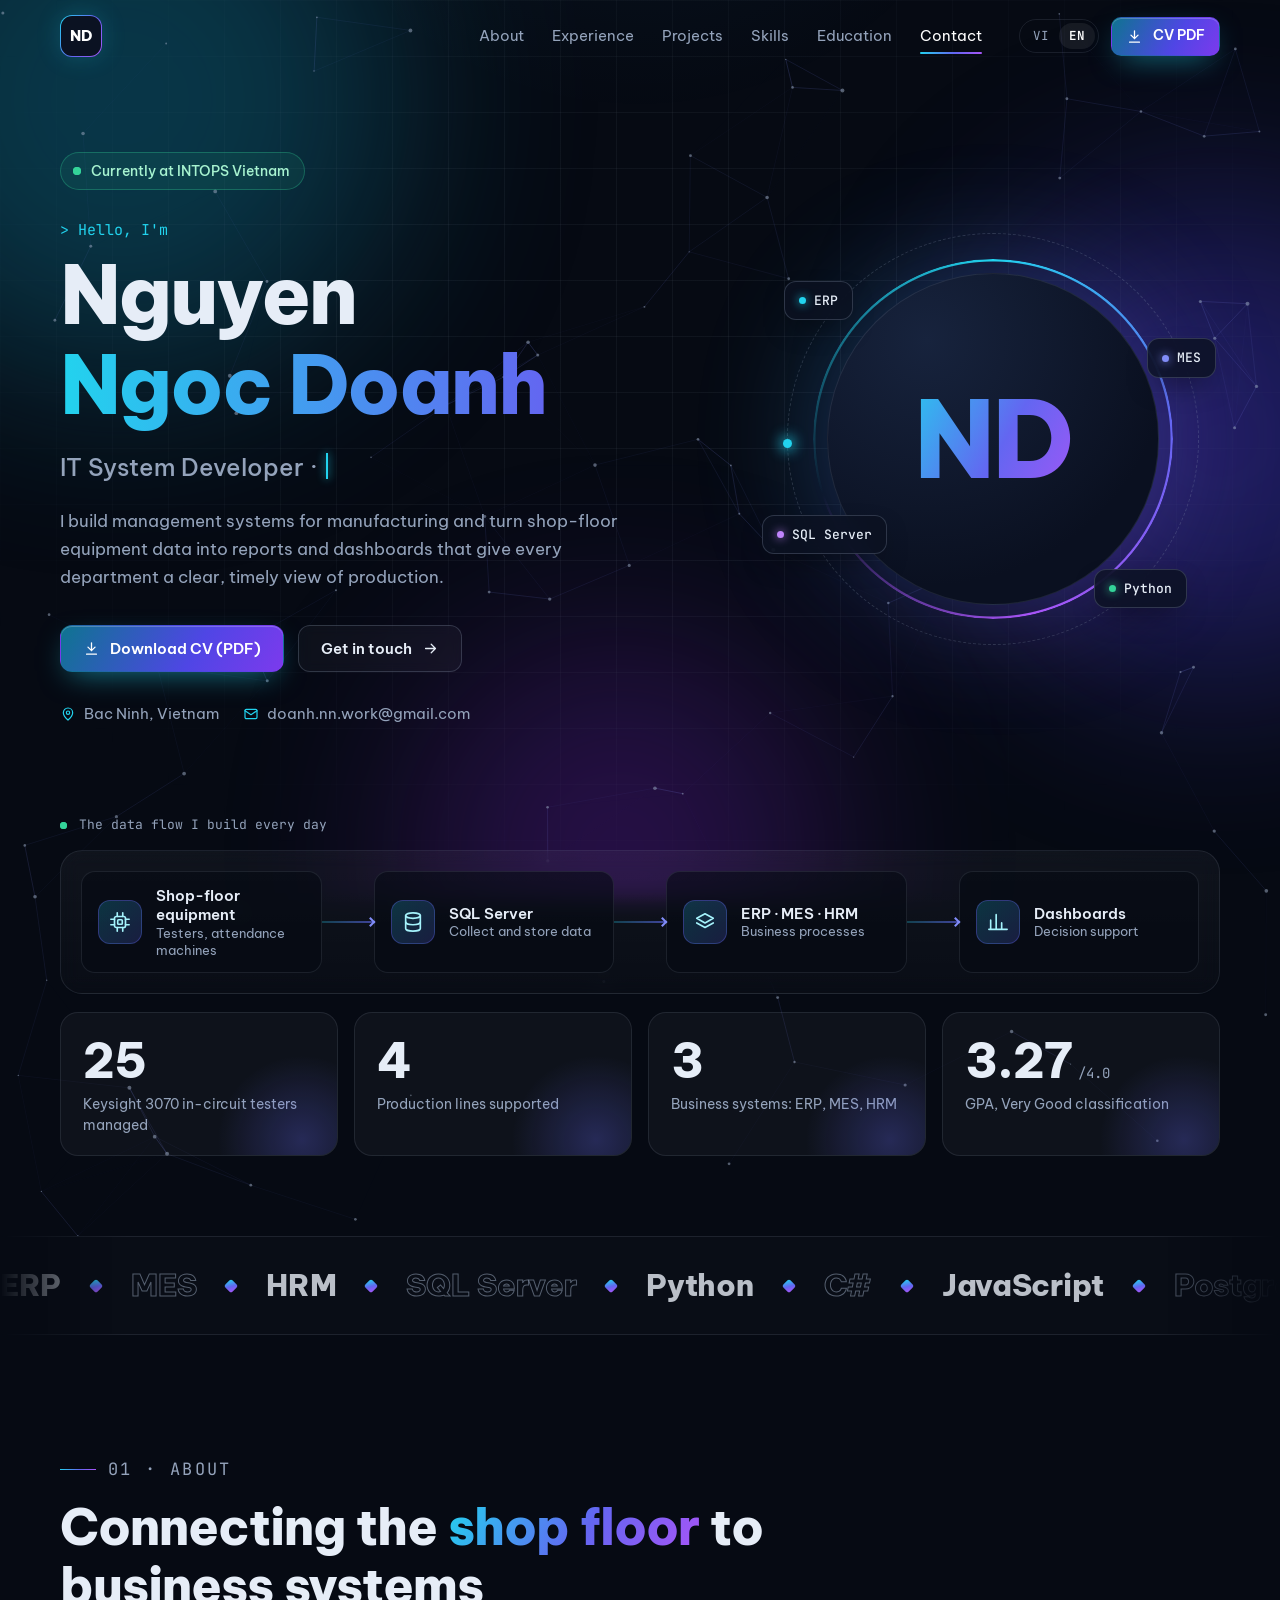
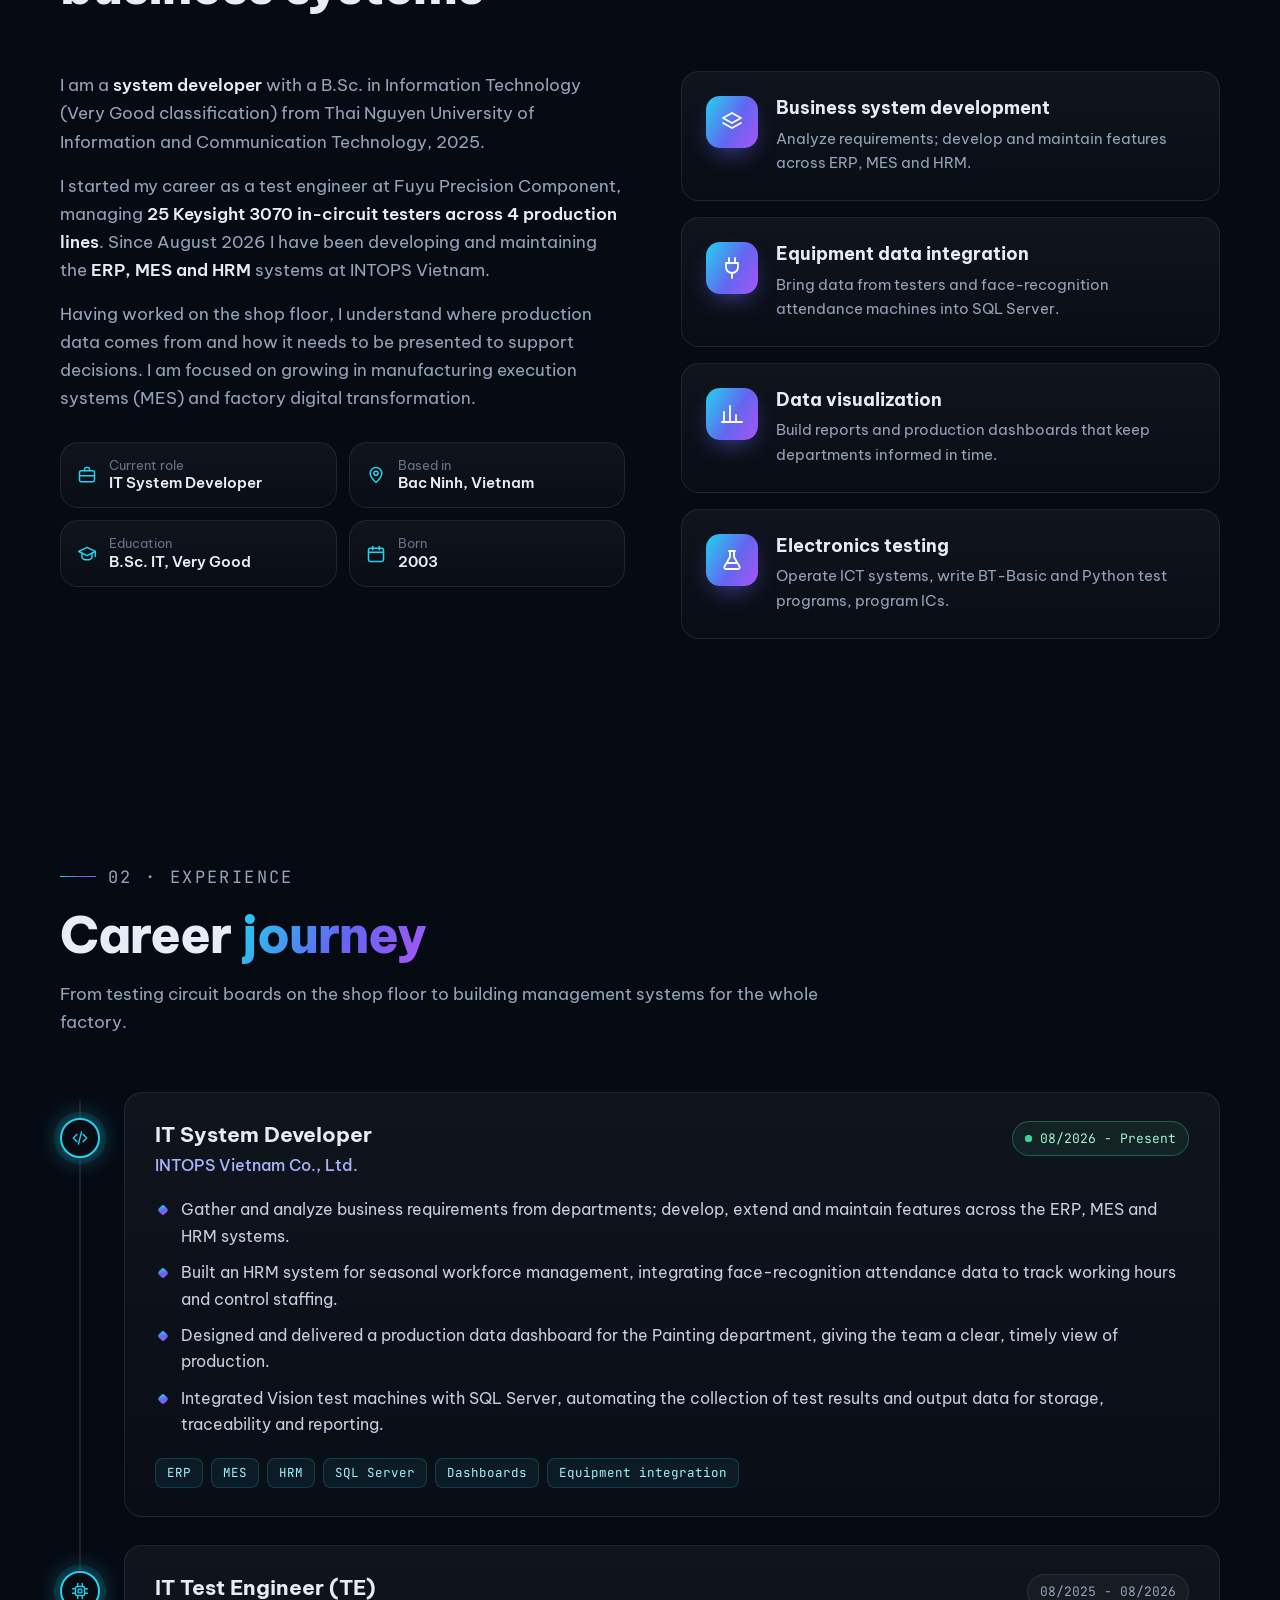
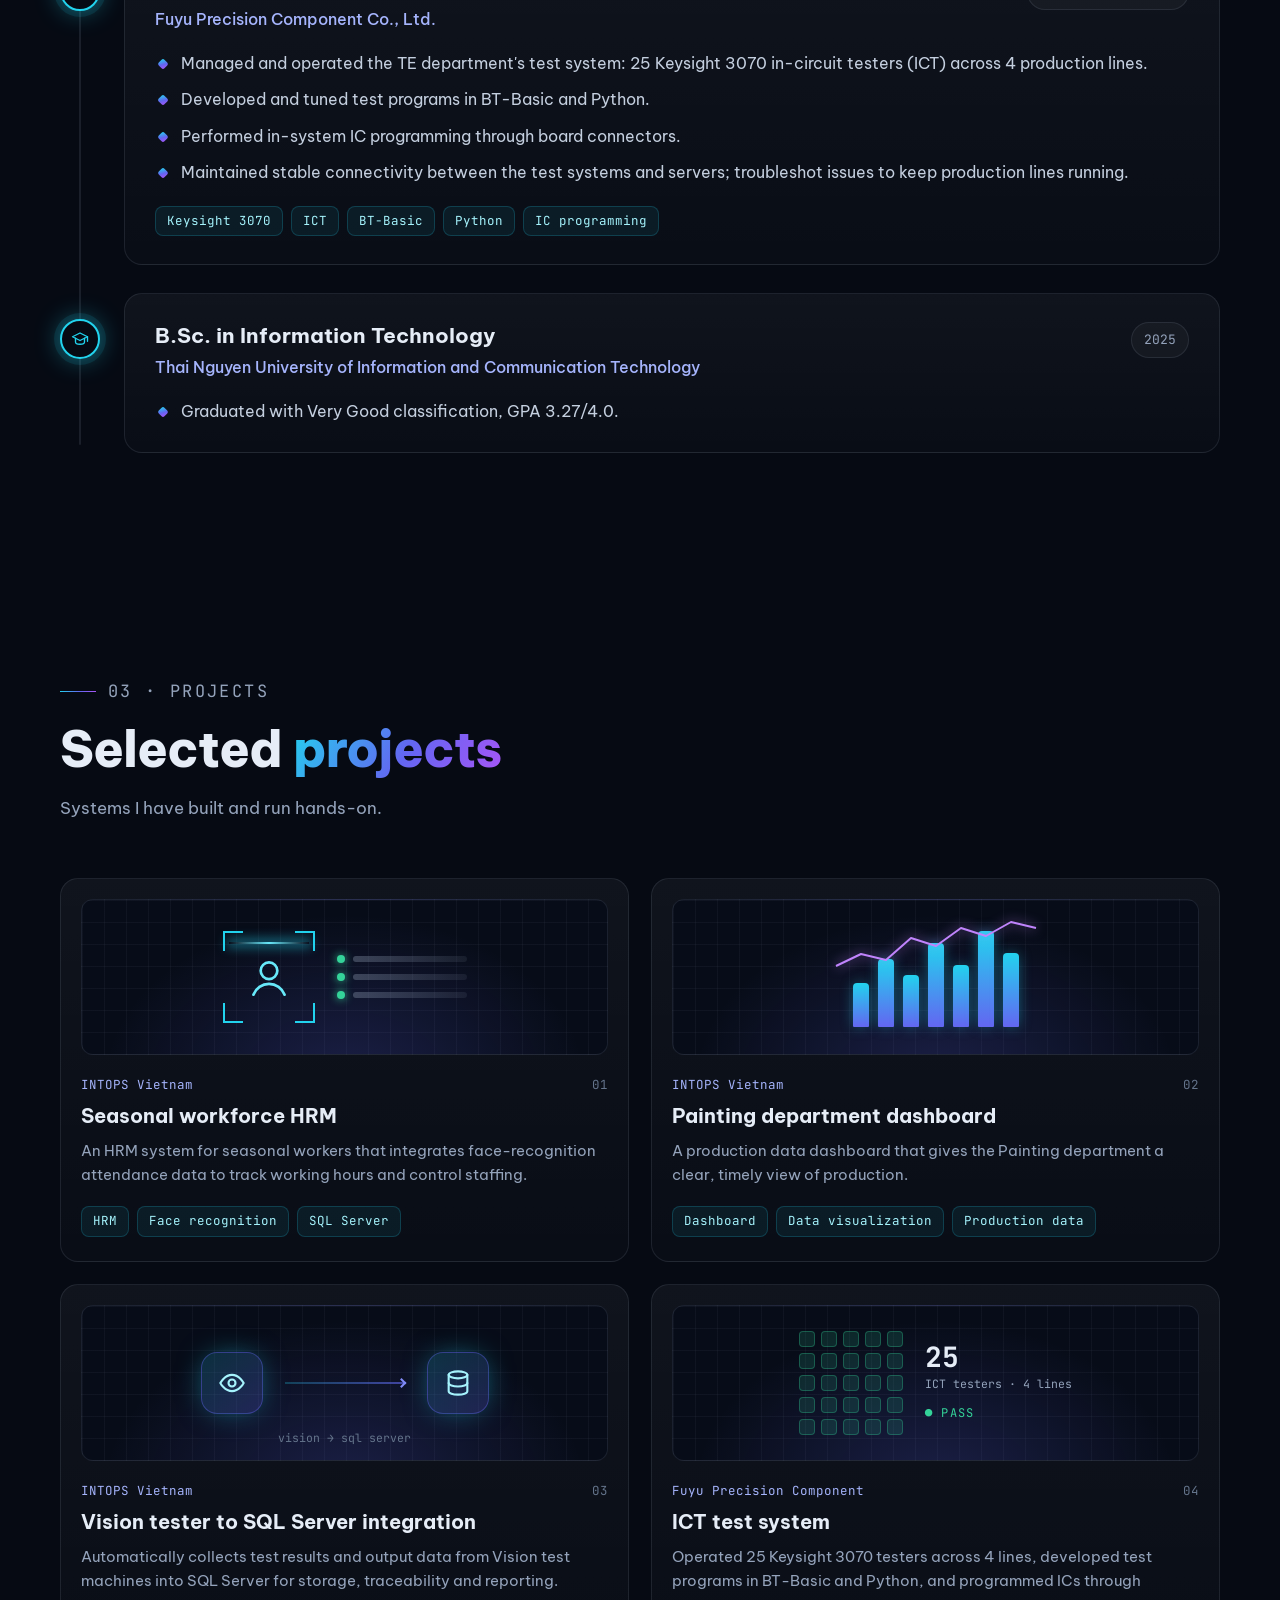
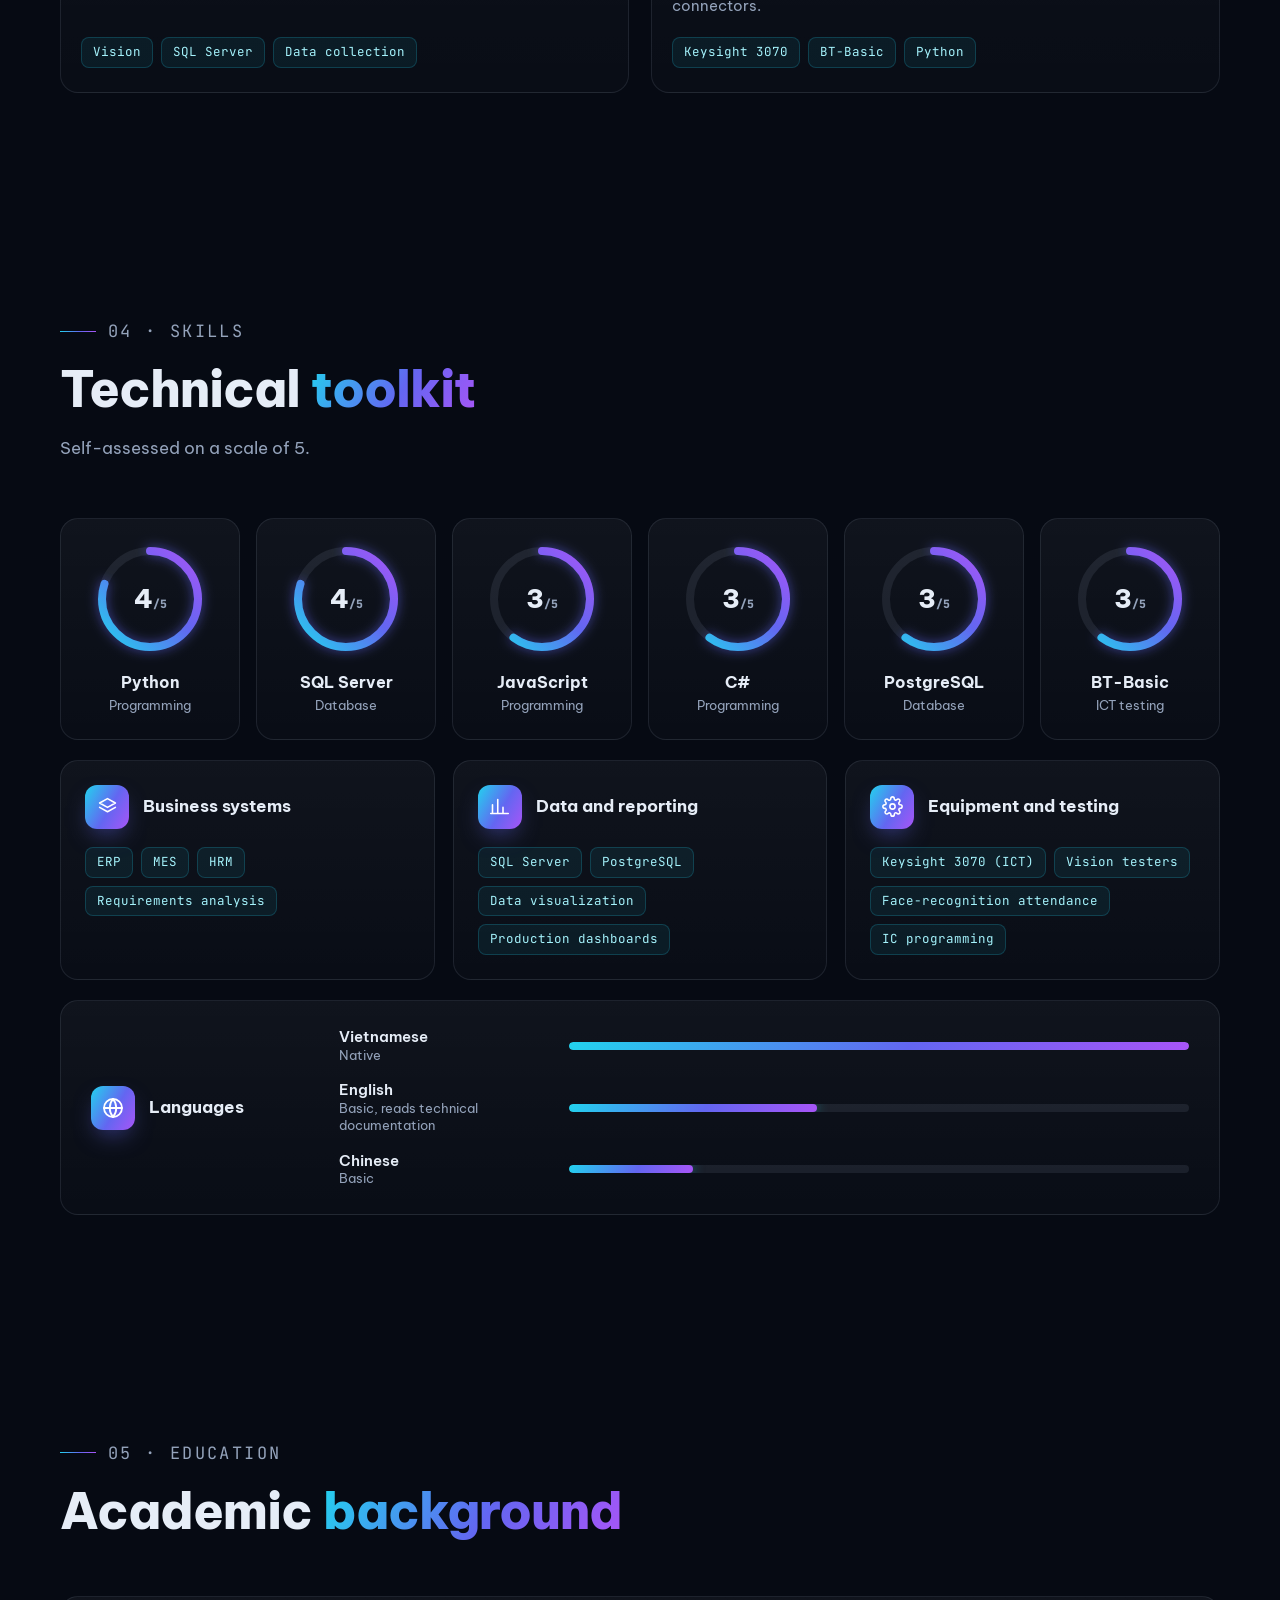
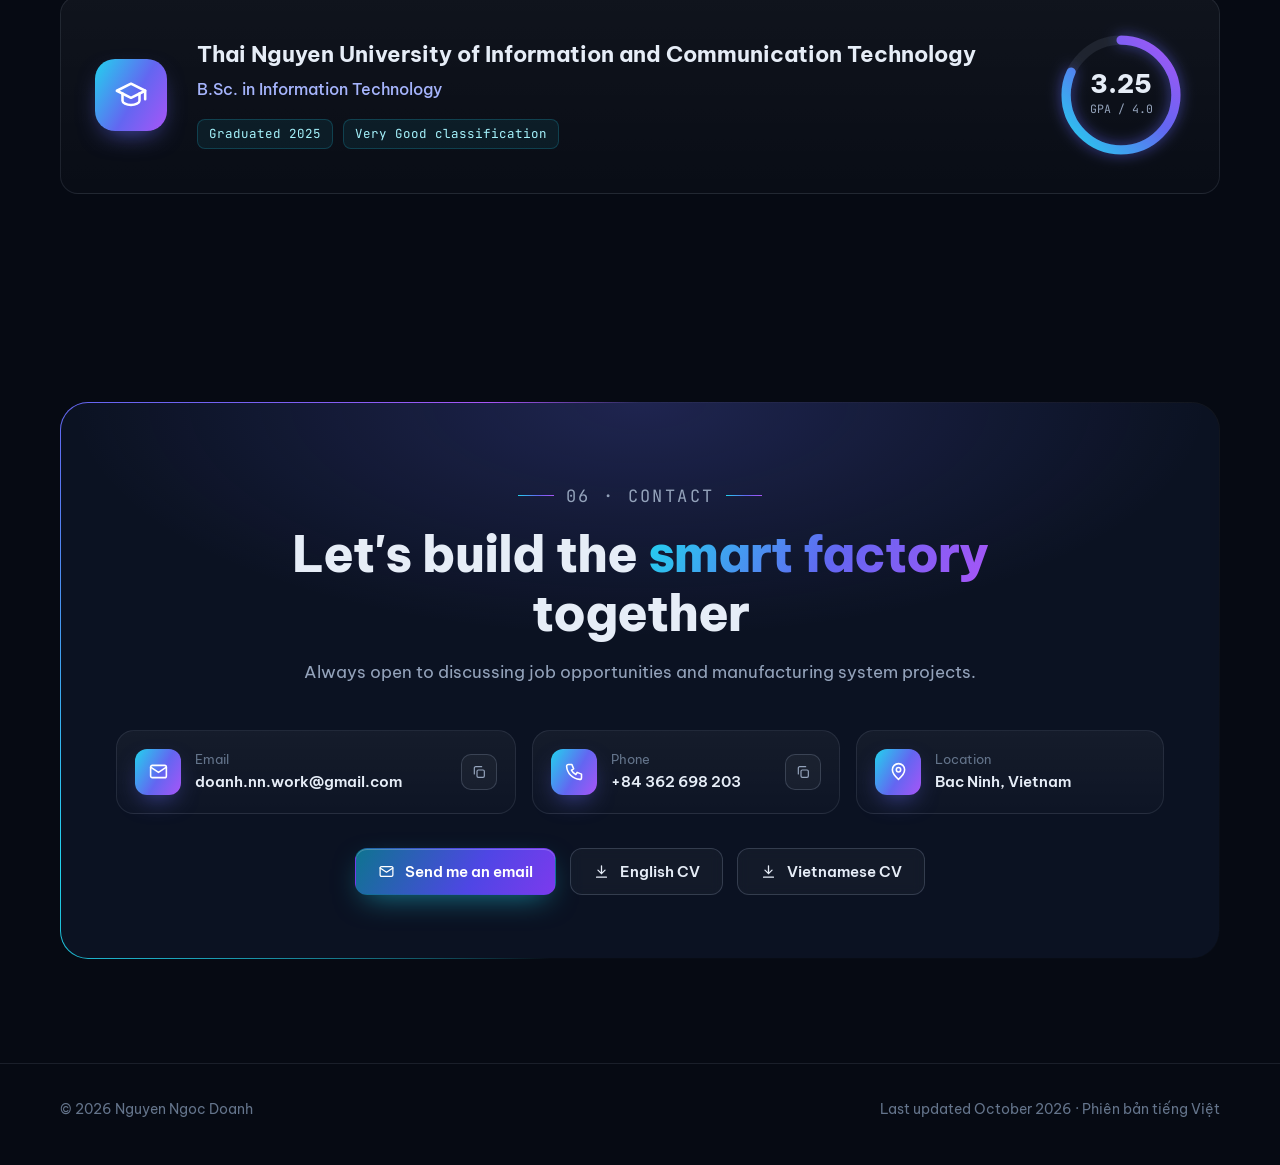
==== en/index.html @ 5f88586c "CV website" ====
<!doctype html>
<html lang="en" class="no-js">
<head>
<meta charset="utf-8">
<meta name="viewport" content="width=device-width, initial-scale=1">
<title>Nguyen Ngoc Doanh | IT System Developer (ERP · MES · HRM)</title>
<meta name="description" content="Nguyen Ngoc Doanh - IT System Developer at INTOPS Vietnam. Builds ERP, MES and HRM systems, integrates shop-floor equipment data and delivers production dashboards.">
<meta name="theme-color" content="#060a13">
<meta property="og:type" content="profile">
<meta property="og:title" content="Nguyen Ngoc Doanh | IT System Developer">
<meta property="og:description" content="ERP · MES · HRM · Factory data integration · Production dashboards">
<link rel="alternate" hreflang="vi" href="../">
<link rel="alternate" hreflang="en" href="./">
<link rel="icon" href="../favicon.svg" type="image/svg+xml">
<script>document.documentElement.classList.replace('no-js', 'js')</script>
<link rel="preconnect" href="https://fonts.googleapis.com">
<link rel="preconnect" href="https://fonts.gstatic.com" crossorigin>
<link href="https://fonts.googleapis.com/css2?family=Be+Vietnam+Pro:wght@400;500;600;700;800&family=JetBrains+Mono:wght@400;500;700&display=swap" rel="stylesheet">
<link rel="stylesheet" href="../style.css">
<script src="../script.js" defer></script>
</head>
<body>
<a class="skip" href="#about">Skip to content</a>

<svg width="0" height="0" style="position:absolute" aria-hidden="true">
  <defs>
    <linearGradient id="g-ring" x1="0" y1="0" x2="1" y2="1">
      <stop offset="0" stop-color="#22d3ee"/><stop offset=".55" stop-color="#6366f1"/><stop offset="1" stop-color="#a855f7"/>
    </linearGradient>
  </defs>
  <symbol id="i-mail" viewBox="0 0 24 24"><rect x="3" y="5" width="18" height="14" rx="2"/><path d="m3 7 9 6 9-6"/></symbol>
  <symbol id="i-phone" viewBox="0 0 24 24"><path d="M5 4h4l2 5-2.5 1.5a11 11 0 0 0 5 5L15 13l5 2v4a2 2 0 0 1-2 2A16 16 0 0 1 3 6a2 2 0 0 1 2-2"/></symbol>
  <symbol id="i-pin" viewBox="0 0 24 24"><path d="M12 21s-7-6.2-7-11a7 7 0 0 1 14 0c0 4.8-7 11-7 11z"/><circle cx="12" cy="10" r="2.5"/></symbol>
  <symbol id="i-cal" viewBox="0 0 24 24"><rect x="3" y="5" width="18" height="16" rx="2"/><path d="M3 10h18M8 3v4M16 3v4"/></symbol>
  <symbol id="i-down" viewBox="0 0 24 24"><path d="M12 4v11M7 10l5 5 5-5M5 20h14"/></symbol>
  <symbol id="i-up" viewBox="0 0 24 24"><path d="M12 19V5M6 11l6-6 6 6"/></symbol>
  <symbol id="i-arrow" viewBox="0 0 24 24"><path d="M5 12h14M13 6l6 6-6 6"/></symbol>
  <symbol id="i-copy" viewBox="0 0 24 24"><rect x="9" y="9" width="11" height="11" rx="2"/><path d="M5 15V6a2 2 0 0 1 2-2h9"/></symbol>
  <symbol id="i-check" viewBox="0 0 24 24"><path d="m5 12 5 5 9-10"/></symbol>
  <symbol id="i-chip" viewBox="0 0 24 24"><rect x="6" y="6" width="12" height="12" rx="2"/><rect x="9.5" y="9.5" width="5" height="5" rx="1"/><path d="M9 2v4M15 2v4M9 18v4M15 18v4M2 9h4M2 15h4M18 9h4M18 15h4"/></symbol>
  <symbol id="i-db" viewBox="0 0 24 24"><ellipse cx="12" cy="5" rx="8" ry="3"/><path d="M4 5v14c0 1.7 3.6 3 8 3s8-1.3 8-3V5"/><path d="M4 12c0 1.7 3.6 3 8 3s8-1.3 8-3"/></symbol>
  <symbol id="i-layers" viewBox="0 0 24 24"><path d="m12 3 9 5-9 5-9-5 9-5z"/><path d="m3 13 9 5 9-5"/></symbol>
  <symbol id="i-chart" viewBox="0 0 24 24"><path d="M4 20V10M10 20V4M16 20v-7M22 20H2"/></symbol>
  <symbol id="i-code" viewBox="0 0 24 24"><path d="m8 7-5 5 5 5M16 7l5 5-5 5M14 4l-4 16"/></symbol>
  <symbol id="i-face" viewBox="0 0 24 24"><circle cx="12" cy="9" r="4"/><path d="M4.5 20.5a8 8 0 0 1 15 0"/></symbol>
  <symbol id="i-eye" viewBox="0 0 24 24"><path d="M2 12s3.6-7 10-7 10 7 10 7-3.6 7-10 7S2 12 2 12z"/><circle cx="12" cy="12" r="3"/></symbol>
  <symbol id="i-brief" viewBox="0 0 24 24"><rect x="3" y="7" width="18" height="13" rx="2"/><path d="M9 7V5a2 2 0 0 1 2-2h2a2 2 0 0 1 2 2v2M3 13h18"/></symbol>
  <symbol id="i-flask" viewBox="0 0 24 24"><path d="M9 3h6M10 3v6L4.5 18.5A1.7 1.7 0 0 0 6 21h12a1.7 1.7 0 0 0 1.5-2.5L14 9V3"/><path d="M7 15h10"/></symbol>
  <symbol id="i-cap" viewBox="0 0 24 24"><path d="m2 9 10-5 10 5-10 5L2 9z"/><path d="M6 11v5c0 1.5 2.7 3 6 3s6-1.5 6-3v-5M22 9v6"/></symbol>
  <symbol id="i-globe" viewBox="0 0 24 24"><circle cx="12" cy="12" r="9"/><path d="M3 12h18M12 3a14 14 0 0 1 0 18M12 3a14 14 0 0 0 0 18"/></symbol>
  <symbol id="i-plug" viewBox="0 0 24 24"><path d="M9 2v5M15 2v5M6 7h12v4a6 6 0 0 1-12 0V7zM12 17v5"/></symbol>
  <symbol id="i-gear" viewBox="0 0 24 24"><circle cx="12" cy="12" r="3"/><path d="M19.4 15a1.7 1.7 0 0 0 .3 1.8l.1.1a2 2 0 1 1-2.8 2.8l-.1-.1a1.7 1.7 0 0 0-1.8-.3 1.7 1.7 0 0 0-1 1.5V21a2 2 0 1 1-4 0v-.1a1.7 1.7 0 0 0-1.1-1.5 1.7 1.7 0 0 0-1.8.3l-.1.1a2 2 0 1 1-2.8-2.8l.1-.1a1.7 1.7 0 0 0 .3-1.8 1.7 1.7 0 0 0-1.5-1H3a2 2 0 1 1 0-4h.1a1.7 1.7 0 0 0 1.5-1.1 1.7 1.7 0 0 0-.3-1.8l-.1-.1a2 2 0 1 1 2.8-2.8l.1.1a1.7 1.7 0 0 0 1.8.3H9a1.7 1.7 0 0 0 1-1.5V3a2 2 0 1 1 4 0v.1a1.7 1.7 0 0 0 1 1.5 1.7 1.7 0 0 0 1.8-.3l.1-.1a2 2 0 1 1 2.8 2.8l-.1.1a1.7 1.7 0 0 0-.3 1.8V9a1.7 1.7 0 0 0 1.5 1H21a2 2 0 1 1 0 4h-.1a1.7 1.7 0 0 0-1.5 1z"/></symbol>
</svg>

<div class="bg" aria-hidden="true"><i class="blob b1"></i><i class="blob b2"></i><i class="blob b3"></i><i class="spot"></i></div>
<div class="progress" aria-hidden="true"></div>

<header class="nav">
  <div class="container nav-in">
    <a class="logo" href="#top" aria-label="Back to top">ND</a>
    <nav class="menu" id="menu" aria-label="Sections">
      <a href="#about">About</a>
      <a href="#experience">Experience</a>
      <a href="#projects">Projects</a>
      <a href="#skills">Skills</a>
      <a href="#education">Education</a>
      <a href="#contact">Contact</a>
    </nav>
    <div class="nav-right">
      <div class="lang-switch"><a href="../" lang="vi" hreflang="vi">VI</a><strong>EN</strong></div>
      <a class="btn btn-primary btn-sm" href="../assets/cv/CV_Nguyen_Ngoc_Doanh_EN.pdf"><svg class="icon"><use href="#i-down"/></svg>CV PDF</a>
      <button class="burger" type="button" aria-label="Open menu" aria-controls="menu" aria-expanded="false"><span></span><span></span></button>
    </div>
  </div>
</header>

<main id="top">

  <!-- ================= HERO ================= -->
  <section class="hero">
    <canvas class="net" aria-hidden="true"></canvas>
    <div class="container">
      <div class="hero-in">
        <div class="hero-text">
          <p class="badge reveal"><span class="pulse"></span>Currently at INTOPS Vietnam</p>
          <p class="hello reveal" style="--d:.08s">&gt; Hello, I'm</p>
          <h1 class="name reveal" style="--d:.16s">Nguyen<br><span class="grad">Ngoc Doanh</span></h1>
          <p class="role reveal" style="--d:.24s">IT System Developer &middot; <span class="typed" data-words='["ERP · MES · HRM","Factory data integration","Production dashboards","SQL Server · Python · C#"]'>ERP · MES · HRM</span><span class="caret" aria-hidden="true"></span></p>
          <p class="lead reveal" style="--d:.32s">
            I build management systems for manufacturing and turn shop-floor equipment data into
            reports and dashboards that give every department a clear, timely view of production.
          </p>
          <div class="cta reveal" style="--d:.4s">
            <a class="btn btn-primary magnet" href="../assets/cv/CV_Nguyen_Ngoc_Doanh_EN.pdf"><svg class="icon"><use href="#i-down"/></svg>Download CV (PDF)</a>
            <a class="btn btn-ghost" href="#contact">Get in touch<svg class="icon"><use href="#i-arrow"/></svg></a>
          </div>
          <ul class="quick reveal" style="--d:.48s">
            <li><svg class="icon"><use href="#i-pin"/></svg>Bac Ninh, Vietnam</li>
            <li><svg class="icon"><use href="#i-mail"/></svg><a href="mailto:doanh.nn.work@gmail.com">doanh.nn.work@gmail.com</a></li>
          </ul>
        </div>

        <div class="hero-visual reveal" style="--d:.2s">
          <div class="portrait">
            <span class="orbit" aria-hidden="true"></span>
            <span class="ring" aria-hidden="true"></span>
            <div class="photo"><span class="grad">ND</span><img src="../avatar.jpg" alt="Photo of Nguyen Ngoc Doanh" onerror="this.remove()"></div>
            <span class="chip chip-1">ERP</span>
            <span class="chip chip-2">MES</span>
            <span class="chip chip-3">SQL Server</span>
            <span class="chip chip-4">Python</span>
          </div>
        </div>
      </div>

      <div class="flow-wrap reveal">
        <p class="flow-cap"><span class="pulse"></span>The data flow I build every day</p>
        <div class="flow">
          <div class="node"><span class="node-ic"><svg class="icon"><use href="#i-chip"/></svg></span><span><b>Shop-floor equipment</b><small>Testers, attendance machines</small></span></div>
          <div class="pipe" aria-hidden="true"><i></i><i></i><i></i></div>
          <div class="node"><span class="node-ic"><svg class="icon"><use href="#i-db"/></svg></span><span><b>SQL Server</b><small>Collect and store data</small></span></div>
          <div class="pipe" aria-hidden="true"><i></i><i></i><i></i></div>
          <div class="node"><span class="node-ic"><svg class="icon"><use href="#i-layers"/></svg></span><span><b>ERP · MES · HRM</b><small>Business processes</small></span></div>
          <div class="pipe" aria-hidden="true"><i></i><i></i><i></i></div>
          <div class="node"><span class="node-ic"><svg class="icon"><use href="#i-chart"/></svg></span><span><b>Dashboards</b><small>Decision support</small></span></div>
        </div>
      </div>

      <div class="stats">
        <div class="stat reveal"><div class="stat-num"><b data-count="25">25</b></div><p>Keysight 3070 in-circuit testers managed</p></div>
        <div class="stat reveal" style="--d:.08s"><div class="stat-num"><b data-count="4">4</b></div><p>Production lines supported</p></div>
        <div class="stat reveal" style="--d:.16s"><div class="stat-num"><b data-count="3">3</b></div><p>Business systems: ERP, MES, HRM</p></div>
        <div class="stat reveal" style="--d:.24s"><div class="stat-num"><b data-count="3.27">3.27</b><small>/4.0</small></div><p>GPA, Very Good classification</p></div>
      </div>
    </div>
  </section>

  <div class="marquee" aria-hidden="true">
    <div class="track">
      <span>ERP</span><span>MES</span><span>HRM</span><span>SQL Server</span><span>Python</span><span>C#</span><span>JavaScript</span><span>PostgreSQL</span><span>Dashboards</span><span>Keysight 3070</span><span>BT-Basic</span><span>Vision</span>
      <span>ERP</span><span>MES</span><span>HRM</span><span>SQL Server</span><span>Python</span><span>C#</span><span>JavaScript</span><span>PostgreSQL</span><span>Dashboards</span><span>Keysight 3070</span><span>BT-Basic</span><span>Vision</span>
    </div>
  </div>

  <!-- ================= ABOUT ================= -->
  <section class="section" id="about">
    <div class="container">
      <div class="sec-head reveal">
        <p class="eyebrow">01 · About</p>
        <h2>Connecting the <span class="grad">shop floor</span> to business systems</h2>
      </div>
      <div class="about">
        <div class="about-text reveal">
          <p>
            I am a <strong>system developer</strong> with a B.Sc. in Information Technology (Very Good
            classification) from Thai Nguyen University of Information and Communication Technology, 2025.
          </p>
          <p>
            I started my career as a test engineer at Fuyu Precision Component, managing
            <strong>25 Keysight 3070 in-circuit testers across 4 production lines</strong>. Since August 2026
            I have been developing and maintaining the <strong>ERP, MES and HRM</strong> systems at INTOPS Vietnam.
          </p>
          <p>
            Having worked on the shop floor, I understand where production data comes from and how it needs
            to be presented to support decisions. I am focused on growing in manufacturing execution systems
            (MES) and factory digital transformation.
          </p>
          <div class="facts">
            <div class="fact card"><svg class="icon"><use href="#i-brief"/></svg><span><small>Current role</small><b>IT System Developer</b></span></div>
            <div class="fact card"><svg class="icon"><use href="#i-pin"/></svg><span><small>Based in</small><b>Bac Ninh, Vietnam</b></span></div>
            <div class="fact card"><svg class="icon"><use href="#i-cap"/></svg><span><small>Education</small><b>B.Sc. IT, Very Good</b></span></div>
            <div class="fact card"><svg class="icon"><use href="#i-cal"/></svg><span><small>Born</small><b>2003</b></span></div>
          </div>
        </div>
        <div class="services">
          <article class="service card glow reveal">
            <span class="ic-box"><svg class="icon"><use href="#i-layers"/></svg></span>
            <div><h3>Business system development</h3><p>Analyze requirements; develop and maintain features across ERP, MES and HRM.</p></div>
          </article>
          <article class="service card glow reveal" style="--d:.1s">
            <span class="ic-box"><svg class="icon"><use href="#i-plug"/></svg></span>
            <div><h3>Equipment data integration</h3><p>Bring data from testers and face-recognition attendance machines into SQL Server.</p></div>
          </article>
          <article class="service card glow reveal" style="--d:.2s">
            <span class="ic-box"><svg class="icon"><use href="#i-chart"/></svg></span>
            <div><h3>Data visualization</h3><p>Build reports and production dashboards that keep departments informed in time.</p></div>
          </article>
          <article class="service card glow reveal" style="--d:.3s">
            <span class="ic-box"><svg class="icon"><use href="#i-flask"/></svg></span>
            <div><h3>Electronics testing</h3><p>Operate ICT systems, write BT-Basic and Python test programs, program ICs.</p></div>
          </article>
        </div>
      </div>
    </div>
  </section>

  <!-- ================= EXPERIENCE ================= -->
  <section class="section" id="experience">
    <div class="container">
      <div class="sec-head reveal">
        <p class="eyebrow">02 · Experience</p>
        <h2>Career <span class="grad">journey</span></h2>
        <p>From testing circuit boards on the shop floor to building management systems for the whole factory.</p>
      </div>

      <div class="tl">
        <span class="tl-fill" aria-hidden="true"></span>

        <div class="tl-item">
          <span class="tl-dot"><svg class="icon"><use href="#i-code"/></svg></span>
          <article class="job card glow reveal">
            <div class="job-head">
              <div>
                <h3>IT System Developer</h3>
                <p class="company">INTOPS Vietnam Co., Ltd.</p>
              </div>
              <span class="period now"><span class="pulse"></span>08/2026 - Present</span>
            </div>
            <ul class="bullets">
              <li>Gather and analyze business requirements from departments; develop, extend and maintain features across the ERP, MES and HRM systems.</li>
              <li>Built an HRM system for seasonal workforce management, integrating face-recognition attendance data to track working hours and control staffing.</li>
              <li>Designed and delivered a production data dashboard for the Painting department, giving the team a clear, timely view of production.</li>
              <li>Integrated Vision test machines with SQL Server, automating the collection of test results and output data for storage, traceability and reporting.</li>
            </ul>
            <ul class="tags"><li>ERP</li><li>MES</li><li>HRM</li><li>SQL Server</li><li>Dashboards</li><li>Equipment integration</li></ul>
          </article>
        </div>

        <div class="tl-item">
          <span class="tl-dot"><svg class="icon"><use href="#i-chip"/></svg></span>
          <article class="job card glow reveal">
            <div class="job-head">
              <div>
                <h3>IT Test Engineer (TE)</h3>
                <p class="company">Fuyu Precision Component Co., Ltd.</p>
              </div>
              <span class="period">08/2025 - 08/2026</span>
            </div>
            <ul class="bullets">
              <li>Managed and operated the TE department's test system: 25 Keysight 3070 in-circuit testers (ICT) across 4 production lines.</li>
              <li>Developed and tuned test programs in BT-Basic and Python.</li>
              <li>Performed in-system IC programming through board connectors.</li>
              <li>Maintained stable connectivity between the test systems and servers; troubleshot issues to keep production lines running.</li>
            </ul>
            <ul class="tags"><li>Keysight 3070</li><li>ICT</li><li>BT-Basic</li><li>Python</li><li>IC programming</li></ul>
          </article>
        </div>

        <div class="tl-item">
          <span class="tl-dot"><svg class="icon"><use href="#i-cap"/></svg></span>
          <article class="job card glow reveal">
            <div class="job-head">
              <div>
                <h3>B.Sc. in Information Technology</h3>
                <p class="company">Thai Nguyen University of Information and Communication Technology</p>
              </div>
              <span class="period">2025</span>
            </div>
            <ul class="bullets">
              <li>Graduated with Very Good classification, GPA 3.27/4.0.</li>
            </ul>
          </article>
        </div>
      </div>
    </div>
  </section>

  <!-- ================= PROJECTS ================= -->
  <section class="section" id="projects">
    <div class="container">
      <div class="sec-head reveal">
        <p class="eyebrow">03 · Projects</p>
        <h2>Selected <span class="grad">projects</span></h2>
        <p>Systems I have built and run hands-on.</p>
      </div>

      <div class="projects">
        <article class="project card glow reveal">
          <div class="viz" aria-hidden="true">
            <div class="scan-frame"><svg class="icon"><use href="#i-face"/></svg><span class="scan-line"></span></div>
            <div class="scan-rows"><span></span><span></span><span></span></div>
          </div>
          <div class="p-meta"><span class="p-where">INTOPS Vietnam</span><span class="p-num">01</span></div>
          <h3>Seasonal workforce HRM</h3>
          <p class="desc">An HRM system for seasonal workers that integrates face-recognition attendance data to track working hours and control staffing.</p>
          <ul class="tags"><li>HRM</li><li>Face recognition</li><li>SQL Server</li></ul>
        </article>

        <article class="project card glow reveal" style="--d:.1s">
          <div class="viz" aria-hidden="true">
            <svg class="spark" viewBox="0 0 200 64" preserveAspectRatio="none"><polyline points="0,52 25,40 50,46 75,24 100,32 125,14 150,22 175,8 200,14"/></svg>
            <div class="bars">
              <i style="--h:44px;--d:.05s"></i><i style="--h:68px;--d:.12s"></i><i style="--h:52px;--d:.19s"></i>
              <i style="--h:84px;--d:.26s"></i><i style="--h:62px;--d:.33s"></i><i style="--h:96px;--d:.4s"></i>
              <i style="--h:74px;--d:.47s"></i>
            </div>
          </div>
          <div class="p-meta"><span class="p-where">INTOPS Vietnam</span><span class="p-num">02</span></div>
          <h3>Painting department dashboard</h3>
          <p class="desc">A production data dashboard that gives the Painting department a clear, timely view of production.</p>
          <ul class="tags"><li>Dashboard</li><li>Data visualization</li><li>Production data</li></ul>
        </article>

        <article class="project card glow reveal">
          <div class="viz" aria-hidden="true">
            <span class="v-node"><svg class="icon"><use href="#i-eye"/></svg></span>
            <span class="pipe"><i></i><i></i><i></i></span>
            <span class="v-node"><svg class="icon"><use href="#i-db"/></svg></span>
            <span class="v-label">vision → sql server</span>
          </div>
          <div class="p-meta"><span class="p-where">INTOPS Vietnam</span><span class="p-num">03</span></div>
          <h3>Vision tester to SQL Server integration</h3>
          <p class="desc">Automatically collects test results and output data from Vision test machines into SQL Server for storage, traceability and reporting.</p>
          <ul class="tags"><li>Vision</li><li>SQL Server</li><li>Data collection</li></ul>
        </article>

        <article class="project card glow reveal" style="--d:.1s">
          <div class="viz" aria-hidden="true">
            <div class="cells">
              <i style="--i:0"></i><i style="--i:1"></i><i style="--i:2"></i><i style="--i:3"></i><i style="--i:4"></i>
              <i style="--i:5"></i><i style="--i:6"></i><i style="--i:7"></i><i style="--i:8"></i><i style="--i:9"></i>
              <i style="--i:10"></i><i style="--i:11"></i><i style="--i:12"></i><i style="--i:13"></i><i style="--i:14"></i>
              <i style="--i:15"></i><i style="--i:16"></i><i style="--i:17"></i><i style="--i:18"></i><i style="--i:19"></i>
              <i style="--i:20"></i><i style="--i:21"></i><i style="--i:22"></i><i style="--i:23"></i><i style="--i:24"></i>
            </div>
            <div class="ict-lbl"><b>25</b><span>ICT testers · 4 lines</span><em>● PASS</em></div>
          </div>
          <div class="p-meta"><span class="p-where">Fuyu Precision Component</span><span class="p-num">04</span></div>
          <h3>ICT test system</h3>
          <p class="desc">Operated 25 Keysight 3070 testers across 4 lines, developed test programs in BT-Basic and Python, and programmed ICs through connectors.</p>
          <ul class="tags"><li>Keysight 3070</li><li>BT-Basic</li><li>Python</li></ul>
        </article>
      </div>
    </div>
  </section>

  <!-- ================= SKILLS ================= -->
  <section class="section" id="skills">
    <div class="container">
      <div class="sec-head reveal">
        <p class="eyebrow">04 · Skills</p>
        <h2>Technical <span class="grad">toolkit</span></h2>
        <p>Self-assessed on a scale of 5.</p>
      </div>

      <div class="rings">
        <div class="skill card glow reveal"><div class="dial" style="--p:80"><svg viewBox="0 0 112 112"><circle class="trk" cx="56" cy="56" r="48"/><circle class="bar" cx="56" cy="56" r="48"/></svg><div class="dial-val"><b>4<small>/5</small></b></div></div><h3>Python</h3><p>Programming</p></div>
        <div class="skill card glow reveal" style="--d:.06s"><div class="dial" style="--p:80"><svg viewBox="0 0 112 112"><circle class="trk" cx="56" cy="56" r="48"/><circle class="bar" cx="56" cy="56" r="48"/></svg><div class="dial-val"><b>4<small>/5</small></b></div></div><h3>SQL Server</h3><p>Database</p></div>
        <div class="skill card glow reveal" style="--d:.12s"><div class="dial" style="--p:60"><svg viewBox="0 0 112 112"><circle class="trk" cx="56" cy="56" r="48"/><circle class="bar" cx="56" cy="56" r="48"/></svg><div class="dial-val"><b>3<small>/5</small></b></div></div><h3>JavaScript</h3><p>Programming</p></div>
        <div class="skill card glow reveal" style="--d:.18s"><div class="dial" style="--p:60"><svg viewBox="0 0 112 112"><circle class="trk" cx="56" cy="56" r="48"/><circle class="bar" cx="56" cy="56" r="48"/></svg><div class="dial-val"><b>3<small>/5</small></b></div></div><h3>C#</h3><p>Programming</p></div>
        <div class="skill card glow reveal" style="--d:.24s"><div class="dial" style="--p:60"><svg viewBox="0 0 112 112"><circle class="trk" cx="56" cy="56" r="48"/><circle class="bar" cx="56" cy="56" r="48"/></svg><div class="dial-val"><b>3<small>/5</small></b></div></div><h3>PostgreSQL</h3><p>Database</p></div>
        <div class="skill card glow reveal" style="--d:.3s"><div class="dial" style="--p:60"><svg viewBox="0 0 112 112"><circle class="trk" cx="56" cy="56" r="48"/><circle class="bar" cx="56" cy="56" r="48"/></svg><div class="dial-val"><b>3<small>/5</small></b></div></div><h3>BT-Basic</h3><p>ICT testing</p></div>
      </div>

      <div class="groups">
        <div class="group card glow reveal">
          <div class="group-h"><span class="ic-box"><svg class="icon"><use href="#i-layers"/></svg></span><h3>Business systems</h3></div>
          <ul class="tags"><li>ERP</li><li>MES</li><li>HRM</li><li>Requirements analysis</li></ul>
        </div>
        <div class="group card glow reveal" style="--d:.1s">
          <div class="group-h"><span class="ic-box"><svg class="icon"><use href="#i-chart"/></svg></span><h3>Data and reporting</h3></div>
          <ul class="tags"><li>SQL Server</li><li>PostgreSQL</li><li>Data visualization</li><li>Production dashboards</li></ul>
        </div>
        <div class="group card glow reveal" style="--d:.2s">
          <div class="group-h"><span class="ic-box"><svg class="icon"><use href="#i-gear"/></svg></span><h3>Equipment and testing</h3></div>
          <ul class="tags"><li>Keysight 3070 (ICT)</li><li>Vision testers</li><li>Face-recognition attendance</li><li>IC programming</li></ul>
        </div>
      </div>

      <div class="langbox card reveal">
        <div class="langbox-h"><span class="ic-box"><svg class="icon"><use href="#i-globe"/></svg></span><h3>Languages</h3></div>
        <div class="lang-rows">
          <div class="lang-row"><span><b>Vietnamese</b><small>Native</small></span><span class="lbar"><i style="--w:100%"></i></span></div>
          <div class="lang-row"><span><b>English</b><small>Basic, reads technical documentation</small></span><span class="lbar"><i style="--w:40%"></i></span></div>
          <div class="lang-row"><span><b>Chinese</b><small>Basic</small></span><span class="lbar"><i style="--w:20%"></i></span></div>
        </div>
      </div>
    </div>
  </section>

  <!-- ================= EDUCATION ================= -->
  <section class="section" id="education">
    <div class="container">
      <div class="sec-head reveal">
        <p class="eyebrow">05 · Education</p>
        <h2>Academic <span class="grad">background</span></h2>
      </div>
      <article class="edu card glow reveal">
        <span class="ic-box"><svg class="icon"><use href="#i-cap"/></svg></span>
        <div>
          <h3>Thai Nguyen University of Information and Communication Technology</h3>
          <p class="company">B.Sc. in Information Technology</p>
          <ul class="tags edu-badges"><li>Graduated 2025</li><li>Very Good classification</li></ul>
        </div>
        <div class="dial" style="--p:81.75"><svg viewBox="0 0 112 112"><circle class="trk" cx="56" cy="56" r="48"/><circle class="bar" cx="56" cy="56" r="48"/></svg><div class="dial-val"><b data-count="3.27">3.27</b><small>GPA / 4.0</small></div></div>
      </article>
    </div>
  </section>

  <!-- ================= CONTACT ================= -->
  <section class="section" id="contact">
    <div class="container">
      <div class="contact-box reveal">
        <div class="sec-head">
          <p class="eyebrow">06 · Contact</p>
          <h2>Let's build the <span class="grad">smart factory</span> together</h2>
          <p>Always open to discussing job opportunities and manufacturing system projects.</p>
        </div>
        <div class="contact-cards">
          <div class="c-card card glow">
            <span class="ic-box"><svg class="icon"><use href="#i-mail"/></svg></span>
            <div class="c-body"><small>Email</small><a href="mailto:doanh.nn.work@gmail.com">doanh.nn.work@gmail.com</a></div>
            <button class="copy" type="button" data-copy="doanh.nn.work@gmail.com" data-done="Email copied" aria-label="Copy email"><svg class="icon"><use href="#i-copy"/></svg></button>
          </div>
          <div class="c-card card glow">
            <span class="ic-box"><svg class="icon"><use href="#i-phone"/></svg></span>
            <div class="c-body"><small>Phone</small><a href="tel:+84362698203">+84 362 698 203</a></div>
            <button class="copy" type="button" data-copy="+84362698203" data-done="Phone number copied" aria-label="Copy phone number"><svg class="icon"><use href="#i-copy"/></svg></button>
          </div>
          <div class="c-card card glow">
            <span class="ic-box"><svg class="icon"><use href="#i-pin"/></svg></span>
            <div class="c-body"><small>Location</small><span>Bac Ninh, Vietnam</span></div>
          </div>
        </div>
        <div class="contact-cta">
          <a class="btn btn-primary magnet" href="mailto:doanh.nn.work@gmail.com"><svg class="icon"><use href="#i-mail"/></svg>Send me an email</a>
          <a class="btn btn-ghost" href="../assets/cv/CV_Nguyen_Ngoc_Doanh_EN.pdf"><svg class="icon"><use href="#i-down"/></svg>English CV</a>
          <a class="btn btn-ghost" href="../assets/cv/CV_Nguyen_Ngoc_Doanh_VI.pdf"><svg class="icon"><use href="#i-down"/></svg>Vietnamese CV</a>
        </div>
      </div>
    </div>
  </section>
</main>

<footer class="footer">
  <div class="container">
    <span>© 2026 Nguyen Ngoc Doanh</span>
    <span>Last updated October 2026 · <a href="../" lang="vi">Phiên bản tiếng Việt</a></span>
  </div>
</footer>

<button class="to-top" type="button" aria-label="Back to top">
  <svg class="pr" viewBox="0 0 52 52" aria-hidden="true"><circle cx="26" cy="26" r="24"/></svg>
  <svg class="icon"><use href="#i-up"/></svg>
</button>
<div class="toast" role="status" aria-live="polite"><svg class="icon"><use href="#i-check"/></svg><span></span></div>

</body>
</html>
---- style.css ----
/* =========================================================
   CV website - Nguyễn Ngọc Doanh
   Nền tối, hiệu ứng do script.js điều khiển. Tắt JS vẫn đọc được đủ nội dung.
   ========================================================= */
:root {
  --bg: #060a13;
  --bg-2: #0b1222;
  --text: #e6edf7;
  --muted: #94a3bb;
  --dim: #64748b;
  --border: rgba(148, 163, 184, .14);
  --border-2: rgba(148, 163, 184, .26);
  --surface: rgba(255, 255, 255, .035);
  --surface-2: rgba(255, 255, 255, .07);
  --c1: #22d3ee;
  --c2: #6366f1;
  --c3: #a855f7;
  --ok: #34d399;
  --grad: linear-gradient(120deg, #22d3ee 0%, #6366f1 55%, #a855f7 100%);
  --radius: 18px;
  --font: "Be Vietnam Pro", "Segoe UI", Roboto, Arial, sans-serif;
  --mono: "JetBrains Mono", ui-monospace, Consolas, monospace;
  --ease: cubic-bezier(.2, .7, .2, 1);
  --nav-h: 72px;
}

*, *::before, *::after { box-sizing: border-box; }
html { scroll-behavior: smooth; scroll-padding-top: calc(var(--nav-h) + 12px); -webkit-text-size-adjust: 100%; }
body {
  margin: 0;
  background: var(--bg);
  color: var(--text);
  font-family: var(--font);
  font-size: 16px;
  line-height: 1.65;
  overflow-x: hidden;
  -webkit-font-smoothing: antialiased;
}
::selection { background: rgba(34, 211, 238, .3); color: #fff; }
a { color: inherit; text-decoration: none; }
h1, h2, h3, p, ul, figure { margin: 0; }
ul { padding: 0; list-style: none; }
img { display: block; max-width: 100%; }
button { font: inherit; color: inherit; }
:focus-visible { outline: 2px solid var(--c1); outline-offset: 3px; border-radius: 6px; }

.icon {
  width: 18px; height: 18px; flex: none;
  fill: none; stroke: currentColor; stroke-width: 1.8;
  stroke-linecap: round; stroke-linejoin: round;
}
.container { width: min(1160px, 100% - 48px); margin-inline: auto; }
.grad { background: var(--grad); -webkit-background-clip: text; background-clip: text; color: transparent; }
.mono { font-family: var(--mono); }
.skip { position: absolute; left: -9999px; }
.skip:focus { left: 16px; top: 16px; z-index: 100; padding: 10px 16px; border-radius: 10px; background: #fff; color: #000; }

/* ---------- Nền chung: các mảng màu trôi + vệt sáng theo chuột ---------- */
.bg { position: fixed; inset: 0; z-index: -1; overflow: hidden; pointer-events: none; }
.blob { position: absolute; border-radius: 50%; filter: blur(100px); opacity: .42; animation: drift 24s ease-in-out infinite alternate; }
.b1 { width: 560px; height: 560px; background: #0e7490; top: -180px; left: -160px; }
.b2 { width: 480px; height: 480px; background: #4338ca; top: 22%; right: -180px; animation-duration: 28s; animation-delay: -8s; }
.b3 { width: 420px; height: 420px; background: #7e22ce; bottom: -160px; left: 32%; opacity: .28; animation-delay: -14s; }
@keyframes drift {
  0% { transform: translate(0, 0) scale(1); }
  50% { transform: translate(90px, 60px) scale(1.12); }
  100% { transform: translate(-50px, 130px) scale(.95); }
}
.spot {
  position: absolute; inset: 0;
  background: radial-gradient(640px circle at var(--mx, 50%) var(--my, -30%), rgba(56, 189, 248, .075), transparent 60%);
}

/* ---------- Thanh tiến độ cuộn ---------- */
.progress {
  position: fixed; top: 0; left: 0; right: 0; z-index: 60;
  height: 2px; background: var(--grad);
  transform-origin: 0 50%; transform: scaleX(var(--sp, 0));
  box-shadow: 0 0 10px rgba(34, 211, 238, .7);
}

/* ---------- Menu ---------- */
.nav {
  position: fixed; top: 0; left: 0; right: 0; z-index: 50;
  border-bottom: 1px solid transparent;
  transition: background .3s, border-color .3s;
}
.nav.scrolled {
  background: rgba(6, 10, 19, .72);
  -webkit-backdrop-filter: blur(14px) saturate(140%);
  backdrop-filter: blur(14px) saturate(140%);
  border-bottom-color: var(--border);
}
.nav-in { display: flex; align-items: center; gap: 24px; height: var(--nav-h); }
.logo {
  display: grid; place-items: center; flex: none;
  width: 42px; height: 42px; border-radius: 12px;
  font-weight: 800; font-size: 15px; letter-spacing: .02em; color: #fff;
  border: 1.5px solid transparent;
  background: linear-gradient(var(--bg-2), var(--bg-2)) padding-box, var(--grad) border-box;
  box-shadow: 0 0 24px rgba(34, 211, 238, .2);
  transition: transform .3s var(--ease), box-shadow .3s;
}
.logo:hover { transform: rotate(-6deg) scale(1.06); box-shadow: 0 0 32px rgba(99, 102, 241, .45); }
.menu { display: flex; gap: 2px; margin-left: auto; }
.menu a {
  position: relative; padding: 8px 13px; border-radius: 10px;
  font-size: 14.5px; color: var(--muted);
  transition: color .2s, background .2s;
}
.menu a:hover { color: var(--text); background: var(--surface); }
.menu a.active { color: #fff; }
.menu a.active::after {
  content: ""; position: absolute; left: 13px; right: 13px; bottom: 2px;
  height: 2px; border-radius: 2px; background: var(--grad);
}
.nav-right { display: flex; align-items: center; gap: 12px; }
.lang-switch {
  display: flex; padding: 3px; border-radius: 999px;
  border: 1px solid var(--border); font-family: var(--mono); font-size: 12.5px;
}
.lang-switch a, .lang-switch strong { padding: 4px 10px; border-radius: 999px; line-height: 1.4; }
.lang-switch strong { background: var(--surface-2); color: #fff; font-weight: 600; }
.lang-switch a { color: var(--muted); }
.lang-switch a:hover { color: #fff; }
.burger {
  display: none; flex-direction: column; justify-content: center; align-items: center; gap: 5px;
  width: 42px; height: 42px; border-radius: 10px; cursor: pointer;
  border: 1px solid var(--border-2); background: var(--surface);
}
.burger span { display: block; width: 18px; height: 2px; border-radius: 2px; background: #fff; transition: transform .3s; }
.nav.open .burger span:first-child { transform: translateY(3.5px) rotate(45deg); }
.nav.open .burger span:last-child { transform: translateY(-3.5px) rotate(-45deg); }

/* ---------- Nút ---------- */
.btn {
  position: relative; overflow: hidden;
  display: inline-flex; align-items: center; justify-content: center; gap: 10px;
  padding: 14px 22px; border-radius: 12px;
  font-weight: 600; font-size: 15px; line-height: 1; white-space: nowrap;
  border: 1px solid transparent; cursor: pointer;
  transition: translate .25s var(--ease), box-shadow .3s, background-color .3s, border-color .3s, color .3s;
}
.btn .icon { width: 17px; height: 17px; }
.btn-primary {
  color: #fff;
  background: linear-gradient(120deg, #0e7490, #4f46e5 60%, #7c3aed);
  box-shadow: 0 10px 30px -10px rgba(34, 211, 238, .6), inset 0 1px 0 rgba(255, 255, 255, .22);
}
.btn-primary:hover { box-shadow: 0 14px 40px -8px rgba(99, 102, 241, .7), inset 0 1px 0 rgba(255, 255, 255, .22); }
/* Vệt sáng quét ngang khi rê chuột */
.btn-primary::after {
  content: ""; position: absolute; top: 0; bottom: 0; left: -60%; width: 40%;
  background: linear-gradient(100deg, transparent, rgba(255, 255, 255, .35), transparent);
  transform: skewX(-20deg); transition: left .6s var(--ease);
}
.btn-primary:hover::after { left: 130%; }
.btn-ghost {
  color: var(--text); background: var(--surface); border-color: var(--border-2);
  -webkit-backdrop-filter: blur(6px); backdrop-filter: blur(6px);
}
.btn-ghost:hover { border-color: rgba(34, 211, 238, .55); background: rgba(34, 211, 238, .08); }
.btn-sm { padding: 10px 14px; font-size: 13.5px; border-radius: 10px; }

/* ---------- Hiện dần khi cuộn tới (chỉ khi có JS) ---------- */
.js .reveal {
  opacity: 0; translate: 0 32px;
  transition: opacity .9s var(--ease) var(--d, 0s), translate .9s var(--ease) var(--d, 0s),
    transform .5s var(--ease), border-color .3s, box-shadow .4s, background-color .3s;
}
.js .reveal.in { opacity: 1; translate: none; }

/* ---------- Hero ---------- */
.hero { position: relative; padding: calc(var(--nav-h) + 80px) 0 80px; overflow: hidden; isolation: isolate; }
.hero::before {
  content: ""; position: absolute; inset: 0; z-index: -2;
  background-image:
    linear-gradient(rgba(148, 163, 184, .07) 1px, transparent 1px),
    linear-gradient(90deg, rgba(148, 163, 184, .07) 1px, transparent 1px);
  background-size: 56px 56px;
  -webkit-mask-image: radial-gradient(ellipse 75% 60% at 50% 28%, #000 30%, transparent 78%);
  mask-image: radial-gradient(ellipse 75% 60% at 50% 28%, #000 30%, transparent 78%);
}
.net { position: absolute; inset: 0; z-index: -1; width: 100%; height: 100%; }
.hero-in { display: grid; grid-template-columns: 1.3fr .9fr; align-items: center; gap: 48px; }

.badge {
  display: inline-flex; align-items: center; gap: 10px;
  padding: 7px 14px 7px 12px; border-radius: 999px;
  border: 1px solid rgba(52, 211, 153, .3); background: rgba(52, 211, 153, .08);
  color: #a7f3d0; font-size: 13.5px; font-weight: 500;
}
.pulse { position: relative; width: 8px; height: 8px; border-radius: 50%; background: var(--ok); flex: none; }
.pulse::after {
  content: ""; position: absolute; inset: 0; border-radius: 50%; background: var(--ok);
  animation: ping 1.8s cubic-bezier(0, 0, .2, 1) infinite;
}
@keyframes ping { 75%, 100% { transform: scale(2.8); opacity: 0; } }

.hello { margin-top: 28px; font-family: var(--mono); font-size: 15px; color: var(--c1); }
.name {
  margin-top: 6px;
  font-size: clamp(42px, 6.3vw, 82px); line-height: 1.12; font-weight: 800; letter-spacing: -.025em;
}
.name .grad {
  background-image: linear-gradient(90deg, #22d3ee, #6366f1, #a855f7, #22d3ee);
  background-size: 300% 100%;
  animation: shine 8s linear infinite;
  padding-bottom: .06em;
}
@keyframes shine { to { background-position: 300% 0; } }
.role { margin-top: 18px; font-size: clamp(18px, 2.1vw, 24px); font-weight: 500; color: var(--muted); }
.typed { color: var(--text); font-weight: 600; }
.caret {
  display: inline-block; width: 2px; height: 1.1em; margin-left: 3px; vertical-align: -.16em;
  background: var(--c1); box-shadow: 0 0 8px var(--c1);
  animation: blink 1s steps(1) infinite;
}
@keyframes blink { 50% { opacity: 0; } }
.lead { margin-top: 20px; max-width: 580px; font-size: 17px; color: var(--muted); }
.cta { display: flex; flex-wrap: wrap; gap: 14px; margin-top: 34px; }
.quick { display: flex; flex-wrap: wrap; gap: 10px 24px; margin-top: 30px; font-size: 14.5px; color: var(--muted); }
.quick li { display: flex; align-items: center; gap: 8px; }
.quick .icon { width: 16px; height: 16px; color: var(--c1); }
.quick a:hover { color: #fff; }

/* Ảnh chân dung: vòng sáng xoay + quỹ đạo + thẻ công nghệ lơ lửng */
.hero-visual { display: grid; place-items: center; }
.portrait { position: relative; width: min(360px, 74vw); aspect-ratio: 1; }
.portrait::before {
  content: ""; position: absolute; inset: 6%; z-index: -1; border-radius: 50%;
  background: var(--grad); filter: blur(70px); opacity: .4;
  animation: breathe 6s ease-in-out infinite;
}
@keyframes breathe { 50% { opacity: .62; transform: scale(1.06); } }
.ring {
  position: absolute; inset: 0; border-radius: 50%;
  background: conic-gradient(from 0deg, #22d3ee, #6366f1, #a855f7, rgba(168, 85, 247, 0) 70%, #22d3ee);
  -webkit-mask: radial-gradient(farthest-side, transparent calc(100% - 3px), #000 calc(100% - 2px));
  mask: radial-gradient(farthest-side, transparent calc(100% - 3px), #000 calc(100% - 2px));
  animation: spin 7s linear infinite;
}
.orbit {
  position: absolute; inset: -26px; border-radius: 50%;
  border: 1px dashed rgba(148, 163, 184, .24);
  animation: spin 36s linear infinite reverse;
}
.orbit::after {
  content: ""; position: absolute; top: 50%; left: -5px;
  width: 9px; height: 9px; border-radius: 50%;
  background: var(--c1); box-shadow: 0 0 14px 2px var(--c1);
}
@keyframes spin { to { transform: rotate(360deg); } }
.photo {
  position: absolute; inset: 14px; border-radius: 50%; overflow: hidden;
  display: grid; place-items: center;
  background: radial-gradient(circle at 30% 20%, #17233d, #0a1020 70%);
  border: 1px solid var(--border);
  font-size: clamp(64px, 9vw, 108px); font-weight: 800; letter-spacing: -.03em;
}
.photo img { position: absolute; inset: 0; width: 100%; height: 100%; object-fit: cover; }
.chip {
  position: absolute; display: inline-flex; align-items: center; gap: 8px;
  padding: 8px 14px; border-radius: 12px;
  font-family: var(--mono); font-size: 13px; font-weight: 500; white-space: nowrap;
  background: rgba(11, 18, 34, .82); border: 1px solid var(--border-2);
  -webkit-backdrop-filter: blur(8px); backdrop-filter: blur(8px);
  box-shadow: 0 12px 30px -12px rgba(0, 0, 0, .7);
  animation: float 6s ease-in-out infinite;
}
.chip::before { content: ""; width: 7px; height: 7px; border-radius: 50%; background: var(--dot); box-shadow: 0 0 10px var(--dot); }
.chip-1 { top: 6%; left: -8%; --dot: #22d3ee; }
.chip-2 { top: 22%; right: -12%; --dot: #818cf8; animation-delay: -1.5s; }
.chip-3 { bottom: 18%; left: -14%; --dot: #c084fc; animation-delay: -3s; }
.chip-4 { bottom: 3%; right: -4%; --dot: #34d399; animation-delay: -4.5s; }
@keyframes float { 50% { transform: translateY(-12px); } }

/* Sơ đồ luồng dữ liệu */
.flow-wrap { margin-top: 88px; }
.flow-cap { display: flex; align-items: center; gap: 12px; margin-bottom: 14px; font-family: var(--mono); font-size: 13px; color: var(--muted); }
.flow-cap .pulse { width: 7px; height: 7px; }
.flow {
  display: flex; align-items: stretch; padding: 20px; border-radius: 22px;
  border: 1px solid var(--border);
  background: linear-gradient(180deg, rgba(255, 255, 255, .045), rgba(255, 255, 255, .015));
  -webkit-backdrop-filter: blur(10px); backdrop-filter: blur(10px);
}
.node {
  flex: 1 1 0; min-width: 0;
  display: flex; align-items: center; gap: 14px;
  padding: 14px 16px; border-radius: 14px;
  background: rgba(6, 10, 19, .6); border: 1px solid var(--border);
  transition: border-color .3s, transform .3s var(--ease), box-shadow .3s;
}
.node:hover { border-color: rgba(34, 211, 238, .5); transform: translateY(-4px); box-shadow: 0 12px 30px -14px rgba(34, 211, 238, .5); }
.node-ic {
  display: grid; place-items: center; flex: none;
  width: 44px; height: 44px; border-radius: 12px;
  background: linear-gradient(135deg, rgba(34, 211, 238, .2), rgba(99, 102, 241, .2));
  border: 1px solid rgba(99, 102, 241, .35); color: #a5f3fc;
}
.node-ic .icon { width: 22px; height: 22px; }
.node b { display: block; font-size: 15px; font-weight: 600; line-height: 1.3; }
.node small { display: block; font-size: 12.5px; line-height: 1.35; color: var(--muted); }

.pipe {
  position: relative; flex: 0 0 52px; align-self: center;
  height: 2px; background: linear-gradient(90deg, rgba(34, 211, 238, .25), rgba(99, 102, 241, .6));
}
.pipe::after {
  content: ""; position: absolute; right: 0; top: 50%;
  width: 7px; height: 7px; border-top: 2px solid #818cf8; border-right: 2px solid #818cf8;
  transform: translateY(-50%) rotate(45deg);
}
.pipe i {
  position: absolute; top: 50%; left: 0;
  width: 7px; height: 7px; margin: -3.5px 0 0 -3.5px; border-radius: 50%;
  background: #67e8f9; box-shadow: 0 0 10px 2px rgba(34, 211, 238, .85);
  opacity: 0; animation: flow-x 2.4s linear infinite;
}
.pipe i:nth-child(2) { animation-delay: -.8s; }
.pipe i:nth-child(3) { animation-delay: -1.6s; }
@keyframes flow-x { 0% { left: 0; opacity: 0; } 15%, 85% { opacity: 1; } 100% { left: 100%; opacity: 0; } }
@keyframes flow-y { 0% { top: 0; opacity: 0; } 15%, 85% { opacity: 1; } 100% { top: 100%; opacity: 0; } }

/* Chỉ số */
.stats { display: grid; grid-template-columns: repeat(4, 1fr); gap: 16px; margin-top: 18px; }
.stat {
  position: relative; overflow: hidden;
  padding: 22px 22px 20px; border-radius: var(--radius);
  border: 1px solid var(--border); background: var(--surface);
  transition: border-color .3s;
}
.stat:hover { border-color: var(--border-2); }
.stat::after {
  content: ""; position: absolute; right: -50px; bottom: -70px;
  width: 170px; height: 170px; border-radius: 50%;
  background: radial-gradient(circle, rgba(99, 102, 241, .28), transparent 70%);
}
.stat-num { display: flex; align-items: baseline; gap: 6px; }
.stat-num b { font-size: clamp(34px, 4vw, 48px); font-weight: 800; line-height: 1.1; letter-spacing: -.02em; }
.stat-num small { font-family: var(--mono); font-size: 14px; color: var(--muted); }
.stat p { margin-top: 6px; font-size: 14px; line-height: 1.45; color: var(--muted); }

/* ---------- Dải chữ chạy ---------- */
.marquee {
  overflow: hidden; padding: 24px 0;
  border-block: 1px solid var(--border); background: rgba(255, 255, 255, .015);
  -webkit-mask-image: linear-gradient(90deg, transparent, #000 10%, #000 90%, transparent);
  mask-image: linear-gradient(90deg, transparent, #000 10%, #000 90%, transparent);
}
.track { display: flex; width: max-content; animation: marquee 42s linear infinite; }
.marquee:hover .track { animation-play-state: paused; }
.track span {
  display: inline-flex; align-items: center; gap: 30px; padding-right: 30px;
  font-size: clamp(20px, 2.6vw, 30px); font-weight: 800; letter-spacing: -.01em; white-space: nowrap;
  color: rgba(226, 232, 240, .82);
}
.track span:nth-child(even) { color: transparent; -webkit-text-stroke: 1px rgba(148, 163, 184, .55); }
.track span::after { content: ""; width: 10px; height: 10px; transform: rotate(45deg); border-radius: 2px; background: var(--grad); }
@keyframes marquee { to { transform: translateX(-50%); } }

/* ---------- Khung các phần ---------- */
.section { position: relative; padding: 104px 0; }
.sec-head { max-width: 780px; margin-bottom: 56px; }
.eyebrow {
  display: inline-flex; align-items: center; gap: 12px;
  font-family: var(--mono); font-size: 13px; letter-spacing: .14em; text-transform: uppercase; color: var(--c1);
}
.eyebrow::before { content: ""; width: 36px; height: 1px; background: var(--grad); }
.sec-head h2 { margin-top: 14px; font-size: clamp(30px, 4.2vw, 50px); line-height: 1.18; font-weight: 800; letter-spacing: -.02em; }
.sec-head p { margin-top: 16px; font-size: 17px; color: var(--muted); }

/* Thẻ kính dùng chung. .glow: viền + nền sáng theo vị trí chuột */
.card {
  position: relative; isolation: isolate;
  border-radius: var(--radius); border: 1px solid var(--border);
  background: linear-gradient(180deg, rgba(255, 255, 255, .045), rgba(255, 255, 255, .015));
  transition: border-color .3s, box-shadow .4s, transform .5s var(--ease);
}
.card:hover { border-color: var(--border-2); box-shadow: 0 30px 60px -30px rgba(0, 0, 0, .85); }
.glow::before, .glow::after {
  content: ""; position: absolute; inset: -1px; z-index: -1; border-radius: inherit;
  opacity: 0; transition: opacity .35s; pointer-events: none;
}
.glow::before {
  padding: 1px;
  background: radial-gradient(360px circle at var(--px, 50%) var(--py, 50%), rgba(34, 211, 238, .85), rgba(99, 102, 241, .4) 35%, transparent 60%);
  -webkit-mask: linear-gradient(#000 0 0) content-box, linear-gradient(#000 0 0);
  -webkit-mask-composite: xor;
  mask: linear-gradient(#000 0 0) content-box exclude, linear-gradient(#000 0 0);
}
.glow::after { background: radial-gradient(520px circle at var(--px, 50%) var(--py, 50%), rgba(99, 102, 241, .12), transparent 45%); }
.glow:hover::before, .glow:hover::after { opacity: 1; }

/* ---------- Giới thiệu ---------- */
.about { display: grid; grid-template-columns: 1.05fr 1fr; gap: 56px; align-items: start; }
.about-text p { font-size: 17px; color: var(--muted); }
.about-text p + p { margin-top: 16px; }
.about-text strong { color: var(--text); font-weight: 600; }
.facts { display: grid; grid-template-columns: repeat(2, 1fr); gap: 12px; margin-top: 30px; }
.fact { display: flex; align-items: center; gap: 12px; padding: 14px 16px; }
.fact .icon { width: 20px; height: 20px; color: var(--c1); }
.fact small { display: block; font-size: 12.5px; color: var(--dim); line-height: 1.3; }
.fact b { display: block; font-size: 14.5px; font-weight: 600; line-height: 1.4; }
.services { display: grid; gap: 16px; }
.service { display: flex; gap: 18px; padding: 24px; }
.service:hover { transform: translateY(-5px); }
.ic-box {
  display: grid; place-items: center; flex: none;
  width: 52px; height: 52px; border-radius: 14px; color: #fff;
  background: var(--grad); box-shadow: 0 10px 26px -10px rgba(99, 102, 241, .8);
}
.ic-box .icon { width: 24px; height: 24px; }
.service h3 { font-size: 18px; font-weight: 700; line-height: 1.35; }
.service p { margin-top: 6px; font-size: 15px; color: var(--muted); }

/* ---------- Kinh nghiệm: dòng thời gian tự vẽ khi cuộn ---------- */
.tl { position: relative; padding-left: 64px; }
.tl::before, .tl-fill { content: ""; position: absolute; left: 19px; top: 8px; bottom: 8px; width: 2px; border-radius: 2px; }
.tl::before { background: var(--border); }
.tl-fill {
  background: linear-gradient(#22d3ee, #6366f1, #a855f7);
  box-shadow: 0 0 14px rgba(34, 211, 238, .6);
  transform-origin: top;
}
.js .tl-fill { transform: scaleY(var(--tl, 0)); }
.tl-item { position: relative; }
.tl-item + .tl-item { margin-top: 28px; }
.tl-dot {
  position: absolute; left: -64px; top: 26px;
  display: grid; place-items: center;
  width: 40px; height: 40px; border-radius: 50%;
  background: var(--bg); border: 2px solid var(--border-2); color: var(--muted);
  transition: border-color .5s, color .5s, box-shadow .5s;
}
.tl-dot .icon { width: 18px; height: 18px; }
.tl-item.in .tl-dot, .no-js .tl-dot {
  border-color: var(--c1); color: var(--c1);
  box-shadow: 0 0 0 6px rgba(34, 211, 238, .1), 0 0 26px rgba(34, 211, 238, .45);
}
.job { padding: 28px 30px; }
.job-head { display: flex; flex-wrap: wrap; align-items: flex-start; justify-content: space-between; gap: 10px 20px; }
.job h3 { font-size: 21px; font-weight: 700; line-height: 1.3; }
.company { margin-top: 4px; font-weight: 500; color: #a5b4fc; }
.period {
  display: inline-flex; align-items: center; gap: 8px; padding: 6px 12px; border-radius: 999px;
  font-family: var(--mono); font-size: 13px; color: var(--muted);
  background: var(--surface); border: 1px solid var(--border); white-space: nowrap;
}
.period.now { color: #a7f3d0; border-color: rgba(52, 211, 153, .35); background: rgba(52, 211, 153, .08); }
.period.now .pulse { width: 7px; height: 7px; }
.bullets { display: grid; gap: 10px; margin-top: 18px; }
.bullets li { position: relative; padding-left: 26px; color: #c4cfdf; }
.bullets li::before {
  content: ""; position: absolute; left: 4px; top: .62em;
  width: 8px; height: 8px; border-radius: 2px; transform: rotate(45deg); background: var(--grad);
}
.tags { display: flex; flex-wrap: wrap; gap: 8px; margin-top: 20px; }
.tags li {
  padding: 5px 11px; border-radius: 8px;
  font-family: var(--mono); font-size: 12.5px; line-height: 1.5; color: #a5f3fc;
  background: rgba(34, 211, 238, .07); border: 1px solid rgba(34, 211, 238, .2);
  transition: background .25s, border-color .25s;
}
.tags li:hover { background: rgba(34, 211, 238, .14); border-color: rgba(34, 211, 238, .45); }

/* ---------- Dự án: thẻ nghiêng 3D theo chuột ---------- */
.projects { display: grid; grid-template-columns: repeat(2, 1fr); gap: 22px; }
.project {
  display: flex; flex-direction: column; padding: 20px 20px 24px;
  transform: perspective(1000px) rotateX(var(--rx, 0deg)) rotateY(var(--ry, 0deg));
  transition: transform .6s var(--ease), border-color .3s, box-shadow .4s;
}
.project.tilting, .js .project.tilting { transition: opacity .9s, translate .9s, transform .1s linear, border-color .3s, box-shadow .4s; }
.p-meta { display: flex; align-items: center; justify-content: space-between; margin-top: 20px; font-family: var(--mono); font-size: 12.5px; }
.p-where { color: #a5b4fc; }
.p-num { color: var(--dim); }
.project h3 { margin-top: 6px; font-size: 20px; font-weight: 700; line-height: 1.35; }
.project .desc { margin-top: 10px; font-size: 15px; color: var(--muted); }
.project .tags { margin-top: auto; padding-top: 18px; }

/* Minh hoạ nhỏ trên đầu mỗi thẻ dự án */
.viz {
  position: relative; overflow: hidden;
  display: flex; align-items: center; justify-content: center; gap: 22px;
  height: 156px; border-radius: 12px; border: 1px solid var(--border);
  background:
    radial-gradient(ellipse at 50% 120%, rgba(99, 102, 241, .22), transparent 65%),
    linear-gradient(rgba(148, 163, 184, .06) 1px, transparent 1px) 0 0 / 22px 22px,
    linear-gradient(90deg, rgba(148, 163, 184, .06) 1px, transparent 1px) 0 0 / 22px 22px,
    #070c18;
}
/* HRM: khung quét khuôn mặt */
.scan-frame {
  position: relative; display: grid; place-items: center;
  width: 92px; height: 92px; color: #67e8f9;
  --b: linear-gradient(var(--c1), var(--c1));
  background:
    var(--b) top left / 20px 2px no-repeat, var(--b) top left / 2px 20px no-repeat,
    var(--b) top right / 20px 2px no-repeat, var(--b) top right / 2px 20px no-repeat,
    var(--b) bottom left / 20px 2px no-repeat, var(--b) bottom left / 2px 20px no-repeat,
    var(--b) bottom right / 20px 2px no-repeat, var(--b) bottom right / 2px 20px no-repeat;
}
.scan-frame .icon { width: 50px; height: 50px; stroke-width: 1.3; }
.scan-line {
  position: absolute; left: 6px; right: 6px; top: 12%; height: 2px;
  background: linear-gradient(90deg, transparent, #67e8f9, transparent);
  box-shadow: 0 0 12px 2px rgba(34, 211, 238, .7);
  animation: scan 2.4s ease-in-out infinite alternate;
}
@keyframes scan { to { top: 86%; } }
.scan-rows { display: grid; gap: 10px; width: 130px; }
.scan-rows span { display: flex; align-items: center; gap: 8px; }
.scan-rows span::before { content: ""; width: 8px; height: 8px; border-radius: 50%; background: var(--ok); box-shadow: 0 0 8px var(--ok); flex: none; }
.scan-rows span::after {
  content: ""; height: 6px; border-radius: 4px; flex: 1;
  background: linear-gradient(90deg, rgba(148, 163, 184, .35), rgba(148, 163, 184, .1));
  animation: row 3s ease-in-out infinite;
}
.scan-rows span:nth-child(2)::after { animation-delay: -1s; }
.scan-rows span:nth-child(3)::after { animation-delay: -2s; }
@keyframes row { 50% { opacity: .35; } }
/* Dashboard: biểu đồ cột mọc lên */
.bars { display: flex; align-items: flex-end; gap: 9px; height: 100px; }
.bars i {
  width: 16px; height: var(--h); border-radius: 4px 4px 1px 1px;
  background: linear-gradient(to top, #6366f1, #22d3ee);
  box-shadow: 0 0 14px -2px rgba(34, 211, 238, .5);
  transform-origin: bottom; transition: transform 1.2s var(--ease) var(--d, 0s);
  animation: bob 3.6s ease-in-out infinite alternate; animation-delay: var(--d, 0s);
}
.js .viz:not(.in) .bars i { transform: scaleY(0); }
@keyframes bob { to { height: calc(var(--h) * .72); } }
.spark { position: absolute; left: 50%; top: 14px; width: 200px; height: 64px; margin-left: -100px; overflow: visible; }
.spark polyline {
  fill: none; stroke: #c084fc; stroke-width: 2; stroke-linejoin: round;
  filter: drop-shadow(0 0 6px rgba(192, 132, 252, .8));
  stroke-dasharray: 600px; stroke-dashoffset: 0; transition: stroke-dashoffset 2s var(--ease) .4s;
}
.js .viz:not(.in) .spark polyline { stroke-dashoffset: 600px; }
/* Vision -> SQL Server */
.v-node {
  display: grid; place-items: center; width: 62px; height: 62px; border-radius: 16px;
  background: linear-gradient(135deg, rgba(34, 211, 238, .18), rgba(99, 102, 241, .22));
  border: 1px solid rgba(99, 102, 241, .4); color: #a5f3fc;
  box-shadow: 0 0 30px -8px rgba(34, 211, 238, .6);
}
.v-node .icon { width: 28px; height: 28px; }
.viz .pipe { flex-basis: 120px; }
.v-label { position: absolute; bottom: 12px; left: 0; right: 0; text-align: center; font-family: var(--mono); font-size: 11.5px; color: var(--dim); }
/* ICT: 25 máy, đèn PASS lần lượt sáng */
.cells { display: grid; grid-template-columns: repeat(5, 16px); gap: 6px; }
.cells i {
  width: 16px; height: 16px; border-radius: 4px;
  background: rgba(52, 211, 153, .14); border: 1px solid rgba(52, 211, 153, .3);
  animation: cell 3.4s ease-in-out infinite; animation-delay: calc(var(--i, 0) * 90ms);
}
@keyframes cell {
  0%, 60%, 100% { background: rgba(52, 211, 153, .14); box-shadow: none; }
  20% { background: #34d399; box-shadow: 0 0 10px #34d399; }
}
.ict-lbl { display: grid; gap: 2px; font-family: var(--mono); }
.ict-lbl b { font-size: 28px; line-height: 1.1; font-weight: 700; }
.ict-lbl span { font-size: 11.5px; color: var(--muted); }
.ict-lbl em { margin-top: 8px; font-style: normal; font-size: 12px; color: var(--ok); letter-spacing: .1em; }

/* ---------- Kỹ năng ---------- */
.rings { display: grid; grid-template-columns: repeat(6, 1fr); gap: 16px; }
.skill { padding: 24px 12px 22px; text-align: center; }
.skill:hover { transform: translateY(-6px); }
.dial { position: relative; width: 112px; height: 112px; margin: 0 auto; }
.dial svg { width: 100%; height: 100%; transform: rotate(-90deg); overflow: visible; }
.dial circle { fill: none; stroke-width: 8; }
.dial .trk { stroke: rgba(148, 163, 184, .12); }
.dial .bar {
  stroke: url(#g-ring); stroke-linecap: round;
  stroke-dasharray: 301.6px; stroke-dashoffset: calc(301.6px * (1 - var(--p) / 100));
  filter: drop-shadow(0 0 6px rgba(99, 102, 241, .6));
  transition: stroke-dashoffset 1.8s var(--ease) .15s;
}
.js .dial:not(.in) .bar { stroke-dashoffset: 301.6px; }
.dial-val { position: absolute; inset: 0; display: grid; place-items: center; align-content: center; }
.dial-val b { font-size: 26px; font-weight: 800; line-height: 1; }
.dial-val small { margin-top: 3px; font-family: var(--mono); font-size: 11.5px; color: var(--muted); }
.skill h3 { margin-top: 14px; font-size: 16px; font-weight: 700; }
.skill p { font-size: 13px; color: var(--muted); }

.groups { display: grid; grid-template-columns: repeat(3, 1fr); gap: 18px; margin-top: 20px; }
.group { padding: 24px; }
.group-h { display: flex; align-items: center; gap: 14px; }
.group-h .ic-box { width: 44px; height: 44px; border-radius: 12px; }
.group-h .ic-box .icon { width: 21px; height: 21px; }
.group h3 { font-size: 17px; font-weight: 700; line-height: 1.35; }
.group .tags { margin-top: 18px; }

.langbox { display: grid; grid-template-columns: 220px 1fr; gap: 28px; align-items: center; margin-top: 20px; padding: 26px 30px; }
.langbox-h { display: flex; align-items: center; gap: 14px; }
.langbox-h .ic-box { width: 44px; height: 44px; border-radius: 12px; }
.langbox-h h3 { font-size: 17px; font-weight: 700; }
.lang-rows { display: grid; gap: 16px; }
.lang-row { display: grid; grid-template-columns: 210px 1fr; align-items: center; gap: 20px; }
.lang-row b { display: block; font-size: 15px; font-weight: 600; line-height: 1.3; }
.lang-row small { display: block; font-size: 13px; color: var(--muted); line-height: 1.35; }
.lbar { height: 8px; border-radius: 99px; background: rgba(148, 163, 184, .12); overflow: hidden; }
.lbar i { display: block; width: var(--w); height: 100%; border-radius: inherit; background: var(--grad); box-shadow: 0 0 12px rgba(34, 211, 238, .5); transition: width 1.6s var(--ease) .2s; }
.js .langbox:not(.in) .lbar i { width: 0; }

/* ---------- Học vấn ---------- */
.edu { display: grid; grid-template-columns: auto 1fr auto; align-items: center; gap: 30px; padding: 34px; }
.edu > .ic-box { width: 72px; height: 72px; border-radius: 20px; }
.edu > .ic-box .icon { width: 34px; height: 34px; }
.edu h3 { font-size: 22px; font-weight: 700; line-height: 1.35; }
.edu .company { margin-top: 6px; }
.edu-badges { display: flex; flex-wrap: wrap; gap: 10px; margin-top: 16px; }
.edu .dial { width: 128px; height: 128px; }

/* ---------- Liên hệ ---------- */
.contact-box {
  position: relative; overflow: hidden; isolation: isolate;
  padding: 64px 56px; border-radius: 28px; text-align: center;
  background:
    radial-gradient(ellipse 70% 60% at 50% 0%, rgba(99, 102, 241, .28), transparent 70%),
    linear-gradient(180deg, rgba(255, 255, 255, .05), rgba(255, 255, 255, .012));
}
/* Viền gradient xoay quanh khung */
.contact-box::before {
  content: ""; position: absolute; inset: -50%; z-index: -2;
  background: conic-gradient(from 0deg, transparent 0 55%, #22d3ee 70%, #6366f1 82%, #a855f7 92%, transparent 100%);
  animation: spin 9s linear infinite;
}
.contact-box::after {
  content: ""; position: absolute; inset: 1px; z-index: -1; border-radius: 27px;
  background:
    radial-gradient(ellipse 70% 60% at 50% 0%, rgba(99, 102, 241, .22), transparent 70%),
    var(--bg-2);
}
.contact-box .sec-head { max-width: 900px; margin: 0 auto; }
.contact-box .eyebrow::after { content: ""; width: 36px; height: 1px; background: var(--grad); }
.contact-cards { display: grid; grid-template-columns: 1.3fr 1fr 1fr; gap: 16px; margin-top: 44px; text-align: left; }
.c-card { display: flex; align-items: center; gap: 14px; padding: 18px 18px; min-width: 0; }
.c-card .ic-box { width: 46px; height: 46px; border-radius: 12px; }
.c-card .ic-box .icon { width: 21px; height: 21px; }
.c-card small { display: block; font-size: 12.5px; color: var(--dim); }
.c-body a, .c-body span { display: block; font-weight: 600; font-size: 15px; overflow-wrap: anywhere; }
.c-body a:hover { color: var(--c1); }
.c-body { min-width: 0; flex: 1; }
.copy {
  display: grid; place-items: center; flex: none;
  width: 36px; height: 36px; border-radius: 10px; cursor: pointer;
  border: 1px solid var(--border-2); background: var(--surface); color: var(--muted);
  transition: color .2s, border-color .2s, background .2s;
}
.copy:hover { color: #fff; border-color: rgba(34, 211, 238, .55); background: rgba(34, 211, 238, .1); }
.copy .icon { width: 16px; height: 16px; }
.contact-cta { display: flex; flex-wrap: wrap; justify-content: center; gap: 14px; margin-top: 34px; }

/* ---------- Chân trang, nút lên đầu, thông báo ---------- */
.footer { padding: 34px 0 44px; border-top: 1px solid var(--border); font-size: 14px; color: var(--dim); }
.footer .container { display: flex; flex-wrap: wrap; justify-content: space-between; gap: 10px 24px; }
.footer a:hover { color: var(--text); }

.to-top {
  position: fixed; right: 24px; bottom: 24px; z-index: 40;
  display: grid; place-items: center; width: 50px; height: 50px; border-radius: 50%;
  border: 1px solid var(--border); background: rgba(11, 18, 34, .85); color: #fff; cursor: pointer;
  -webkit-backdrop-filter: blur(8px); backdrop-filter: blur(8px);
  opacity: 0; translate: 0 16px; pointer-events: none;
  transition: opacity .3s, translate .3s var(--ease), box-shadow .3s;
}
.to-top.show { opacity: 1; translate: none; pointer-events: auto; }
.to-top:hover { box-shadow: 0 0 24px rgba(34, 211, 238, .45); }
.to-top svg.pr { position: absolute; inset: -1px; width: calc(100% + 2px); height: calc(100% + 2px); transform: rotate(-90deg); }
.to-top .pr circle { fill: none; stroke: url(#g-ring); stroke-width: 2.5; stroke-dasharray: 150.8px; stroke-dashoffset: calc(150.8px * (1 - var(--sp, 0))); }

.toast {
  position: fixed; left: 50%; bottom: 28px; z-index: 70;
  display: flex; align-items: center; gap: 10px;
  padding: 12px 18px; border-radius: 12px;
  background: #0f1a2e; border: 1px solid rgba(52, 211, 153, .45); color: #d1fae5;
  font-size: 14.5px; box-shadow: 0 16px 40px -12px rgba(0, 0, 0, .8);
  opacity: 0; translate: -50% 20px; pointer-events: none;
  transition: opacity .3s, translate .3s var(--ease);
}
.toast.show { opacity: 1; translate: -50% 0; }
.toast .icon { color: var(--ok); }

/* ---------- Màn hình vừa ---------- */
@media (max-width: 1100px) {
  .rings { grid-template-columns: repeat(3, 1fr); }
  .node { flex-direction: column; align-items: flex-start; gap: 10px; }
  .pipe { flex-basis: 36px; }
  .menu a { padding: 8px 10px; font-size: 14px; }
}

/* ---------- Máy tính bảng / điện thoại ---------- */
@media (max-width: 900px) {
  .burger { display: flex; }
  .menu {
    position: fixed; top: calc(var(--nav-h) - 4px); left: 12px; right: 12px; margin: 0;
    flex-direction: column; padding: 10px; border-radius: 16px;
    background: rgba(8, 13, 25, .97); border: 1px solid var(--border-2);
    -webkit-backdrop-filter: blur(14px); backdrop-filter: blur(14px);
    box-shadow: 0 24px 50px -20px rgba(0, 0, 0, .9);
    opacity: 0; translate: 0 -10px; pointer-events: none; transition: opacity .25s, translate .25s var(--ease);
  }
  .nav.open .menu { opacity: 1; translate: none; pointer-events: auto; }
  .nav.open { background: rgba(6, 10, 19, .92); }
  .menu a { padding: 12px 14px; font-size: 16px; }
  .menu a.active::after { left: 14px; right: auto; width: 24px; bottom: 6px; }
  .nav-right { margin-left: auto; }
  .no-js .burger, .no-js .menu { display: none; }

  .hero { padding-top: calc(var(--nav-h) + 48px); }
  .hero-in { grid-template-columns: 1fr; gap: 64px; }
  .hero-visual { order: -1; }
  .portrait { width: min(280px, 62vw); }
  .chip { font-size: 12px; padding: 7px 11px; }
  .chip-1 { left: -14%; } .chip-2 { right: -18%; } .chip-3 { left: -18%; } .chip-4 { right: -10%; }

  .flow { flex-direction: column; padding: 16px; }
  .node { flex-direction: row; align-items: center; }
  .flow > .pipe {
    flex: 0 0 30px; width: 2px; height: auto; align-self: center;
    background: linear-gradient(rgba(34, 211, 238, .25), rgba(99, 102, 241, .6));
  }
  .flow > .pipe::after { right: auto; left: 50%; top: auto; bottom: 0; transform: translateX(-50%) rotate(135deg); }
  .flow > .pipe i { left: 50%; margin: -3.5px 0 0 -3.5px; animation-name: flow-y; }
  .stats { grid-template-columns: repeat(2, 1fr); }

  .section { padding: 96px 0; }
  .about { grid-template-columns: 1fr; gap: 40px; }
  .projects, .groups { grid-template-columns: 1fr; }
  .langbox { grid-template-columns: 1fr; gap: 20px; }
  .contact-cards { grid-template-columns: 1fr; }
}

@media (max-width: 600px) {
  .container { width: calc(100% - 32px); }
  body { font-size: 15.5px; }
  .nav-right .btn-sm { display: none; }
  .cta .btn { flex: 1 1 100%; }
  .facts { grid-template-columns: 1fr; }
  .rings { grid-template-columns: repeat(2, 1fr); }
  .dial { width: 100px; height: 100px; }
  .section { padding: 80px 0; }
  .sec-head { margin-bottom: 40px; }
  .tl { padding-left: 46px; }
  .tl::before, .tl-fill { left: 13px; }
  .tl-dot { left: -46px; width: 28px; height: 28px; top: 24px; }
  .tl-dot .icon { width: 14px; height: 14px; }
  .job { padding: 22px 20px; }
  .job h3 { font-size: 19px; }
  .service { padding: 20px; }
  .viz { gap: 14px; }
  .lang-row { grid-template-columns: 1fr; gap: 8px; }
  .edu { grid-template-columns: 1fr; gap: 20px; padding: 26px 22px; }
  .contact-box { padding: 44px 20px; border-radius: 22px; }
  .contact-box::after { border-radius: 21px; }
  .contact-cta .btn { flex: 1 1 100%; }
  .c-card { padding: 16px 14px; gap: 12px; }
  .c-body a, .c-body span { font-size: 14px; overflow-wrap: normal; }
  .to-top { right: 16px; bottom: 16px; }
}

/* ---------- Người dùng bật chế độ giảm chuyển động ---------- */
@media (prefers-reduced-motion: reduce) {
  html { scroll-behavior: auto; }
  *, *::before, *::after { animation: none !important; transition-duration: .01ms !important; transition-delay: 0s !important; }
  .js .reveal { opacity: 1; translate: none; }
  .pipe i { display: none; }
}

/* ---------- In ---------- */
@media print {
  .bg, .net, .nav, .progress, .to-top, .toast, .marquee, .viz, .hero-visual, .flow-wrap .flow { display: none !important; }
  body { background: #fff; color: #111; }
  .card { background: none; border-color: #ccc; }
  .grad, .name .grad { color: #1f3b5c; background: none; -webkit-text-fill-color: #1f3b5c; }
  .js .reveal { opacity: 1; translate: none; }
  .section { padding: 32px 0; }
}
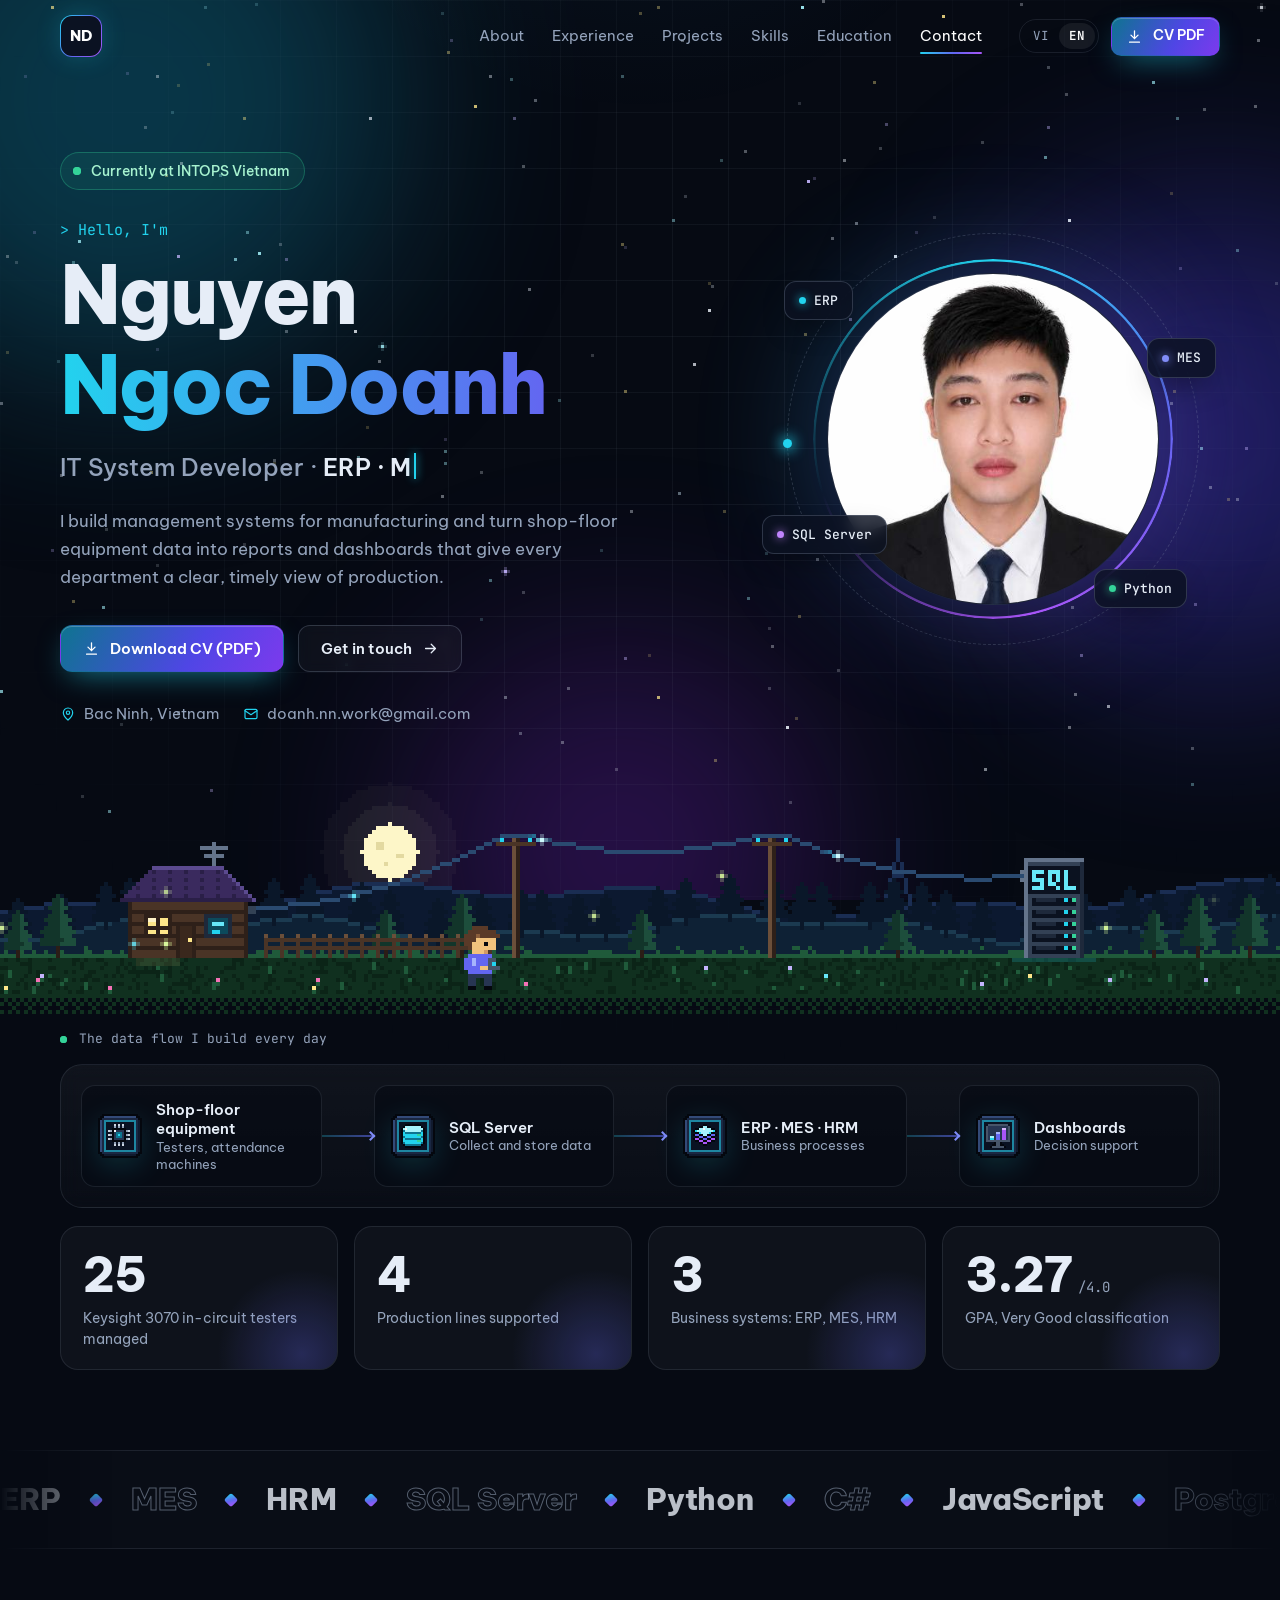
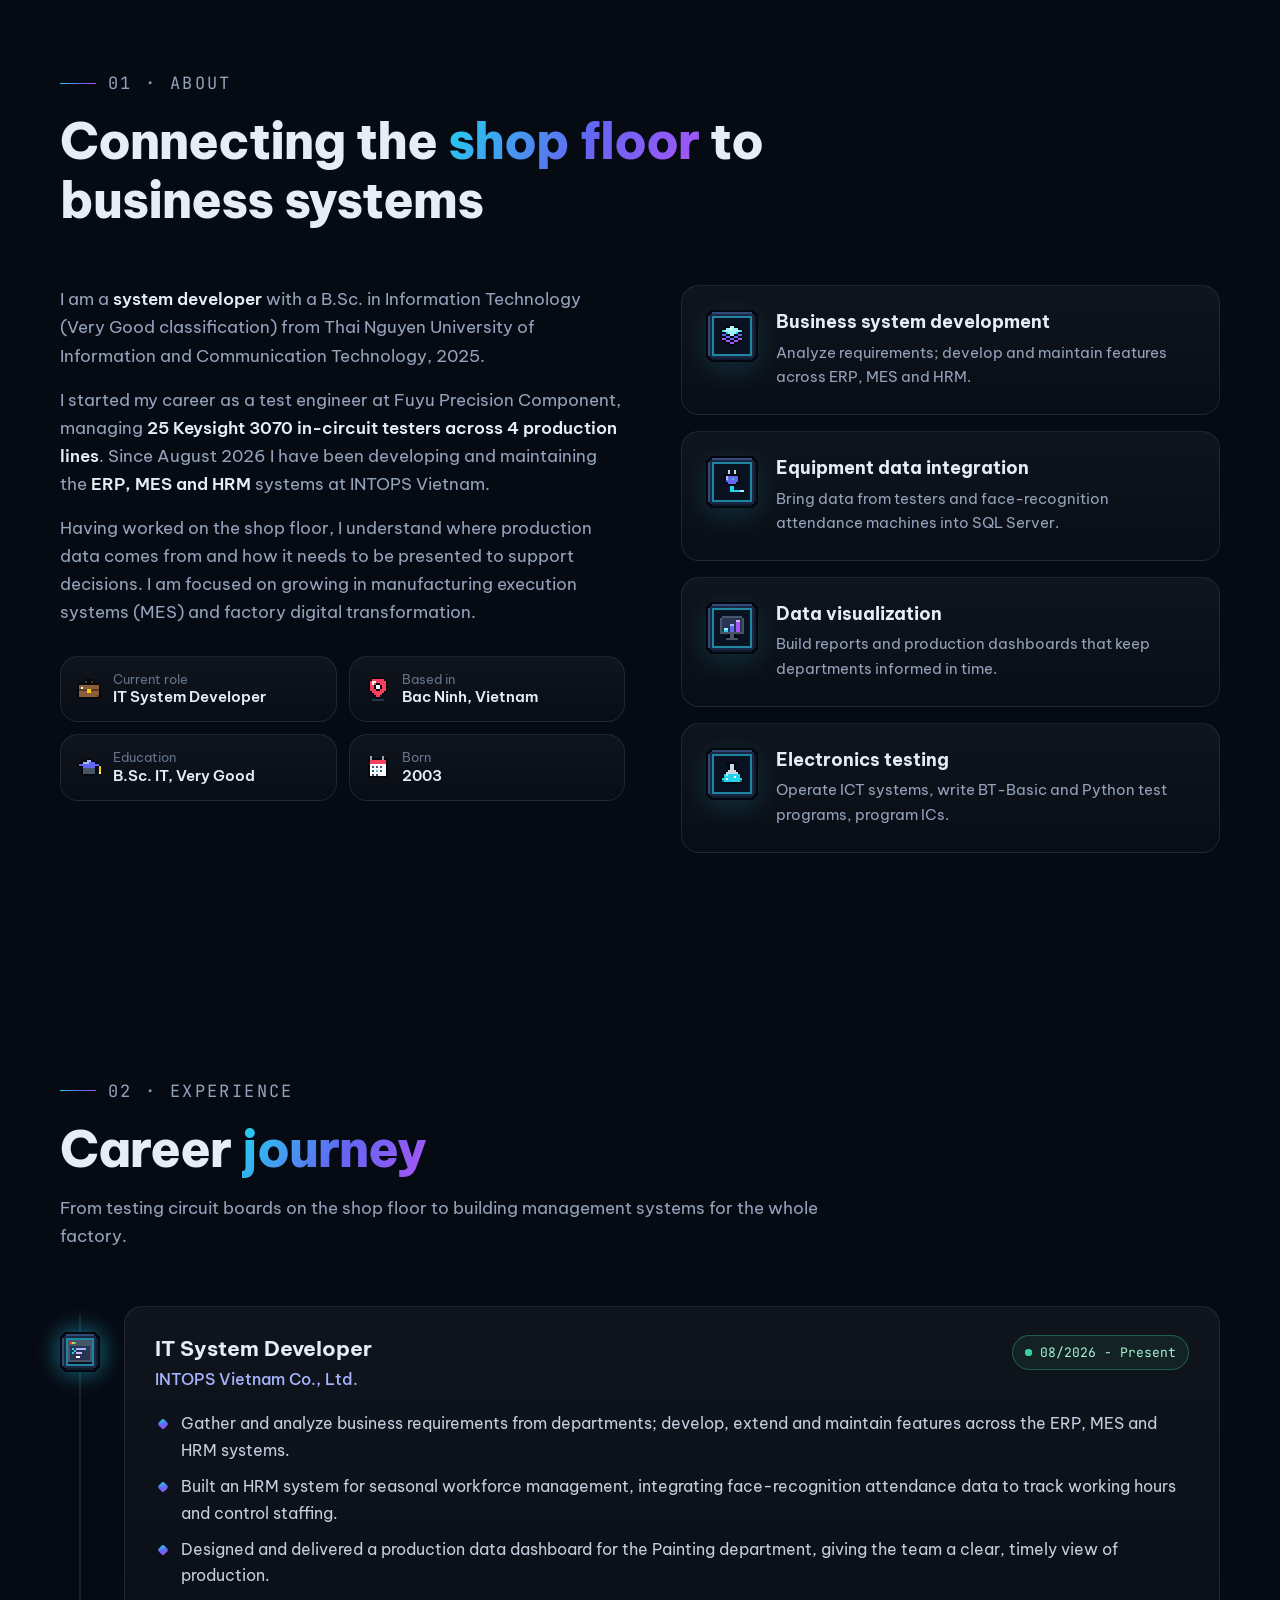
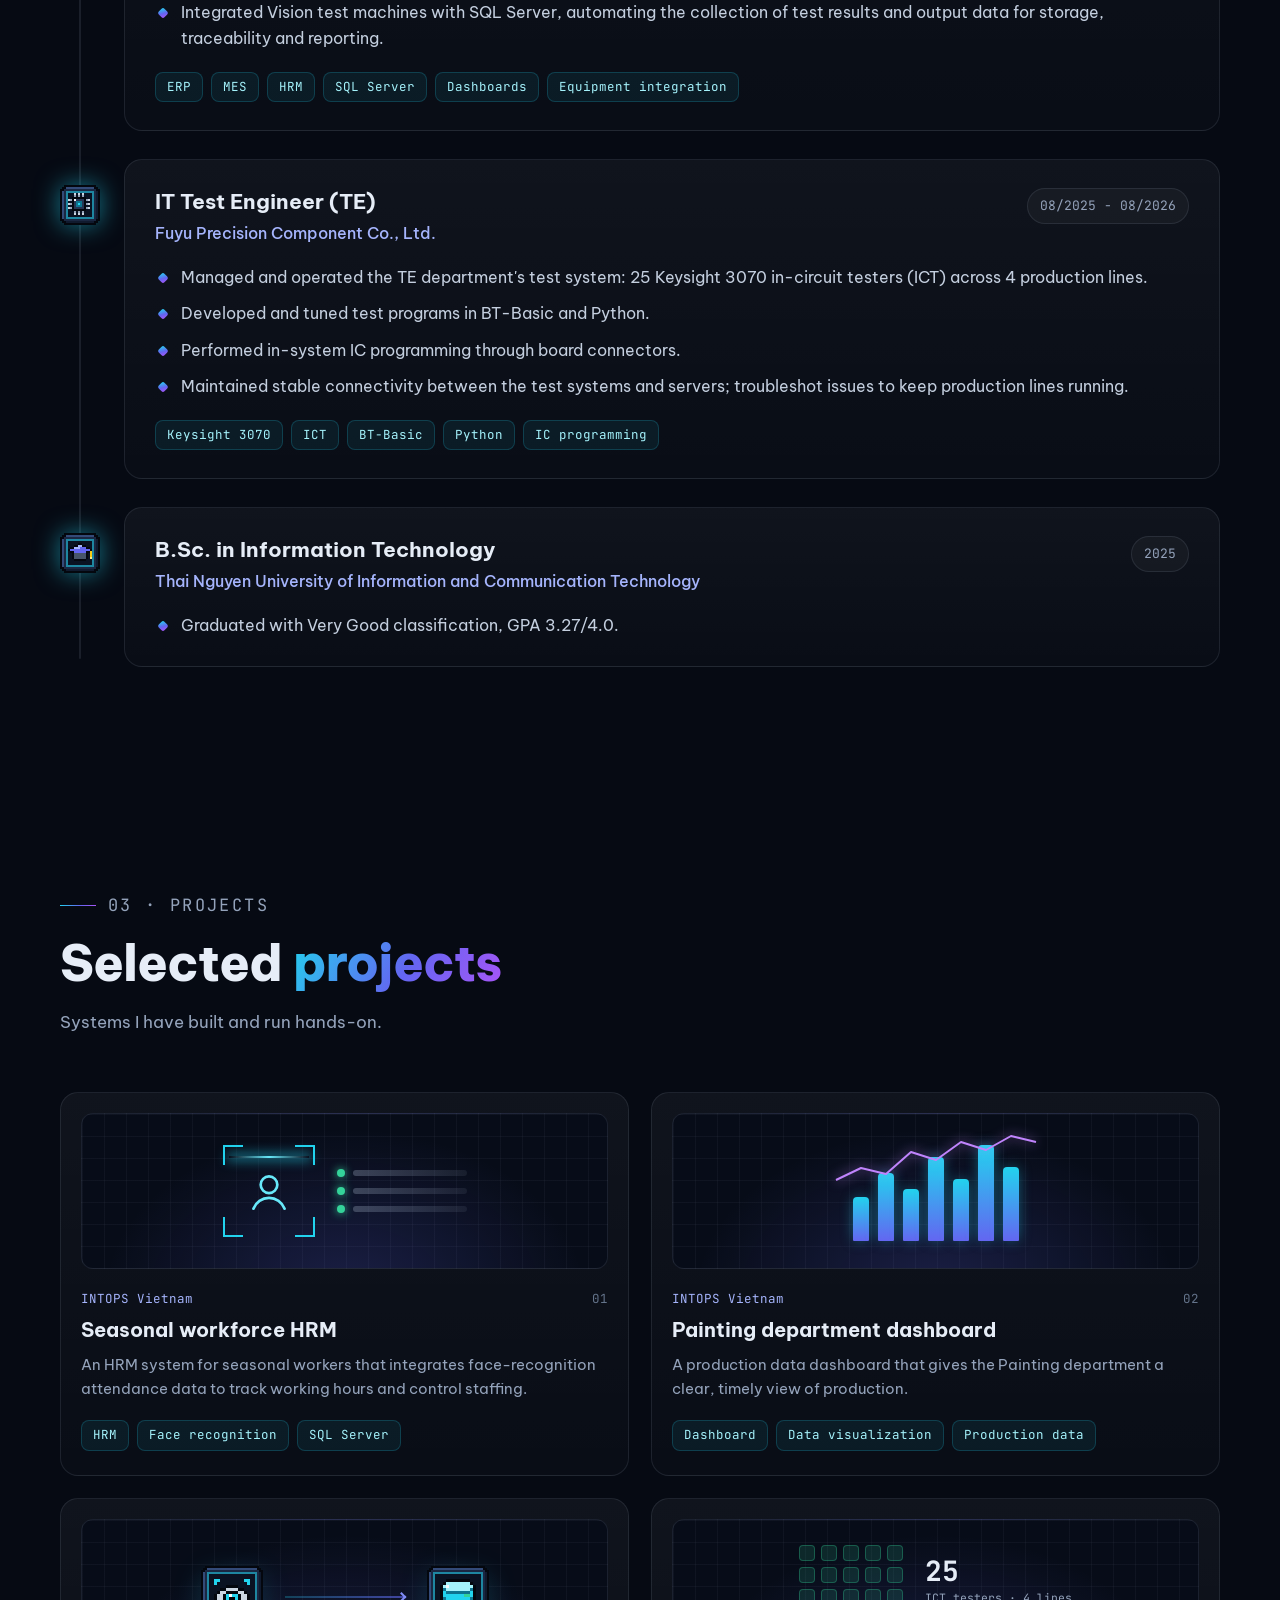
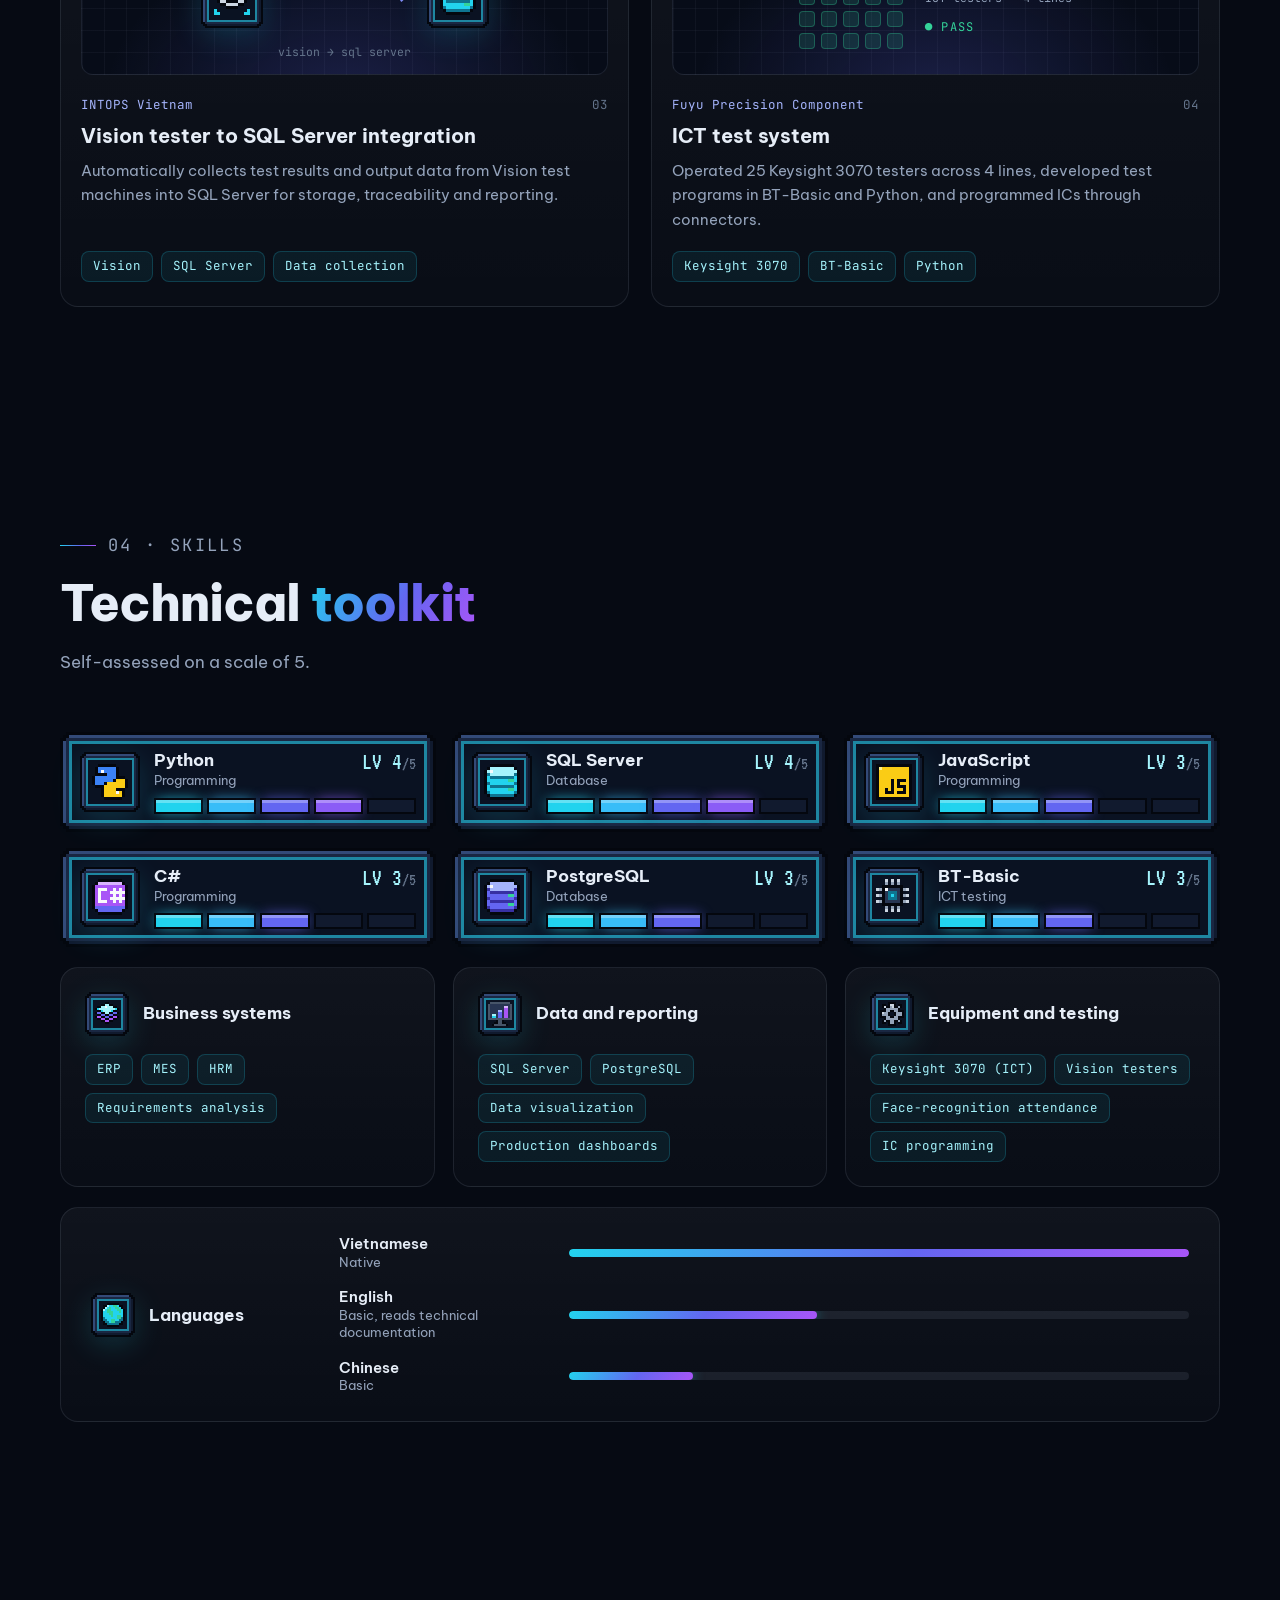
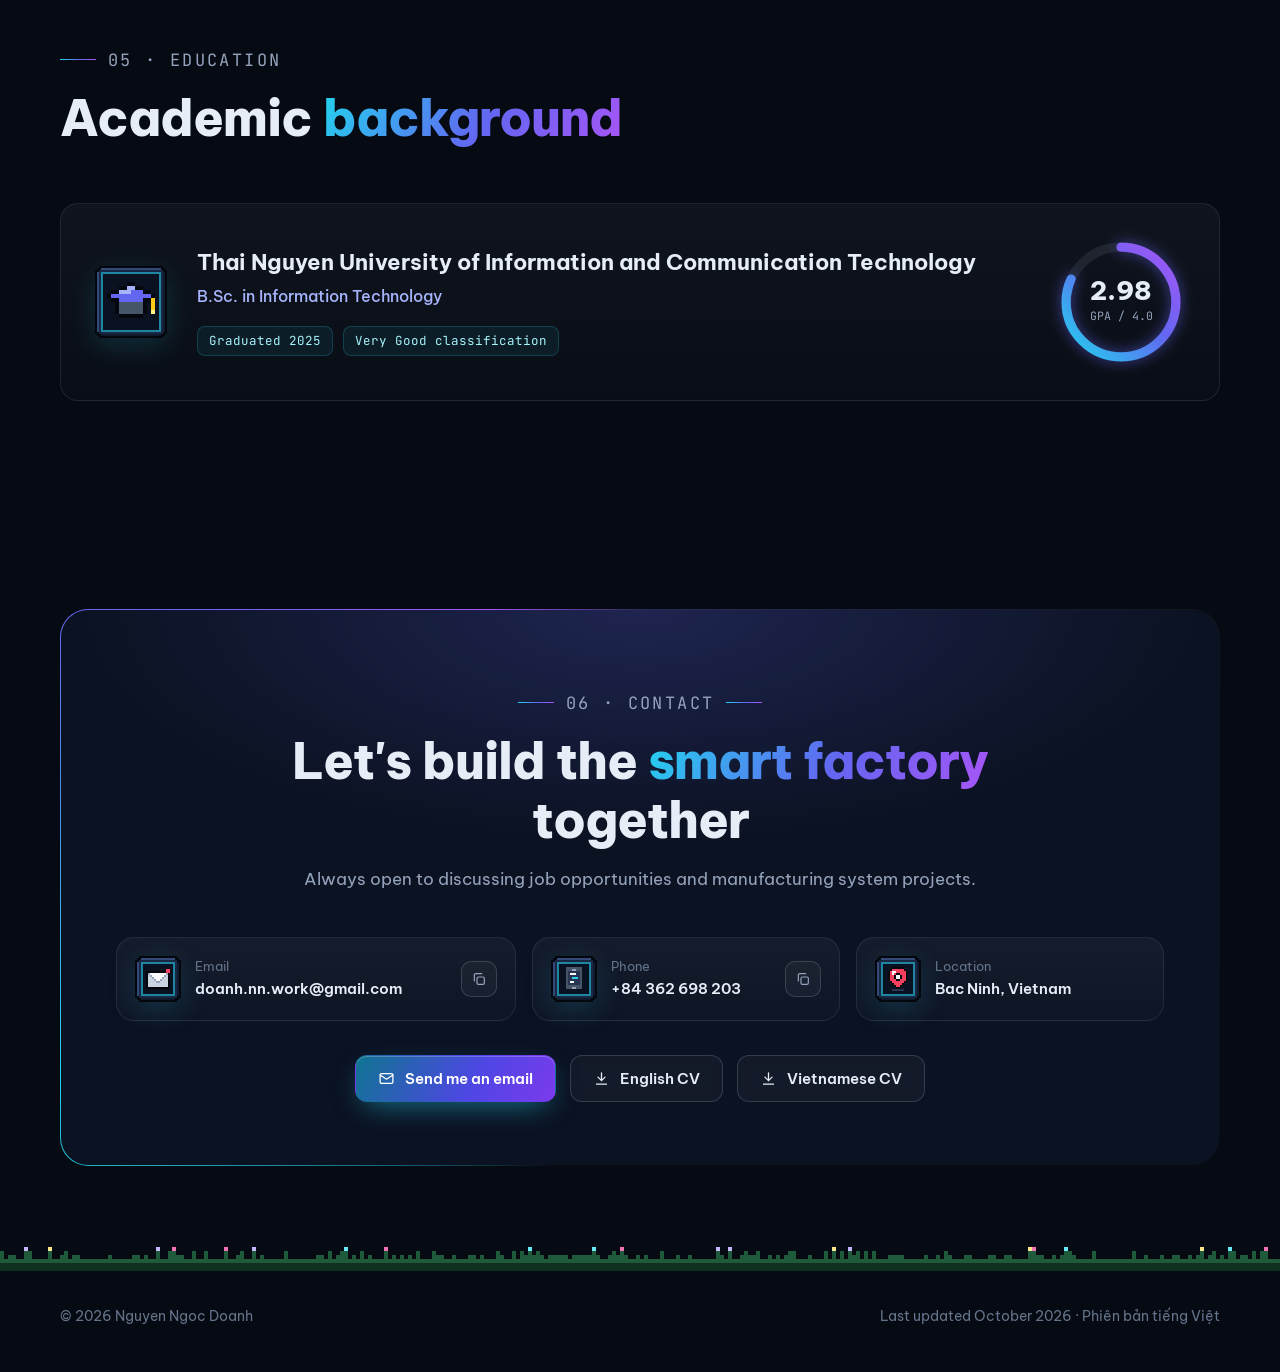
==== commit 02a57137: "Add pixel art accents: starry sky, night landscape with talking NPC, pixel icons and skill level bar" ====
--- a/en/index.html
+++ b/en/index.html
@@ -15,9 +15,12 @@
 <script>document.documentElement.classList.replace('no-js', 'js')</script>
 <link rel="preconnect" href="https://fonts.googleapis.com">
 <link rel="preconnect" href="https://fonts.gstatic.com" crossorigin>
-<link href="https://fonts.googleapis.com/css2?family=Be+Vietnam+Pro:wght@400;500;600;700;800&family=JetBrains+Mono:wght@400;500;700&display=swap" rel="stylesheet">
+<link href="https://fonts.googleapis.com/css2?family=Be+Vietnam+Pro:wght@400;500;600;700;800&family=JetBrains+Mono:wght@400;500;700&family=VT323&display=swap" rel="stylesheet">
 <link rel="stylesheet" href="../style.css">
+<link rel="stylesheet" href="../pixel.css">
 <script src="../script.js" defer></script>
+<script src="../sprites.js" defer></script>
+<script src="../pixel.js" defer></script>
 </head>
 <body>
 <a class="skip" href="#about">Skip to content</a>
@@ -78,7 +81,7 @@
 
   <!-- ================= HERO ================= -->
   <section class="hero">
-    <canvas class="net" aria-hidden="true"></canvas>
+    <canvas class="sky" aria-hidden="true"></canvas>
     <div class="container">
       <div class="hero-in">
         <div class="hero-text">
@@ -112,7 +115,15 @@
           </div>
         </div>
       </div>
-
+    </div>
+
+    <!-- Dải phong cảnh pixel; bấm vào nhân vật để trò chuyện (vẽ bằng pixel.js) -->
+    <div class="land">
+      <canvas aria-hidden="true"></canvas>
+      <button class="npc" type="button" aria-label="Talk to Doanh" aria-haspopup="dialog" aria-expanded="false"><canvas width="10" height="26"></canvas></button>
+    </div>
+
+    <div class="container">
       <div class="flow-wrap reveal">
         <p class="flow-cap"><span class="pulse"></span>The data flow I build every day</p>
         <div class="flow">
@@ -343,13 +354,13 @@
         <p>Self-assessed on a scale of 5.</p>
       </div>
 
-      <div class="rings">
-        <div class="skill card glow reveal"><div class="dial" style="--p:80"><svg viewBox="0 0 112 112"><circle class="trk" cx="56" cy="56" r="48"/><circle class="bar" cx="56" cy="56" r="48"/></svg><div class="dial-val"><b>4<small>/5</small></b></div></div><h3>Python</h3><p>Programming</p></div>
-        <div class="skill card glow reveal" style="--d:.06s"><div class="dial" style="--p:80"><svg viewBox="0 0 112 112"><circle class="trk" cx="56" cy="56" r="48"/><circle class="bar" cx="56" cy="56" r="48"/></svg><div class="dial-val"><b>4<small>/5</small></b></div></div><h3>SQL Server</h3><p>Database</p></div>
-        <div class="skill card glow reveal" style="--d:.12s"><div class="dial" style="--p:60"><svg viewBox="0 0 112 112"><circle class="trk" cx="56" cy="56" r="48"/><circle class="bar" cx="56" cy="56" r="48"/></svg><div class="dial-val"><b>3<small>/5</small></b></div></div><h3>JavaScript</h3><p>Programming</p></div>
-        <div class="skill card glow reveal" style="--d:.18s"><div class="dial" style="--p:60"><svg viewBox="0 0 112 112"><circle class="trk" cx="56" cy="56" r="48"/><circle class="bar" cx="56" cy="56" r="48"/></svg><div class="dial-val"><b>3<small>/5</small></b></div></div><h3>C#</h3><p>Programming</p></div>
-        <div class="skill card glow reveal" style="--d:.24s"><div class="dial" style="--p:60"><svg viewBox="0 0 112 112"><circle class="trk" cx="56" cy="56" r="48"/><circle class="bar" cx="56" cy="56" r="48"/></svg><div class="dial-val"><b>3<small>/5</small></b></div></div><h3>PostgreSQL</h3><p>Database</p></div>
-        <div class="skill card glow reveal" style="--d:.3s"><div class="dial" style="--p:60"><svg viewBox="0 0 112 112"><circle class="trk" cx="56" cy="56" r="48"/><circle class="bar" cx="56" cy="56" r="48"/></svg><div class="dial-val"><b>3<small>/5</small></b></div></div><h3>BT-Basic</h3><p>ICT testing</p></div>
+      <div class="lvls">
+        <div class="lvl reveal"><span class="lvl-ic" data-px="py"><svg class="icon"><use href="#i-code"/></svg></span><div class="lvl-name"><h3>Python</h3><p>Programming</p></div><span class="lvl-num" aria-label="Level 4/5">LV 4<small>/5</small></span><span class="lvl-bar" aria-hidden="true"><i class="on"></i><i class="on"></i><i class="on"></i><i class="on"></i><i></i></span></div>
+        <div class="lvl reveal" style="--d:.06s"><span class="lvl-ic" data-px="db"><svg class="icon"><use href="#i-db"/></svg></span><div class="lvl-name"><h3>SQL Server</h3><p>Database</p></div><span class="lvl-num" aria-label="Level 4/5">LV 4<small>/5</small></span><span class="lvl-bar" aria-hidden="true"><i class="on"></i><i class="on"></i><i class="on"></i><i class="on"></i><i></i></span></div>
+        <div class="lvl reveal" style="--d:.12s"><span class="lvl-ic" data-px="js"><svg class="icon"><use href="#i-code"/></svg></span><div class="lvl-name"><h3>JavaScript</h3><p>Programming</p></div><span class="lvl-num" aria-label="Level 3/5">LV 3<small>/5</small></span><span class="lvl-bar" aria-hidden="true"><i class="on"></i><i class="on"></i><i class="on"></i><i></i><i></i></span></div>
+        <div class="lvl reveal" style="--d:.18s"><span class="lvl-ic" data-px="cs"><svg class="icon"><use href="#i-code"/></svg></span><div class="lvl-name"><h3>C#</h3><p>Programming</p></div><span class="lvl-num" aria-label="Level 3/5">LV 3<small>/5</small></span><span class="lvl-bar" aria-hidden="true"><i class="on"></i><i class="on"></i><i class="on"></i><i></i><i></i></span></div>
+        <div class="lvl reveal" style="--d:.24s"><span class="lvl-ic" data-px="pg"><svg class="icon"><use href="#i-db"/></svg></span><div class="lvl-name"><h3>PostgreSQL</h3><p>Database</p></div><span class="lvl-num" aria-label="Level 3/5">LV 3<small>/5</small></span><span class="lvl-bar" aria-hidden="true"><i class="on"></i><i class="on"></i><i class="on"></i><i></i><i></i></span></div>
+        <div class="lvl reveal" style="--d:.3s"><span class="lvl-ic" data-px="chip"><svg class="icon"><use href="#i-chip"/></svg></span><div class="lvl-name"><h3>BT-Basic</h3><p>ICT testing</p></div><span class="lvl-num" aria-label="Level 3/5">LV 3<small>/5</small></span><span class="lvl-bar" aria-hidden="true"><i class="on"></i><i class="on"></i><i class="on"></i><i></i><i></i></span></div>
       </div>
 
       <div class="groups">
@@ -433,12 +444,38 @@
 </main>
 
 <footer class="footer">
+  <canvas class="meadow" aria-hidden="true"></canvas>
   <div class="container">
     <span>© 2026 Nguyen Ngoc Doanh</span>
     <span>Last updated October 2026 · <a href="../" lang="vi">Phiên bản tiếng Việt</a></span>
   </div>
 </footer>
 
+<div class="dlg" role="dialog" aria-label="Chat with Doanh" hidden>
+  <div class="dlg-box" tabindex="-1">
+    <div class="dlg-body">
+      <p class="dlg-text" aria-hidden="true"></p>
+      <p class="sr-only dlg-live" aria-live="polite"></p>
+      <div class="dlg-actions" hidden>
+        <a class="btn btn-primary btn-sm" href="../assets/cv/CV_Nguyen_Ngoc_Doanh_EN.pdf"><svg class="icon"><use href="#i-down"/></svg>Download CV</a>
+        <a class="btn btn-ghost btn-sm" href="mailto:doanh.nn.work@gmail.com"><svg class="icon"><use href="#i-mail"/></svg>Send email</a>
+      </div>
+      <span class="dlg-hint" title="Click to continue" aria-hidden="true"></span>
+    </div>
+    <div class="dlg-face" aria-hidden="true">
+      <span class="dlg-portrait"><canvas width="16" height="16"></canvas></span>
+      <b class="dlg-name">Doanh</b>
+    </div>
+    <button class="dlg-x" type="button" aria-label="Close dialog">&times;</button>
+  </div>
+  <ul class="dlg-lines" hidden>
+    <li>Hi there! I'm Doanh, an IT System Developer at INTOPS Vietnam.</li>
+    <li>Every day I move data from shop-floor machines into SQL Server, then on to ERP, MES, HRM and dashboards.</li>
+    <li>Before that I was a Test Engineer at Fuyu, looking after 25 Keysight 3070 ICT testers on 4 production lines.</li>
+    <li>Want the details? Grab my CV or drop me an email!</li>
+  </ul>
+</div>
+
 <button class="to-top" type="button" aria-label="Back to top">
   <svg class="pr" viewBox="0 0 52 52" aria-hidden="true"><circle cx="26" cy="26" r="24"/></svg>
   <svg class="icon"><use href="#i-up"/></svg>
--- a/style.css
+++ b/style.css
@@ -181,7 +181,6 @@
   -webkit-mask-image: radial-gradient(ellipse 75% 60% at 50% 28%, #000 30%, transparent 78%);
   mask-image: radial-gradient(ellipse 75% 60% at 50% 28%, #000 30%, transparent 78%);
 }
-.net { position: absolute; inset: 0; z-index: -1; width: 100%; height: 100%; }
 .hero-in { display: grid; grid-template-columns: 1.3fr .9fr; align-items: center; gap: 48px; }
 
 .badge {
@@ -565,10 +564,7 @@
 .ict-lbl span { font-size: 11.5px; color: var(--muted); }
 .ict-lbl em { margin-top: 8px; font-style: normal; font-size: 12px; color: var(--ok); letter-spacing: .1em; }
 
-/* ---------- Kỹ năng ---------- */
-.rings { display: grid; grid-template-columns: repeat(6, 1fr); gap: 16px; }
-.skill { padding: 24px 12px 22px; text-align: center; }
-.skill:hover { transform: translateY(-6px); }
+/* ---------- Kỹ năng (thanh cấp độ ở pixel.css), vòng GPA ---------- */
 .dial { position: relative; width: 112px; height: 112px; margin: 0 auto; }
 .dial svg { width: 100%; height: 100%; transform: rotate(-90deg); overflow: visible; }
 .dial circle { fill: none; stroke-width: 8; }
@@ -583,8 +579,6 @@
 .dial-val { position: absolute; inset: 0; display: grid; place-items: center; align-content: center; }
 .dial-val b { font-size: 26px; font-weight: 800; line-height: 1; }
 .dial-val small { margin-top: 3px; font-family: var(--mono); font-size: 11.5px; color: var(--muted); }
-.skill h3 { margin-top: 14px; font-size: 16px; font-weight: 700; }
-.skill p { font-size: 13px; color: var(--muted); }
 
 .groups { display: grid; grid-template-columns: repeat(3, 1fr); gap: 18px; margin-top: 20px; }
 .group { padding: 24px; }
@@ -687,7 +681,6 @@
 
 /* ---------- Màn hình vừa ---------- */
 @media (max-width: 1100px) {
-  .rings { grid-template-columns: repeat(3, 1fr); }
   .node { flex-direction: column; align-items: flex-start; gap: 10px; }
   .pipe { flex-basis: 36px; }
   .menu a { padding: 8px 10px; font-size: 14px; }
@@ -741,8 +734,6 @@
   .nav-right .btn-sm { display: none; }
   .cta .btn { flex: 1 1 100%; }
   .facts { grid-template-columns: 1fr; }
-  .rings { grid-template-columns: repeat(2, 1fr); }
-  .dial { width: 100px; height: 100px; }
   .section { padding: 80px 0; }
   .sec-head { margin-bottom: 40px; }
   .tl { padding-left: 46px; }
@@ -773,7 +764,7 @@
 
 /* ---------- In ---------- */
 @media print {
-  .bg, .net, .nav, .progress, .to-top, .toast, .marquee, .viz, .hero-visual, .flow-wrap .flow { display: none !important; }
+  .bg, .nav, .progress, .to-top, .toast, .marquee, .viz, .hero-visual, .flow-wrap .flow { display: none !important; }
   body { background: #fff; color: #111; }
   .card { background: none; border-color: #ccc; }
   .grad, .name .grad { color: #1f3b5c; background: none; -webkit-text-fill-color: #1f3b5c; }
--- a/pixel.css
+++ b/pixel.css
@@ -0,0 +1,173 @@
+/* =========================================================
+   Pixel art: khung pixel, biểu tượng pixel, cảnh đêm, hộp thoại, thanh cấp độ kỹ năng.
+   Hình do pixel.js vẽ (dữ liệu trong sprites.js). Màu bám theo bảng màu của style.css.
+   ========================================================= */
+:root {
+  --pixel: "VT323", var(--mono);
+  /* Khung 12x12 cắt 9 mảnh (border-image): viền đen bậc thang, dải kim loại, chỉ sáng cyan */
+  --px-frame: url("data:image/svg+xml,<svg xmlns='http://www.w3.org/2000/svg' width='12' height='12' viewBox='0 0 12 12' shape-rendering='crispEdges'><path fill='%2304070e' d='M2 0h8v1h1v1h1v8h-1v1h-1v1H2v-1H1v-1H0V2h1V1h1z'/><path fill='%231a2742' d='M3 1h6v1h1v1h1v6h-1v1h-1v1H3v-1H2V9H1V3h1V2h1z'/><path fill='%23334a78' d='M3 1h6v1H3zM1 3h1v6H1z'/><path fill='%23101a2e' d='M3 10h6v1H3zM10 3h1v6h-1z'/><path fill='%2322d3ee' fill-opacity='.55' d='M3 3h6v6H3z'/><path fill='%230a1222' d='M4 4h4v4H4z'/></svg>");
+  /* Khung gỗ cho bảng tên, điểm ấm kiểu Stardew */
+  --px-wood: url("data:image/svg+xml,<svg xmlns='http://www.w3.org/2000/svg' width='12' height='12' viewBox='0 0 12 12' shape-rendering='crispEdges'><path fill='%231f140d' d='M2 0h8v1h1v1h1v8h-1v1h-1v1H2v-1H1v-1H0V2h1V1h1z'/><path fill='%238b5e3c' d='M3 1h6v1h1v1h1v6h-1v1h-1v1H3v-1H2V9H1V3h1V2h1z'/><path fill='%23b98154' d='M3 1h6v1H3zM1 3h1v6H1z'/><path fill='%235c3d27' d='M3 10h6v1H3zM10 3h1v6h-1z'/><path fill='%23f5c16c' fill-opacity='.7' d='M3 3h6v6H3z'/><path fill='%236b4a32' d='M4 4h4v4H4z'/></svg>");
+}
+.sr-only {
+  position: absolute; width: 1px; height: 1px; margin: -1px; padding: 0;
+  overflow: hidden; clip: rect(0 0 0 0); white-space: nowrap; border: 0;
+}
+
+/* ---------- Biểu tượng pixel (pixel.js thêm .px-on và ảnh .px-ic) ---------- */
+.px-on > .icon { display: none; }
+.px-ic { display: block; width: 24px; height: 24px; flex: none; image-rendering: pixelated; }
+/* Ô chứa biểu tượng kiểu ô đồ trong game */
+.ic-box.px-on, .node-ic.px-on, .v-node.px-on, .tl-dot.px-on, .lvl-ic {
+  --fw: 8px;
+  border: var(--fw) solid transparent; border-radius: 0;
+  border-image: var(--px-frame) 4 fill / var(--fw) stretch;
+  background: none; box-shadow: none;
+  filter: drop-shadow(0 8px 14px rgba(34, 211, 238, .16));
+}
+.v-node.px-on .px-ic { width: 36px; height: 36px; }
+.edu > .ic-box.px-on .px-ic { width: 48px; height: 48px; }
+.card:hover .px-on .px-ic, .node:hover .px-ic, .lvl:hover .px-ic { animation: px-hop .5s steps(2) 1; }
+@keyframes px-hop { 50% { translate: 0 -3px; } }
+
+/* Dòng thời gian: biểu tượng xám, cuộn tới thì sáng lên */
+.tl-dot.px-on { color: inherit; }
+.js .tl-item:not(.in) .tl-dot.px-on .px-ic { filter: grayscale(1) brightness(.55); }
+.tl-item.in .tl-dot.px-on { box-shadow: none; filter: drop-shadow(0 0 12px rgba(34, 211, 238, .55)); }
+.tl-dot .px-ic { transition: filter .5s; }
+
+/* ---------- Trời sao pixel ở phần mở đầu ---------- */
+.sky { position: absolute; top: 0; left: 0; z-index: -1; pointer-events: none; image-rendering: pixelated; }
+
+/* ---------- Dải phong cảnh và nhân vật ---------- */
+.land { position: relative; margin-top: 48px; overflow: hidden; }
+.land > canvas { display: block; image-rendering: pixelated; }
+.js .land + .container .flow-wrap { margin-top: 14px; }
+.npc {
+  position: absolute; left: 0; bottom: 0; padding: 0; border: 0; background: none;
+  cursor: pointer; will-change: transform;
+}
+.npc canvas { display: block; width: 100%; height: 100%; image-rendering: pixelated; }
+.npc:hover canvas, .npc:focus-visible canvas { filter: drop-shadow(0 0 3px rgba(103, 232, 249, .9)); }
+.npc:focus-visible { outline: 2px dashed var(--c1); outline-offset: 3px; border-radius: 0; }
+
+/* ---------- Hộp thoại kiểu Stardew ---------- */
+.dlg {
+  position: fixed; left: 50%; bottom: 20px; z-index: 65;
+  width: min(760px, 100% - 24px);
+  opacity: 0; translate: -50% 28px;
+  transition: opacity .25s, translate .25s steps(4);
+}
+.dlg.show { opacity: 1; translate: -50% 0; }
+.dlg[hidden], .dlg [hidden] { display: none !important; }
+.dlg-box {
+  --fw: 16px;
+  position: relative; display: grid; grid-template-columns: 1fr auto; gap: 18px;
+  padding: 10px 12px 12px 14px; cursor: pointer;
+  border: var(--fw) solid transparent; border-image: var(--px-frame) 4 fill / var(--fw) stretch;
+  filter: drop-shadow(0 20px 30px rgba(0, 0, 0, .65));
+}
+.dlg-box:focus { outline: none; }
+.dlg-box:focus-visible { outline: 2px dashed var(--c1); outline-offset: 6px; }
+.dlg-body { position: relative; min-width: 0; padding-bottom: 18px; }
+.dlg-text {
+  min-height: calc(1.75em * 3);
+  font-family: var(--mono); font-size: 15.5px; line-height: 1.75; color: #e6edf7;
+}
+.dlg-actions { display: flex; flex-wrap: wrap; gap: 10px; margin-top: 12px; }
+/* Mũi tên nhấp nháy "bấm để đọc tiếp", vẽ bằng bóng đổ từng ô 3px */
+.dlg-hint {
+  position: absolute; right: 16px; bottom: 6px;
+  width: 3px; height: 3px; background: currentColor; color: #67e8f9;
+  box-shadow: 3px 0, 6px 0, 9px 0, 12px 0, 3px 3px, 6px 3px, 9px 3px, 6px 6px;
+  animation: px-bob .8s steps(1) infinite;
+}
+@keyframes px-bob { 50% { translate: 0 3px; } }
+.dlg-face { display: grid; justify-items: center; align-content: start; gap: 8px; }
+.dlg-portrait {
+  --fw: 8px; display: block;
+  border: var(--fw) solid transparent; border-image: var(--px-frame) 4 fill / var(--fw) stretch;
+}
+.dlg-portrait canvas {
+  display: block; width: 80px; height: 80px; image-rendering: pixelated;
+  background: linear-gradient(#13284a, #0a1529);
+}
+.dlg-name {
+  --fw: 8px;
+  padding: 0 8px; border: var(--fw) solid transparent; border-image: var(--px-wood) 4 fill / var(--fw) stretch;
+  font-family: var(--pixel); font-size: 22px; font-weight: 400; line-height: 1; color: #fff4d6;
+  text-shadow: 2px 2px 0 #3b2416;
+}
+.dlg-x {
+  position: absolute; top: -26px; right: -26px;
+  display: grid; place-items: center; width: 28px; height: 28px; padding: 0 0 3px;
+  border: 0; cursor: pointer; background: #f43f5e; color: #fff;
+  font-family: var(--pixel); font-size: 26px; line-height: 1;
+  box-shadow: inset 0 0 0 3px #04070e, inset 0 6px 0 -3px #fb7185, inset 0 -6px 0 -3px #9f1239;
+}
+.dlg-x:hover { background: #fb7185; }
+
+/* ---------- Kỹ năng: thanh cấp độ 5 ô ---------- */
+.lvls { display: grid; grid-template-columns: repeat(3, 1fr); gap: 16px; }
+.lvl {
+  --fw: 12px;
+  display: grid; grid-template-columns: auto 1fr auto; grid-template-areas: "ic name num" "ic bar bar";
+  align-items: center; gap: 8px 14px; padding: 6px 8px;
+  border: var(--fw) solid transparent; border-image: var(--px-frame) 4 fill / var(--fw) stretch;
+  transition: transform .5s var(--ease), filter .3s;
+}
+.lvl:hover { transform: translateY(-5px); filter: drop-shadow(0 12px 22px rgba(34, 211, 238, .22)); }
+.js .lvl.reveal { transition: opacity .9s var(--ease) var(--d, 0s), translate .9s var(--ease) var(--d, 0s), transform .5s var(--ease), filter .3s; }
+.lvl-ic { grid-area: ic; display: grid; place-items: center; width: 60px; height: 60px; }
+.lvl-ic .px-ic { width: 36px; height: 36px; }
+.lvl-ic > .icon { width: 26px; height: 26px; color: var(--c1); }
+.lvl-name { grid-area: name; min-width: 0; }
+.lvl h3 { font-size: 17px; font-weight: 700; line-height: 1.25; }
+.lvl p { font-size: 13px; line-height: 1.4; color: var(--muted); }
+.lvl-num { grid-area: num; align-self: start; font-family: var(--pixel); font-size: 24px; line-height: 1; color: #a5f3fc; white-space: nowrap; }
+.lvl-num small { font-size: 18px; color: var(--dim); }
+.lvl-bar { grid-area: bar; display: flex; gap: 4px; }
+.lvl-bar i { flex: 1; height: 16px; background: #111a2e; box-shadow: inset 0 0 0 2px #04070e; }
+.lvl-bar i.on {
+  background: var(--c);
+  box-shadow: inset 0 0 0 2px #04070e, inset 0 5px 0 rgba(255, 255, 255, .3), 0 0 14px -3px var(--c);
+}
+.lvl-bar i:nth-child(1) { --c: #22d3ee; --i: 0; }
+.lvl-bar i:nth-child(2) { --c: #38bdf8; --i: 1; }
+.lvl-bar i:nth-child(3) { --c: #6366f1; --i: 2; }
+.lvl-bar i:nth-child(4) { --c: #8b5cf6; --i: 3; }
+.lvl-bar i:nth-child(5) { --c: #a855f7; --i: 4; }
+/* Cuộn tới thì các ô sáng lần lượt */
+.js .lvl .lvl-bar i { transition: background-color 0s, box-shadow 0s; transition-delay: calc(.4s + var(--i) * .16s); }
+.js .lvl:not(.in) .lvl-bar i.on { background: #111a2e; box-shadow: inset 0 0 0 2px #04070e; }
+
+/* ---------- Bãi cỏ chân trang ---------- */
+.footer { position: relative; }
+.meadow { position: absolute; left: 0; bottom: 100%; pointer-events: none; image-rendering: pixelated; }
+
+/* ---------- Không có JS: ẩn phần chỉ vẽ được bằng canvas ---------- */
+.no-js .land, .no-js .sky, .no-js .meadow, .no-js .dlg { display: none; }
+
+@media (max-width: 900px) {
+  .lvls { grid-template-columns: repeat(2, 1fr); }
+  .land { margin-top: 36px; }
+}
+@media (max-width: 600px) {
+  .lvls { grid-template-columns: 1fr; }
+  .tl-dot.px-on { --fw: 4px; left: -48px; width: 30px; height: 30px; top: 22px; }
+  .tl-dot.px-on .px-ic { width: 22px; height: 22px; }
+  .dlg { bottom: 12px; }
+  .dlg-box { --fw: 12px; grid-template-columns: 1fr; gap: 6px; padding: 8px 10px 10px; }
+  .dlg-face { grid-row: 1; display: flex; align-items: center; gap: 10px; justify-content: flex-start; }
+  .dlg-portrait { --fw: 4px; }
+  .dlg-portrait canvas { width: 48px; height: 48px; }
+  .dlg-name { font-size: 20px; }
+  .dlg-text { font-size: 14.5px; min-height: calc(1.7em * 4); line-height: 1.7; }
+  .dlg-x { top: -20px; right: -20px; }
+}
+@media (prefers-reduced-motion: reduce) {
+  .dlg { transition: none; }
+}
+@media print {
+  .land, .sky, .meadow, .dlg { display: none !important; }
+}
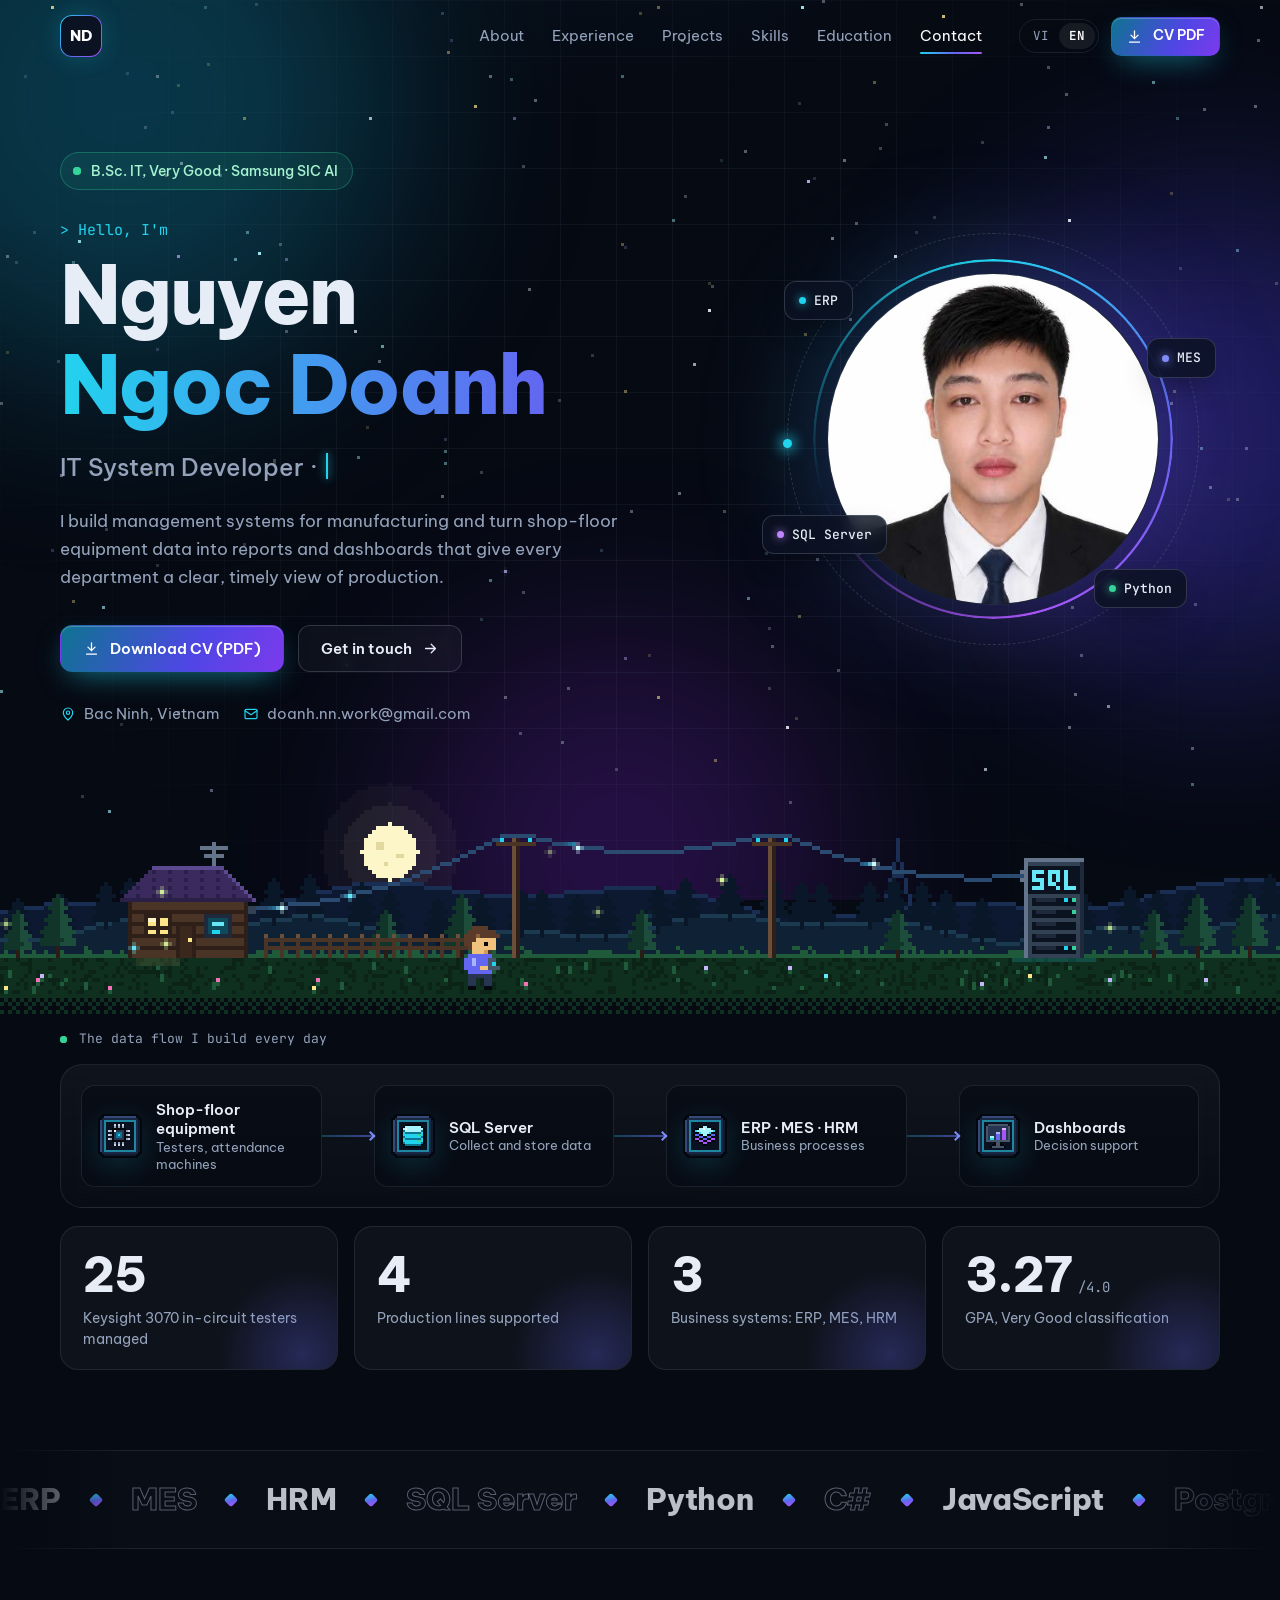
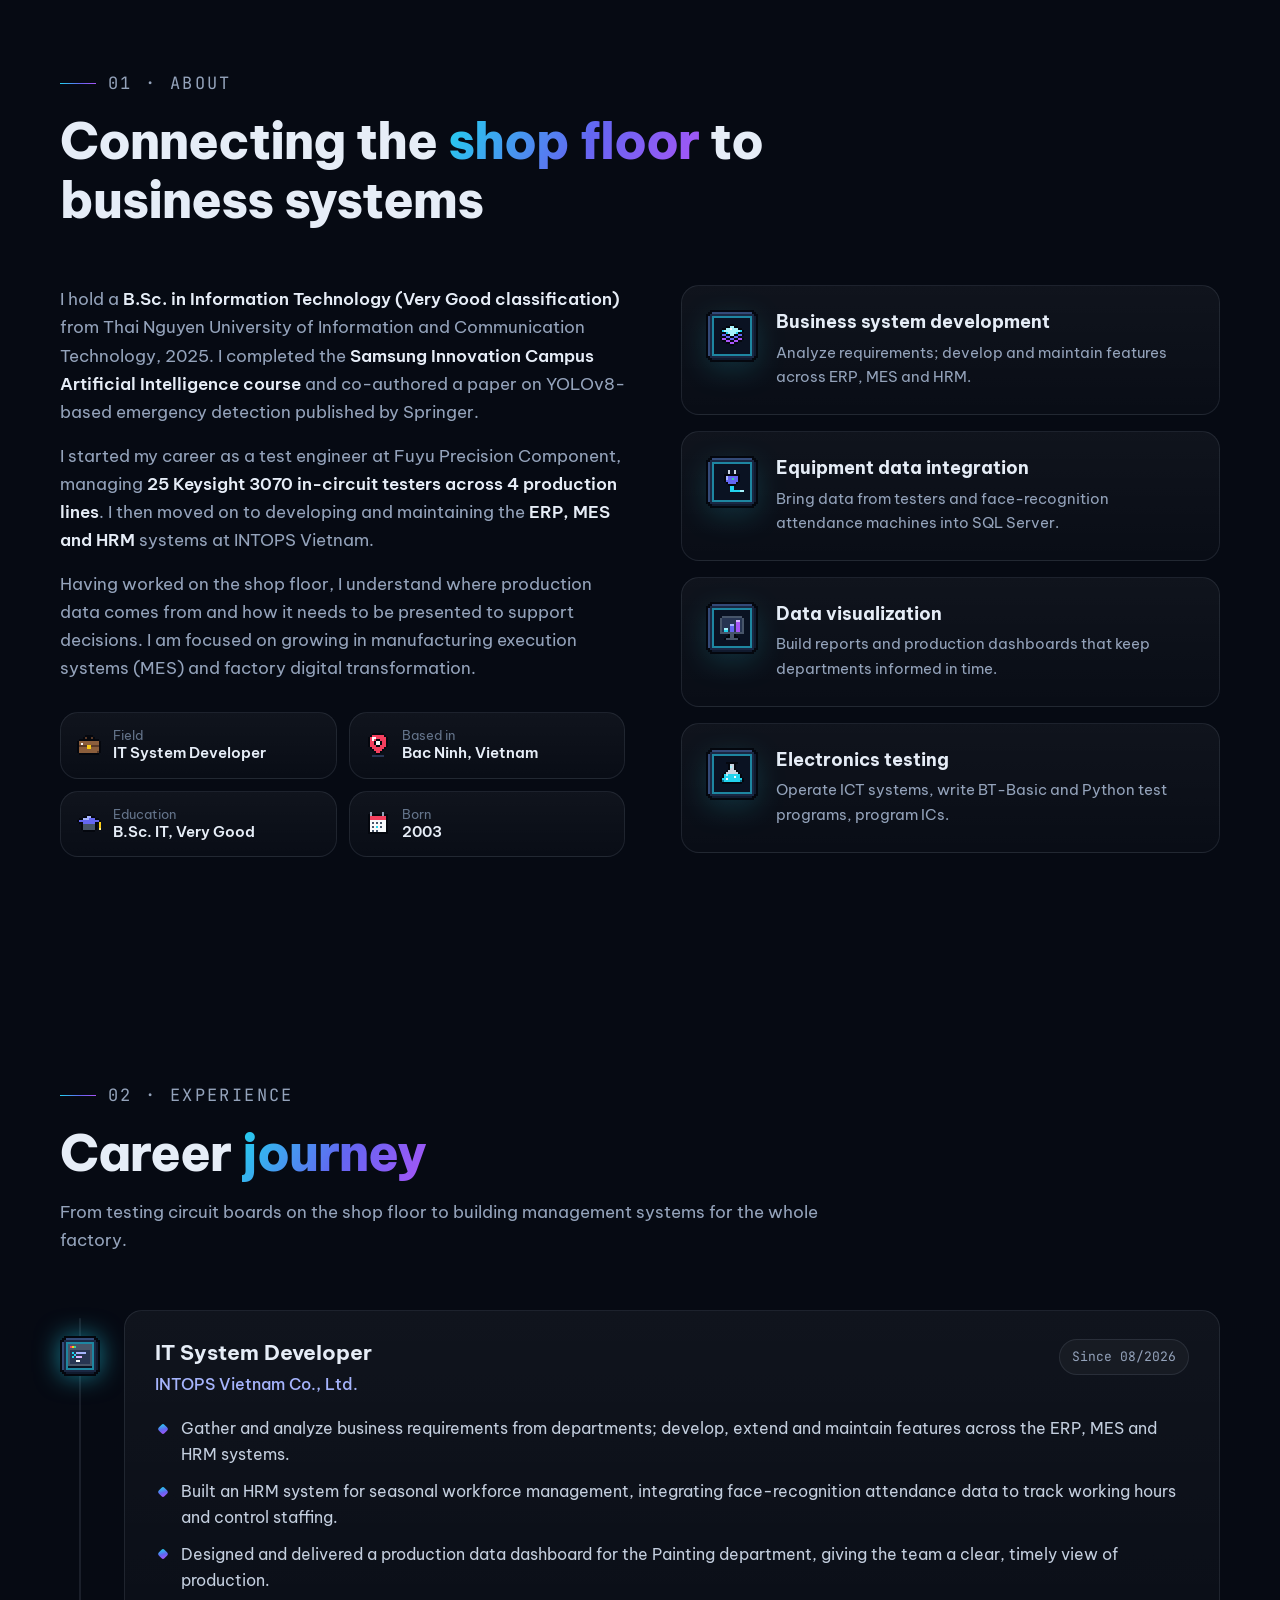
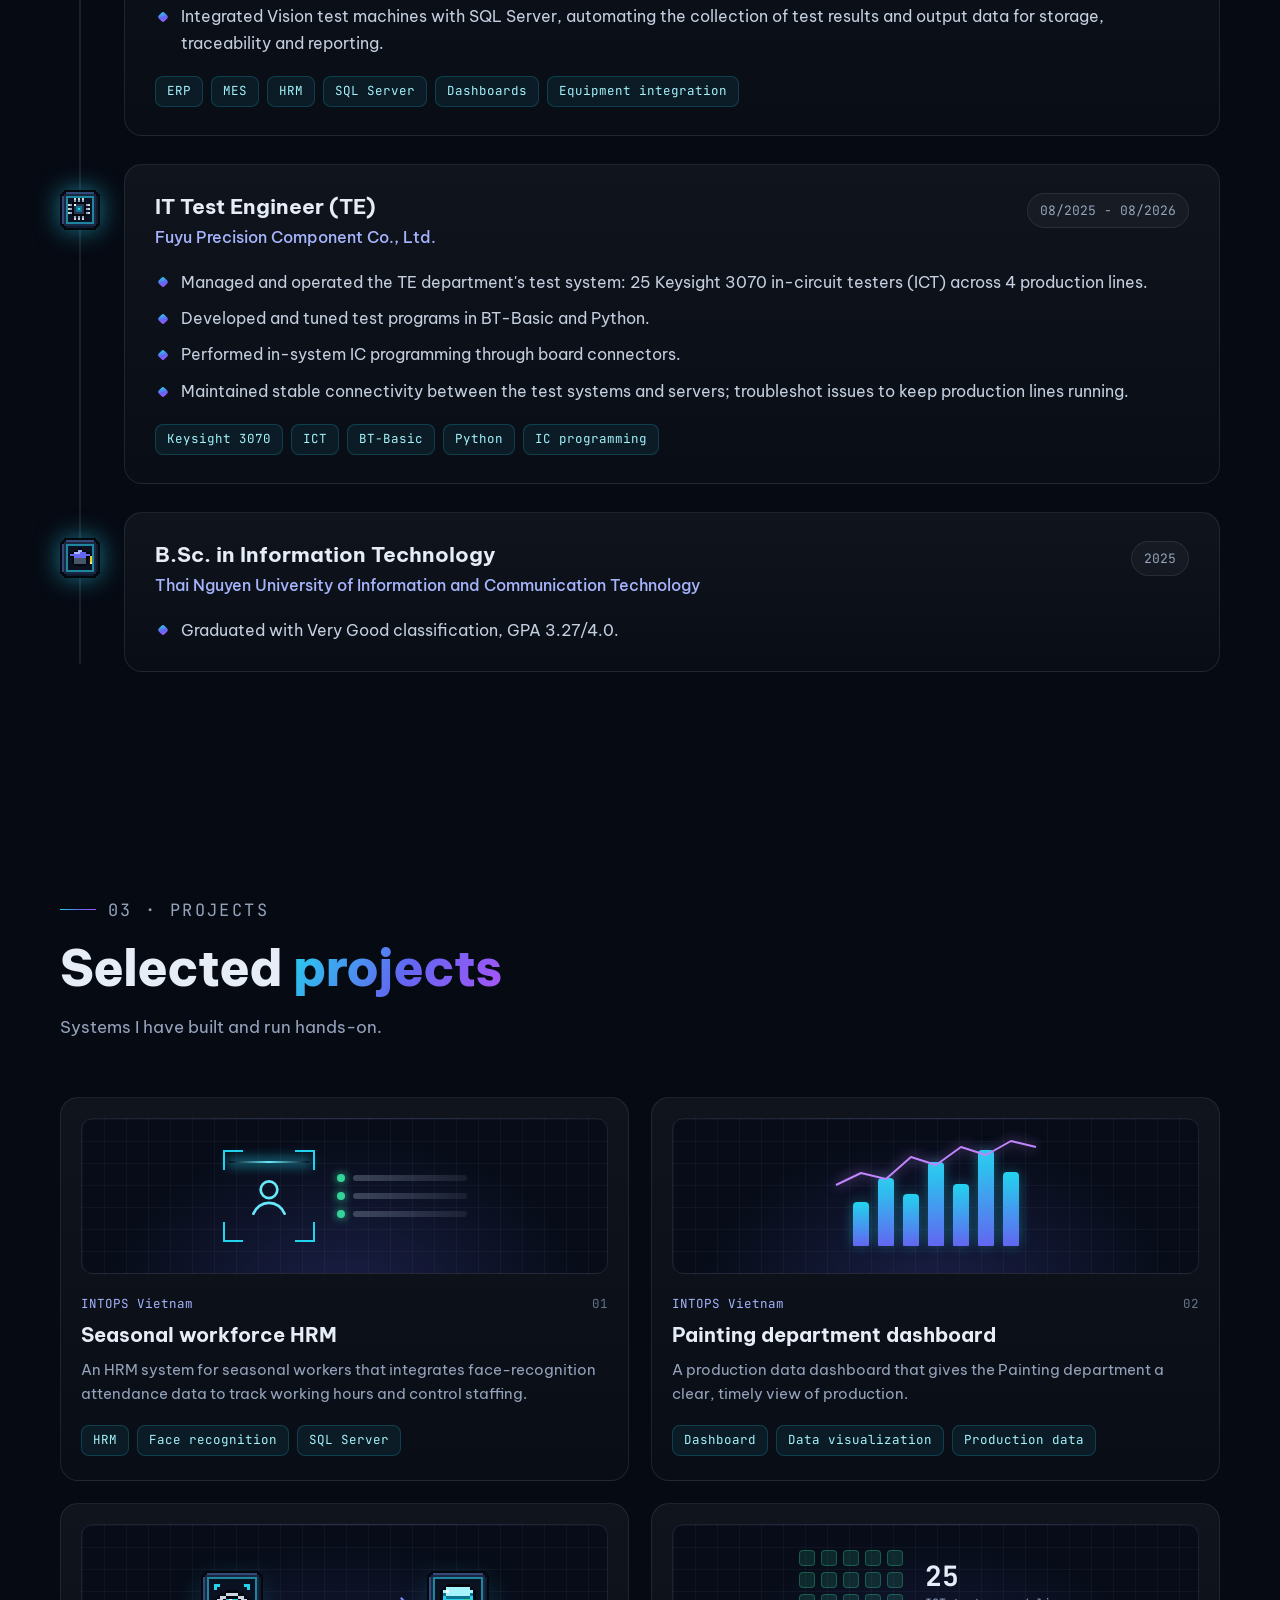
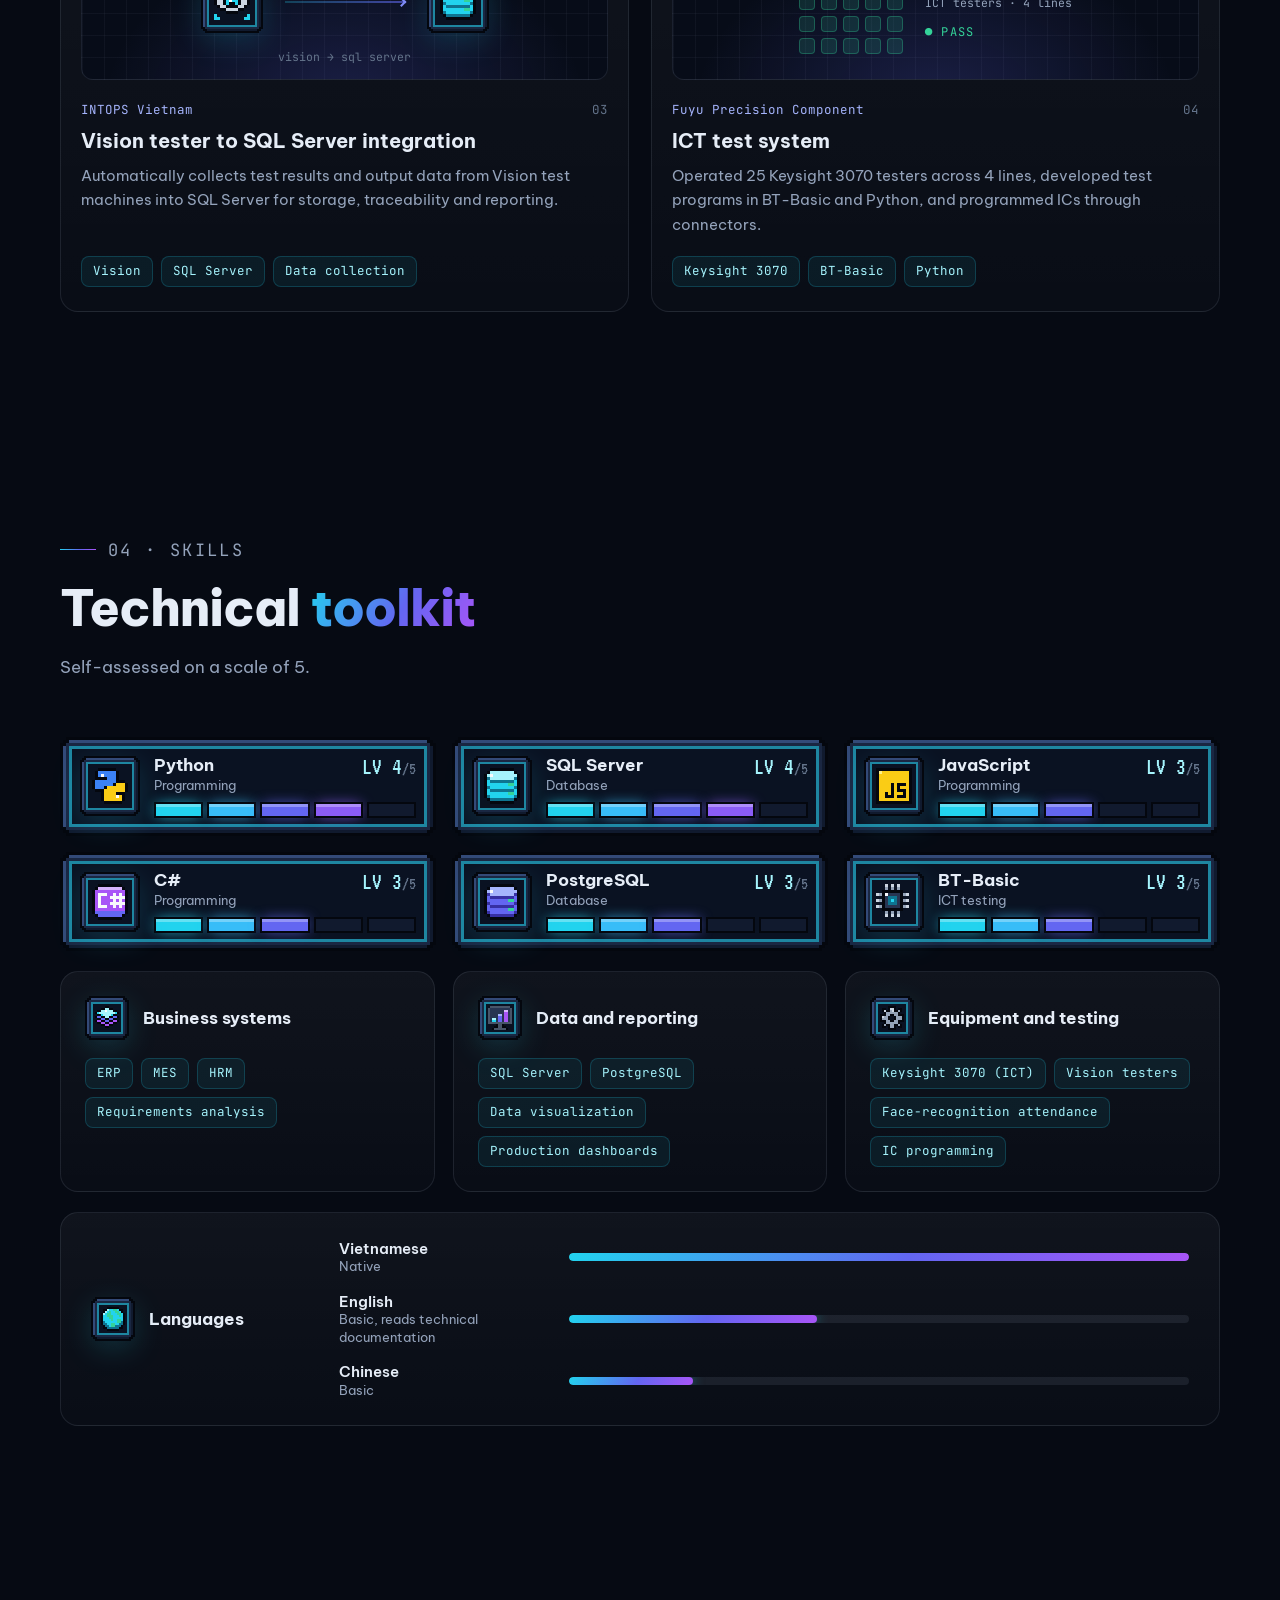
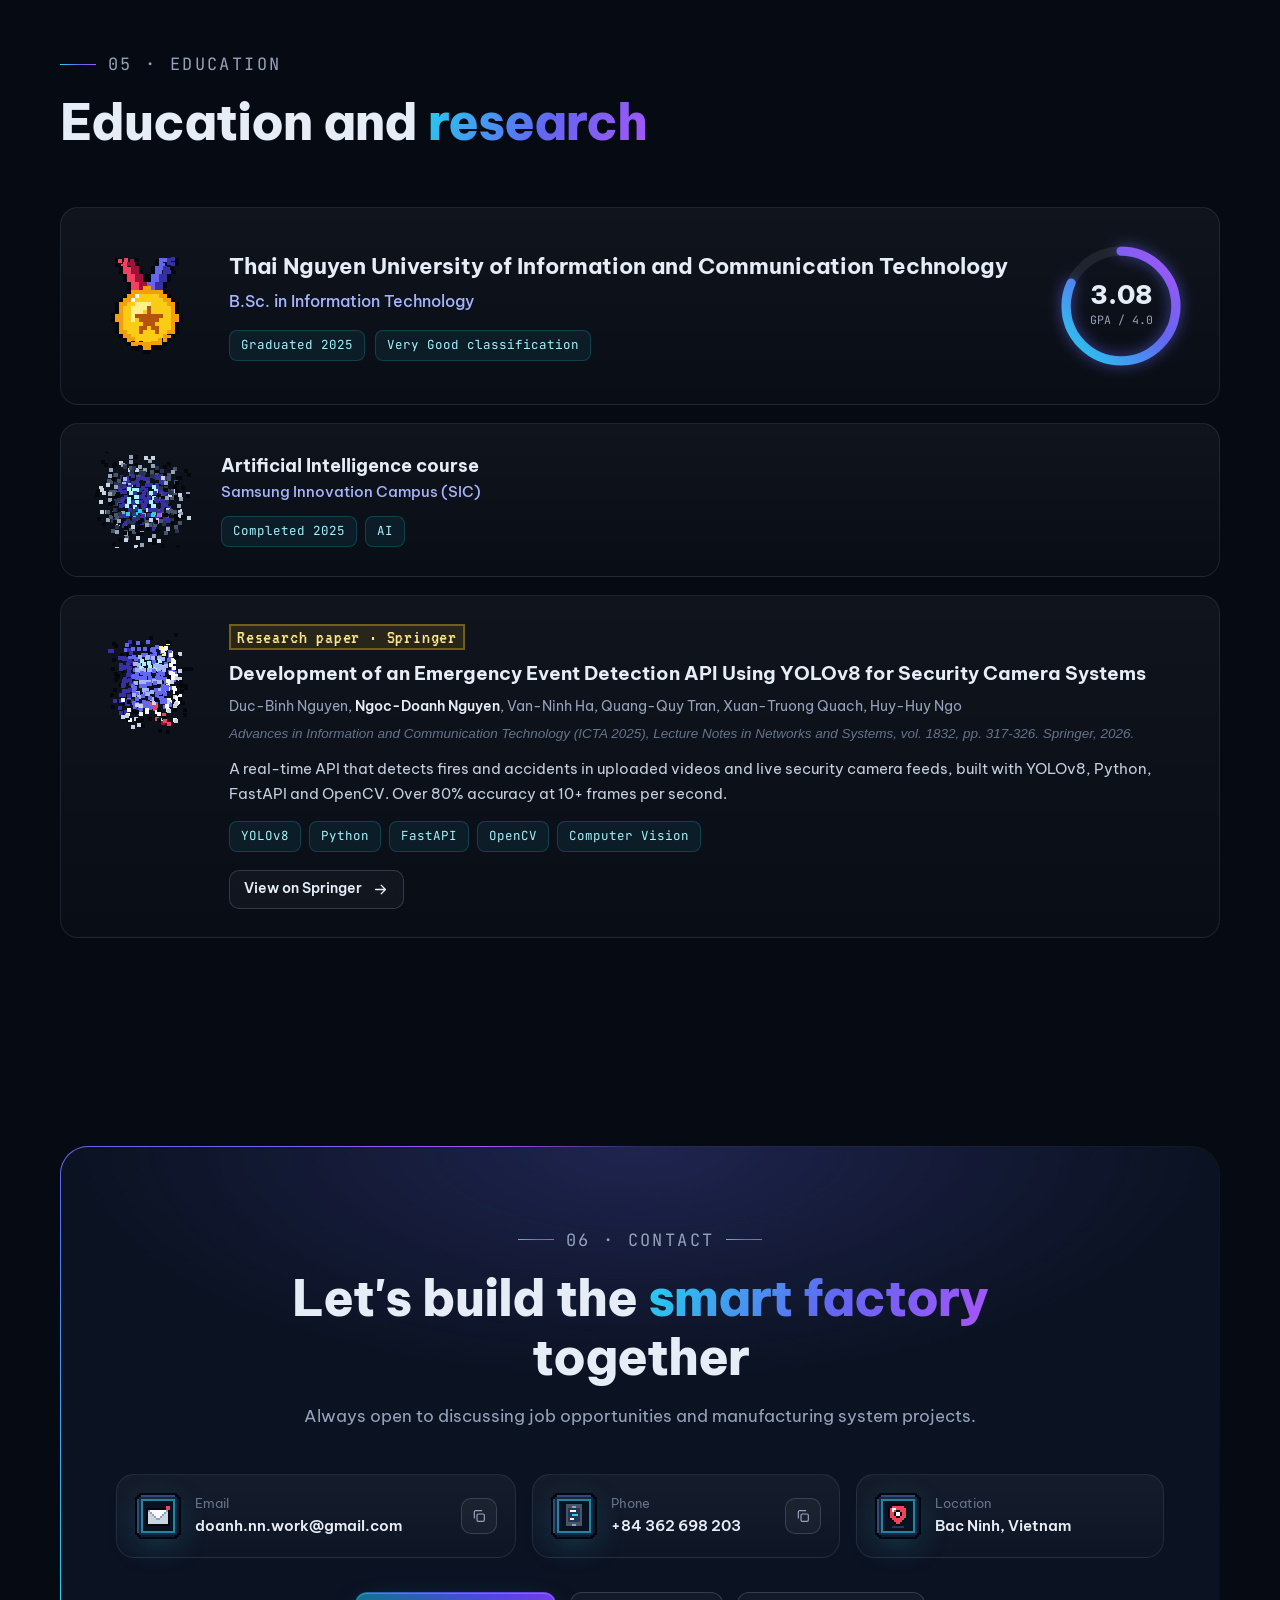
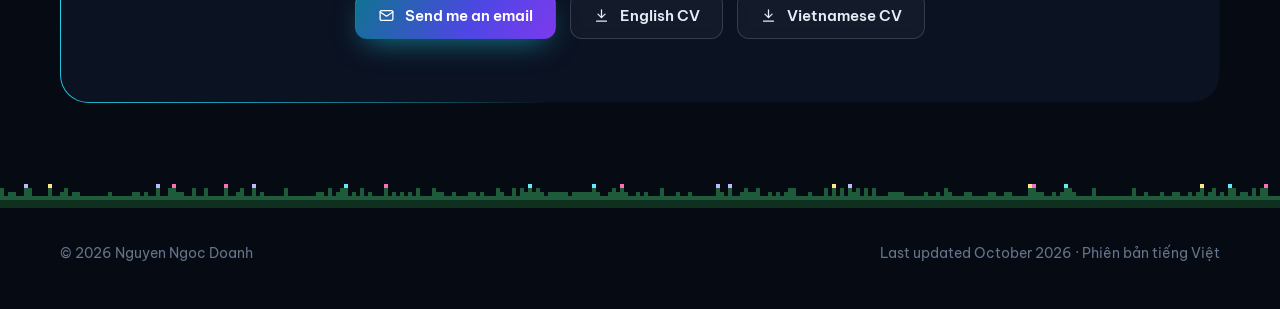
==== commit 56598487: "Add block-assembly pixel art, concentric pixel ring bursts, SIC AI course and Springer paper - Portr" ====
--- a/en/index.html
+++ b/en/index.html
@@ -4,7 +4,7 @@
 <meta charset="utf-8">
 <meta name="viewport" content="width=device-width, initial-scale=1">
 <title>Nguyen Ngoc Doanh | IT System Developer (ERP · MES · HRM)</title>
-<meta name="description" content="Nguyen Ngoc Doanh - IT System Developer at INTOPS Vietnam. Builds ERP, MES and HRM systems, integrates shop-floor equipment data and delivers production dashboards.">
+<meta name="description" content="Nguyen Ngoc Doanh - IT System Developer with a B.Sc. in IT and the Samsung Innovation Campus AI course. Builds ERP, MES and HRM systems, integrates shop-floor equipment data and delivers production dashboards.">
 <meta name="theme-color" content="#060a13">
 <meta property="og:type" content="profile">
 <meta property="og:title" content="Nguyen Ngoc Doanh | IT System Developer">
@@ -85,7 +85,7 @@
     <div class="container">
       <div class="hero-in">
         <div class="hero-text">
-          <p class="badge reveal"><span class="pulse"></span>Currently at INTOPS Vietnam</p>
+          <p class="badge reveal"><span class="pulse"></span>B.Sc. IT, Very Good · Samsung SIC AI</p>
           <p class="hello reveal" style="--d:.08s">&gt; Hello, I'm</p>
           <h1 class="name reveal" style="--d:.16s">Nguyen<br><span class="grad">Ngoc Doanh</span></h1>
           <p class="role reveal" style="--d:.24s">IT System Developer &middot; <span class="typed" data-words='["ERP · MES · HRM","Factory data integration","Production dashboards","SQL Server · Python · C#"]'>ERP · MES · HRM</span><span class="caret" aria-hidden="true"></span></p>
@@ -148,8 +148,8 @@
 
   <div class="marquee" aria-hidden="true">
     <div class="track">
-      <span>ERP</span><span>MES</span><span>HRM</span><span>SQL Server</span><span>Python</span><span>C#</span><span>JavaScript</span><span>PostgreSQL</span><span>Dashboards</span><span>Keysight 3070</span><span>BT-Basic</span><span>Vision</span>
-      <span>ERP</span><span>MES</span><span>HRM</span><span>SQL Server</span><span>Python</span><span>C#</span><span>JavaScript</span><span>PostgreSQL</span><span>Dashboards</span><span>Keysight 3070</span><span>BT-Basic</span><span>Vision</span>
+      <span>ERP</span><span>MES</span><span>HRM</span><span>SQL Server</span><span>Python</span><span>C#</span><span>JavaScript</span><span>PostgreSQL</span><span>Dashboards</span><span>Keysight 3070</span><span>BT-Basic</span><span>Vision</span><span>AI</span><span>YOLOv8</span>
+      <span>ERP</span><span>MES</span><span>HRM</span><span>SQL Server</span><span>Python</span><span>C#</span><span>JavaScript</span><span>PostgreSQL</span><span>Dashboards</span><span>Keysight 3070</span><span>BT-Basic</span><span>Vision</span><span>AI</span><span>YOLOv8</span>
     </div>
   </div>
 
@@ -163,13 +163,15 @@
       <div class="about">
         <div class="about-text reveal">
           <p>
-            I am a <strong>system developer</strong> with a B.Sc. in Information Technology (Very Good
-            classification) from Thai Nguyen University of Information and Communication Technology, 2025.
+            I hold a <strong>B.Sc. in Information Technology (Very Good classification)</strong> from Thai Nguyen
+            University of Information and Communication Technology, 2025. I completed the
+            <strong>Samsung Innovation Campus Artificial Intelligence course</strong> and co-authored a paper on
+            YOLOv8-based emergency detection published by Springer.
           </p>
           <p>
             I started my career as a test engineer at Fuyu Precision Component, managing
-            <strong>25 Keysight 3070 in-circuit testers across 4 production lines</strong>. Since August 2026
-            I have been developing and maintaining the <strong>ERP, MES and HRM</strong> systems at INTOPS Vietnam.
+            <strong>25 Keysight 3070 in-circuit testers across 4 production lines</strong>. I then moved on to
+            developing and maintaining the <strong>ERP, MES and HRM</strong> systems at INTOPS Vietnam.
           </p>
           <p>
             Having worked on the shop floor, I understand where production data comes from and how it needs
@@ -177,7 +179,7 @@
             (MES) and factory digital transformation.
           </p>
           <div class="facts">
-            <div class="fact card"><svg class="icon"><use href="#i-brief"/></svg><span><small>Current role</small><b>IT System Developer</b></span></div>
+            <div class="fact card"><svg class="icon"><use href="#i-brief"/></svg><span><small>Field</small><b>IT System Developer</b></span></div>
             <div class="fact card"><svg class="icon"><use href="#i-pin"/></svg><span><small>Based in</small><b>Bac Ninh, Vietnam</b></span></div>
             <div class="fact card"><svg class="icon"><use href="#i-cap"/></svg><span><small>Education</small><b>B.Sc. IT, Very Good</b></span></div>
             <div class="fact card"><svg class="icon"><use href="#i-cal"/></svg><span><small>Born</small><b>2003</b></span></div>
@@ -225,7 +227,7 @@
                 <h3>IT System Developer</h3>
                 <p class="company">INTOPS Vietnam Co., Ltd.</p>
               </div>
-              <span class="period now"><span class="pulse"></span>08/2026 - Present</span>
+              <span class="period">Since 08/2026</span>
             </div>
             <ul class="bullets">
               <li>Gather and analyze business requirements from departments; develop, extend and maintain features across the ERP, MES and HRM systems.</li>
@@ -394,9 +396,10 @@
     <div class="container">
       <div class="sec-head reveal">
         <p class="eyebrow">05 · Education</p>
-        <h2>Academic <span class="grad">background</span></h2>
+        <h2>Education and <span class="grad">research</span></h2>
       </div>
       <article class="edu card glow reveal">
+        <canvas class="badge-art" data-art="grad" aria-hidden="true"></canvas>
         <span class="ic-box"><svg class="icon"><use href="#i-cap"/></svg></span>
         <div>
           <h3>Thai Nguyen University of Information and Communication Technology</h3>
@@ -404,6 +407,24 @@
           <ul class="tags edu-badges"><li>Graduated 2025</li><li>Very Good classification</li></ul>
         </div>
         <div class="dial" style="--p:81.75"><svg viewBox="0 0 112 112"><circle class="trk" cx="56" cy="56" r="48"/><circle class="bar" cx="56" cy="56" r="48"/></svg><div class="dial-val"><b data-count="3.27">3.27</b><small>GPA / 4.0</small></div></div>
+      </article>
+
+      <article class="award card glow reveal">
+        <canvas class="badge-art" data-art="ai" data-delay="250" aria-hidden="true"></canvas>
+        <div><h3>Artificial Intelligence course</h3><p class="company">Samsung Innovation Campus (SIC)</p><ul class="tags"><li>Completed 2025</li><li>AI</li></ul></div>
+      </article>
+
+      <article class="paper card glow reveal">
+        <canvas class="badge-art" data-art="book" data-delay="150" aria-hidden="true"></canvas>
+        <div>
+          <p class="paper-kicker">Research paper · Springer</p>
+          <h3><a href="https://doi.org/10.1007/978-3-032-18159-6_34" target="_blank" rel="noopener">Development of an Emergency Event Detection API Using YOLOv8 for Security Camera Systems</a></h3>
+          <p class="paper-authors">Duc-Binh Nguyen, <b>Ngoc-Doanh Nguyen</b>, Van-Ninh Ha, Quang-Quy Tran, Xuan-Truong Quach, Huy-Huy Ngo</p>
+          <p class="paper-book"><i>Advances in Information and Communication Technology (ICTA 2025), Lecture Notes in Networks and Systems, vol. 1832, pp. 317-326. Springer, 2026.</i></p>
+          <p class="paper-desc">A real-time API that detects fires and accidents in uploaded videos and live security camera feeds, built with YOLOv8, Python, FastAPI and OpenCV. Over 80% accuracy at 10+ frames per second.</p>
+          <ul class="tags"><li>YOLOv8</li><li>Python</li><li>FastAPI</li><li>OpenCV</li><li>Computer Vision</li></ul>
+          <a class="btn btn-ghost btn-sm paper-link" href="https://doi.org/10.1007/978-3-032-18159-6_34" target="_blank" rel="noopener">View on Springer<svg class="icon"><use href="#i-arrow"/></svg></a>
+        </div>
       </article>
     </div>
   </section>
@@ -469,9 +490,10 @@
     <button class="dlg-x" type="button" aria-label="Close dialog">&times;</button>
   </div>
   <ul class="dlg-lines" hidden>
-    <li>Hi there! I'm Doanh, an IT System Developer at INTOPS Vietnam.</li>
+    <li>Hi there! I'm Doanh, an IT System Developer with a B.Sc. in IT (Very Good).</li>
     <li>Every day I move data from shop-floor machines into SQL Server, then on to ERP, MES, HRM and dashboards.</li>
-    <li>Before that I was a Test Engineer at Fuyu, looking after 25 Keysight 3070 ICT testers on 4 production lines.</li>
+    <li>I was a Test Engineer at Fuyu, looking after 25 Keysight 3070 ICT testers on 4 production lines.</li>
+    <li>I finished the Samsung Innovation Campus AI course, and co-authored a YOLOv8 paper published by Springer!</li>
     <li>Want the details? Grab my CV or drop me an email!</li>
   </ul>
 </div>
--- a/pixel.css
+++ b/pixel.css
@@ -141,12 +141,47 @@
 .js .lvl .lvl-bar i { transition: background-color 0s, box-shadow 0s; transition-delay: calc(.4s + var(--i) * .16s); }
 .js .lvl:not(.in) .lvl-bar i.on { background: #111a2e; box-shadow: inset 0 0 0 2px #04070e; }
 
+/* ---------- Lớp hiệu ứng nổ vòng tròn, phủ màn hình ---------- */
+.fx { position: fixed; top: 0; left: 0; z-index: 80; pointer-events: none; image-rendering: pixelated; }
+
+/* ---------- Chân dung gom từ khối vuông (khi chưa có avatar.jpg) ---------- */
+.px-portrait { position: absolute; left: 7%; top: 12%; width: 86%; height: 88%; image-rendering: pixelated; }
+.photo.px-on > span { opacity: 0; transition: opacity .6s; }
+.photo.px-on { background: radial-gradient(circle at 50% 38%, #1b3256, #0a1020 72%); }
+.px-portrait.built { filter: drop-shadow(0 0 18px rgba(34, 211, 238, .25)); }
+
+/* ---------- Học vấn: huy hiệu và bài báo ---------- */
+.badge-art { flex: none; width: 96px; height: 96px; image-rendering: pixelated; }
+.badge-art.built { filter: drop-shadow(0 6px 14px rgba(250, 204, 21, .18)); }
+.js .edu > .ic-box { display: none; }
+.edu > .badge-art { width: 104px; height: 104px; }
+.award { display: flex; align-items: center; gap: 30px; margin-top: 18px; padding: 28px 34px; }
+.award h3 { font-size: 18px; font-weight: 700; line-height: 1.35; }
+.award .company { margin-top: 2px; font-size: 14.5px; }
+.award .tags { margin-top: 12px; }
+.paper { display: flex; align-items: flex-start; gap: 26px; margin-top: 18px; padding: 28px 30px; }
+.paper .badge-art { width: 112px; height: 112px; }
+.paper-kicker {
+  display: inline-block; padding: 0 8px; margin-bottom: 10px;
+  font-family: var(--pixel); font-size: 20px; line-height: 1.3; letter-spacing: .04em; color: #fde68a;
+  background: rgba(250, 204, 21, .1); box-shadow: inset 0 0 0 2px rgba(250, 204, 21, .35);
+}
+.paper h3 { font-size: 19px; font-weight: 700; line-height: 1.4; }
+.paper h3 a { background: linear-gradient(var(--c1), var(--c1)) 0 100% / 0 2px no-repeat; transition: background-size .35s var(--ease), color .2s; }
+.paper h3 a:hover { color: #a5f3fc; background-size: 100% 2px; }
+.paper-authors { margin-top: 8px; font-size: 14px; color: var(--muted); }
+.paper-authors b { color: var(--text); font-weight: 600; }
+.paper-book { margin-top: 4px; font-size: 13.5px; color: var(--dim); }
+.paper-desc { margin-top: 12px; font-size: 15px; color: #c4cfdf; }
+.paper .tags { margin-top: 14px; }
+.paper-link { margin-top: 18px; }
+
 /* ---------- Bãi cỏ chân trang ---------- */
 .footer { position: relative; }
 .meadow { position: absolute; left: 0; bottom: 100%; pointer-events: none; image-rendering: pixelated; }
 
 /* ---------- Không có JS: ẩn phần chỉ vẽ được bằng canvas ---------- */
-.no-js .land, .no-js .sky, .no-js .meadow, .no-js .dlg { display: none; }
+.no-js .land, .no-js .sky, .no-js .meadow, .no-js .dlg, .no-js .badge-art { display: none; }
 
 @media (max-width: 900px) {
   .lvls { grid-template-columns: repeat(2, 1fr); }
@@ -154,6 +189,11 @@
 }
 @media (max-width: 600px) {
   .lvls { grid-template-columns: 1fr; }
+  .award { gap: 16px; padding: 20px; }
+  .badge-art, .edu > .badge-art { width: 76px; height: 76px; }
+  .paper { flex-direction: column; gap: 14px; padding: 22px 20px; }
+  .paper .badge-art { width: 80px; height: 80px; }
+  .paper h3 { font-size: 17px; }
   .tl-dot.px-on { --fw: 4px; left: -48px; width: 30px; height: 30px; top: 22px; }
   .tl-dot.px-on .px-ic { width: 22px; height: 22px; }
   .dlg { bottom: 12px; }
@@ -169,5 +209,5 @@
   .dlg { transition: none; }
 }
 @media print {
-  .land, .sky, .meadow, .dlg { display: none !important; }
-}
+  .land, .sky, .meadow, .dlg, .fx, .badge-art, .px-portrait { display: none !important; }
+}
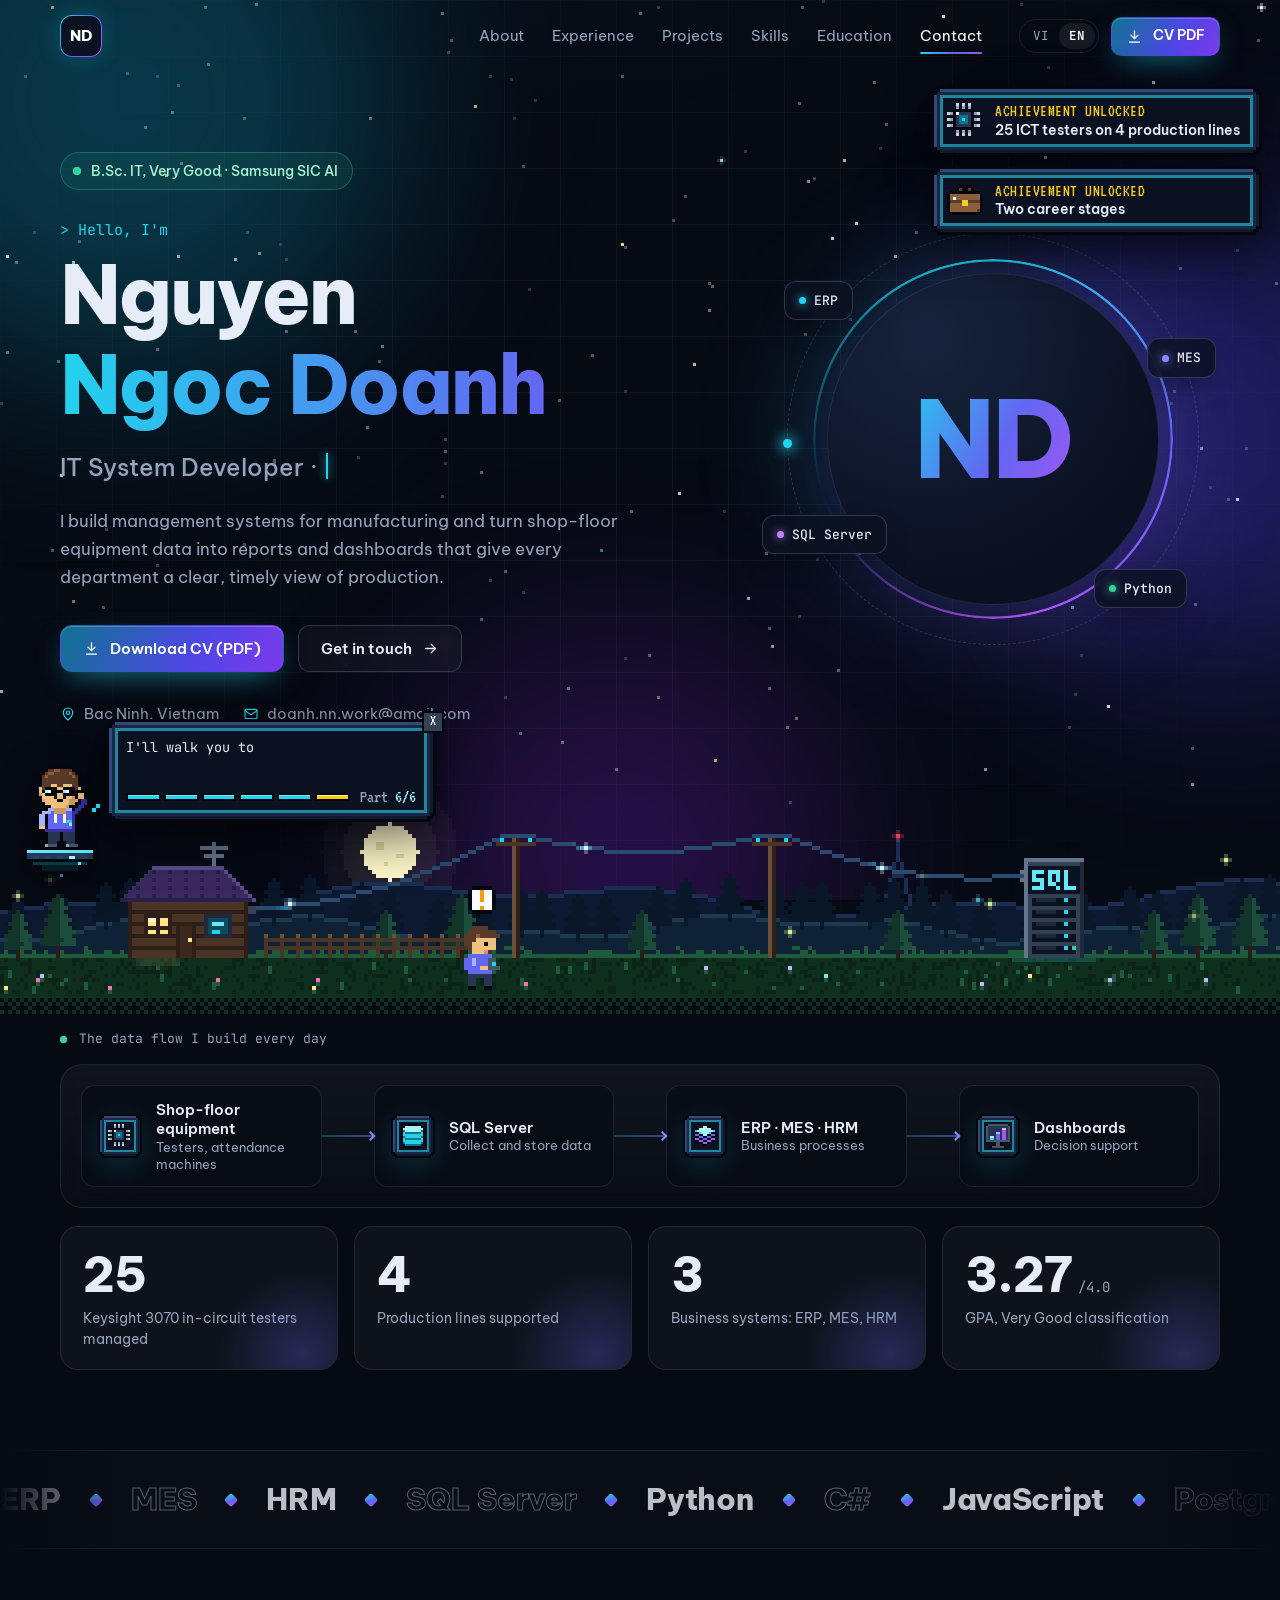
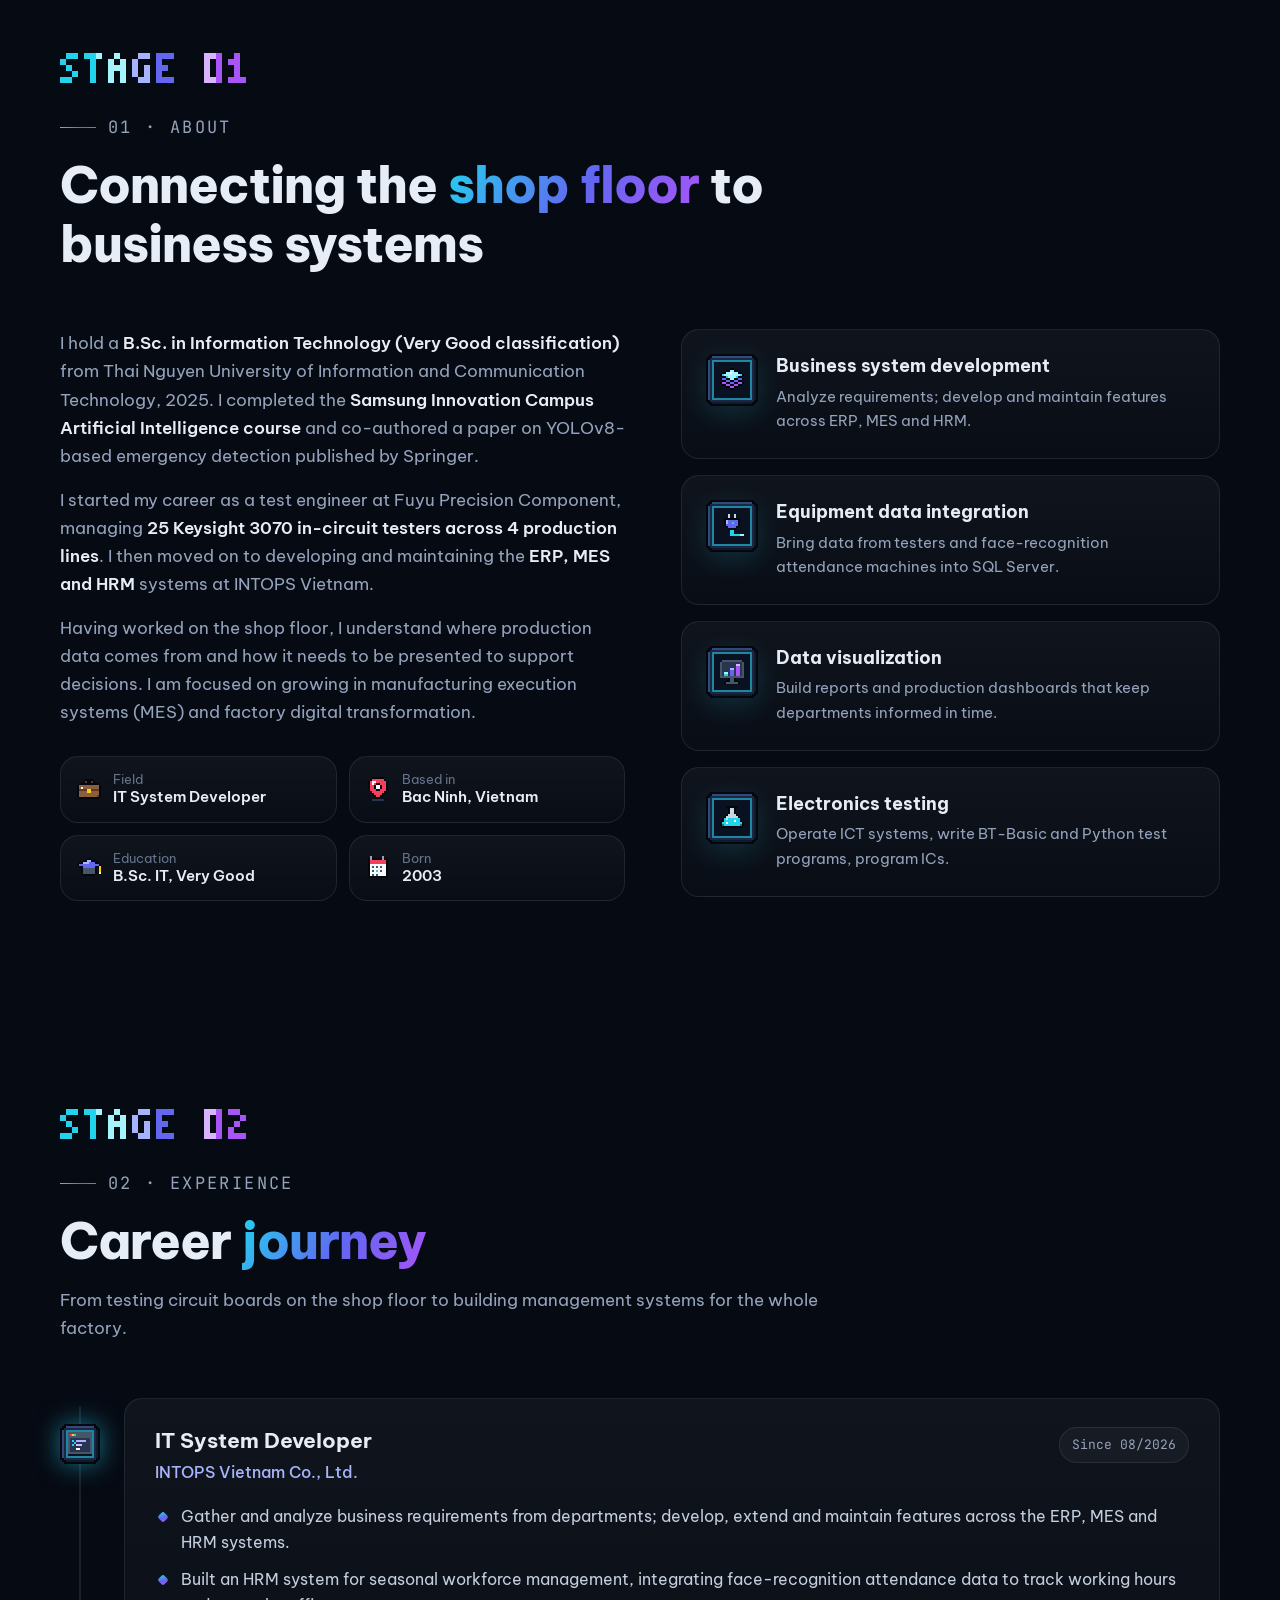
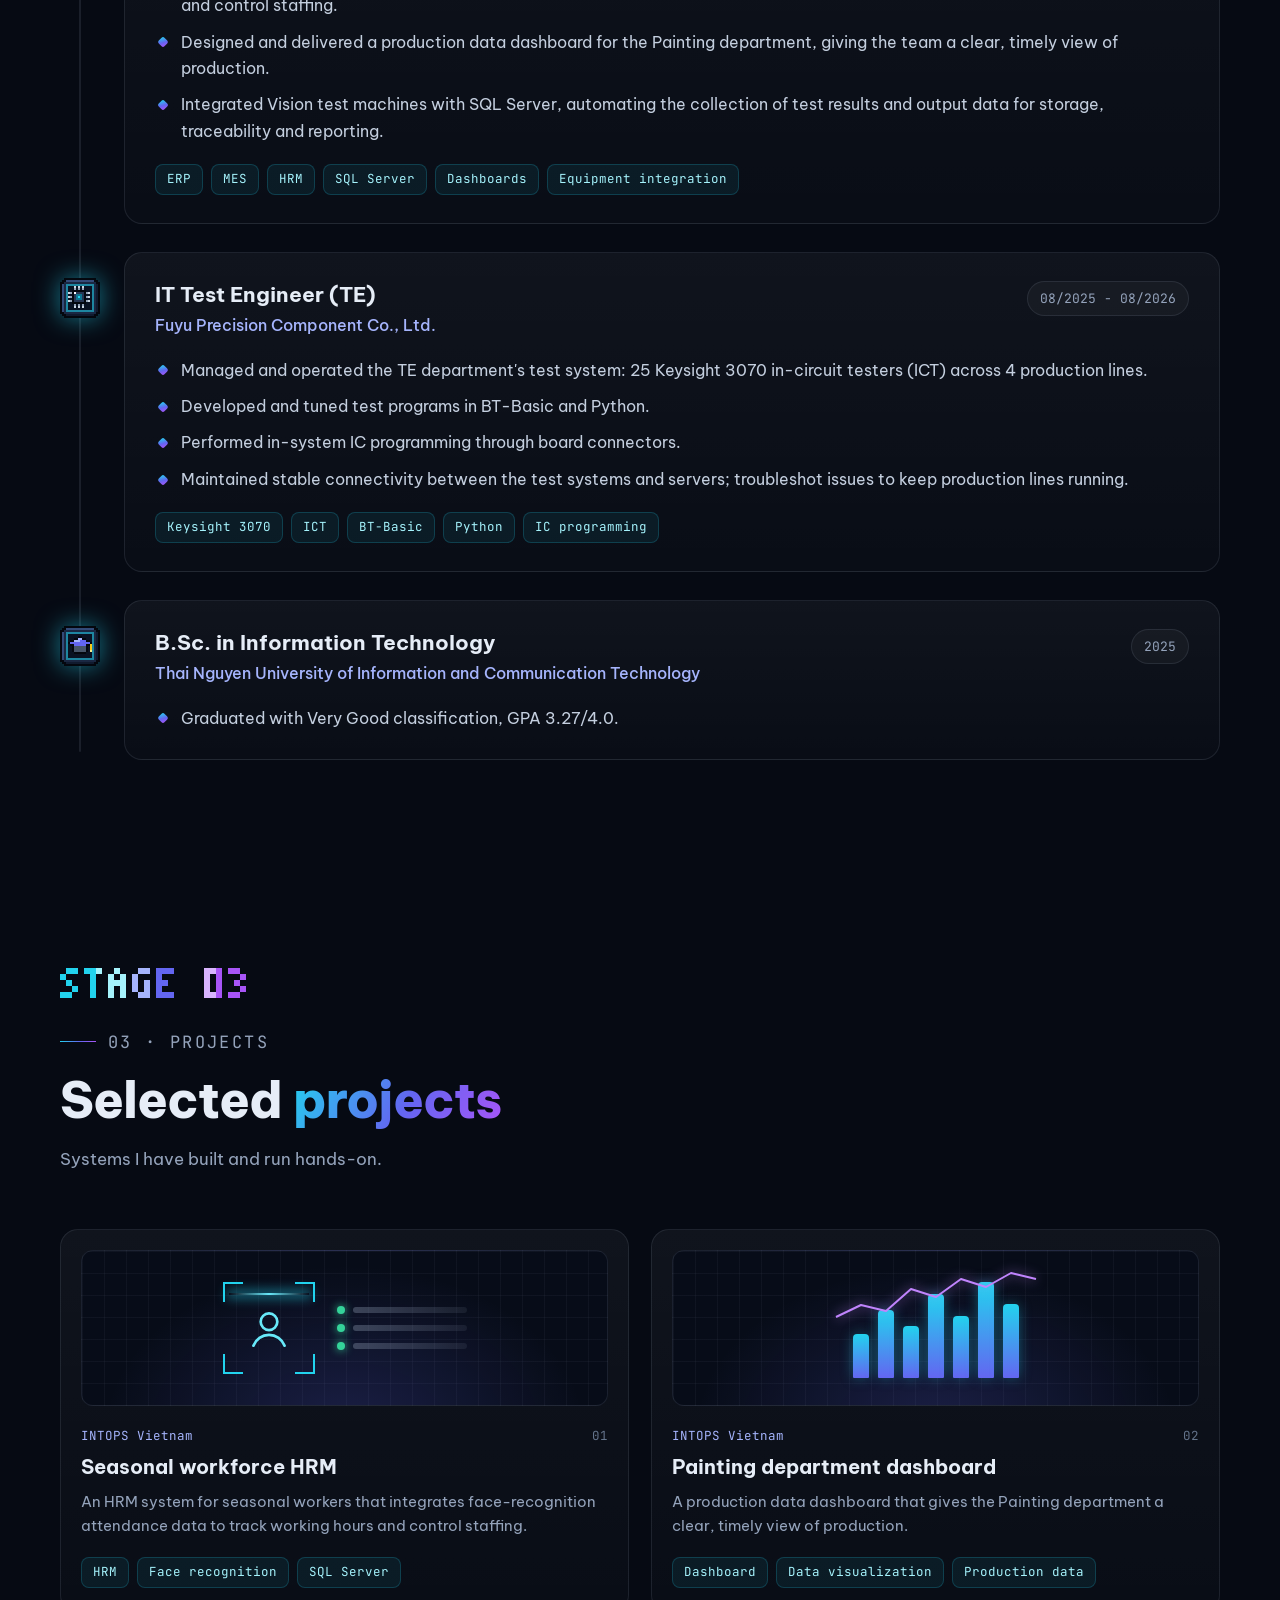
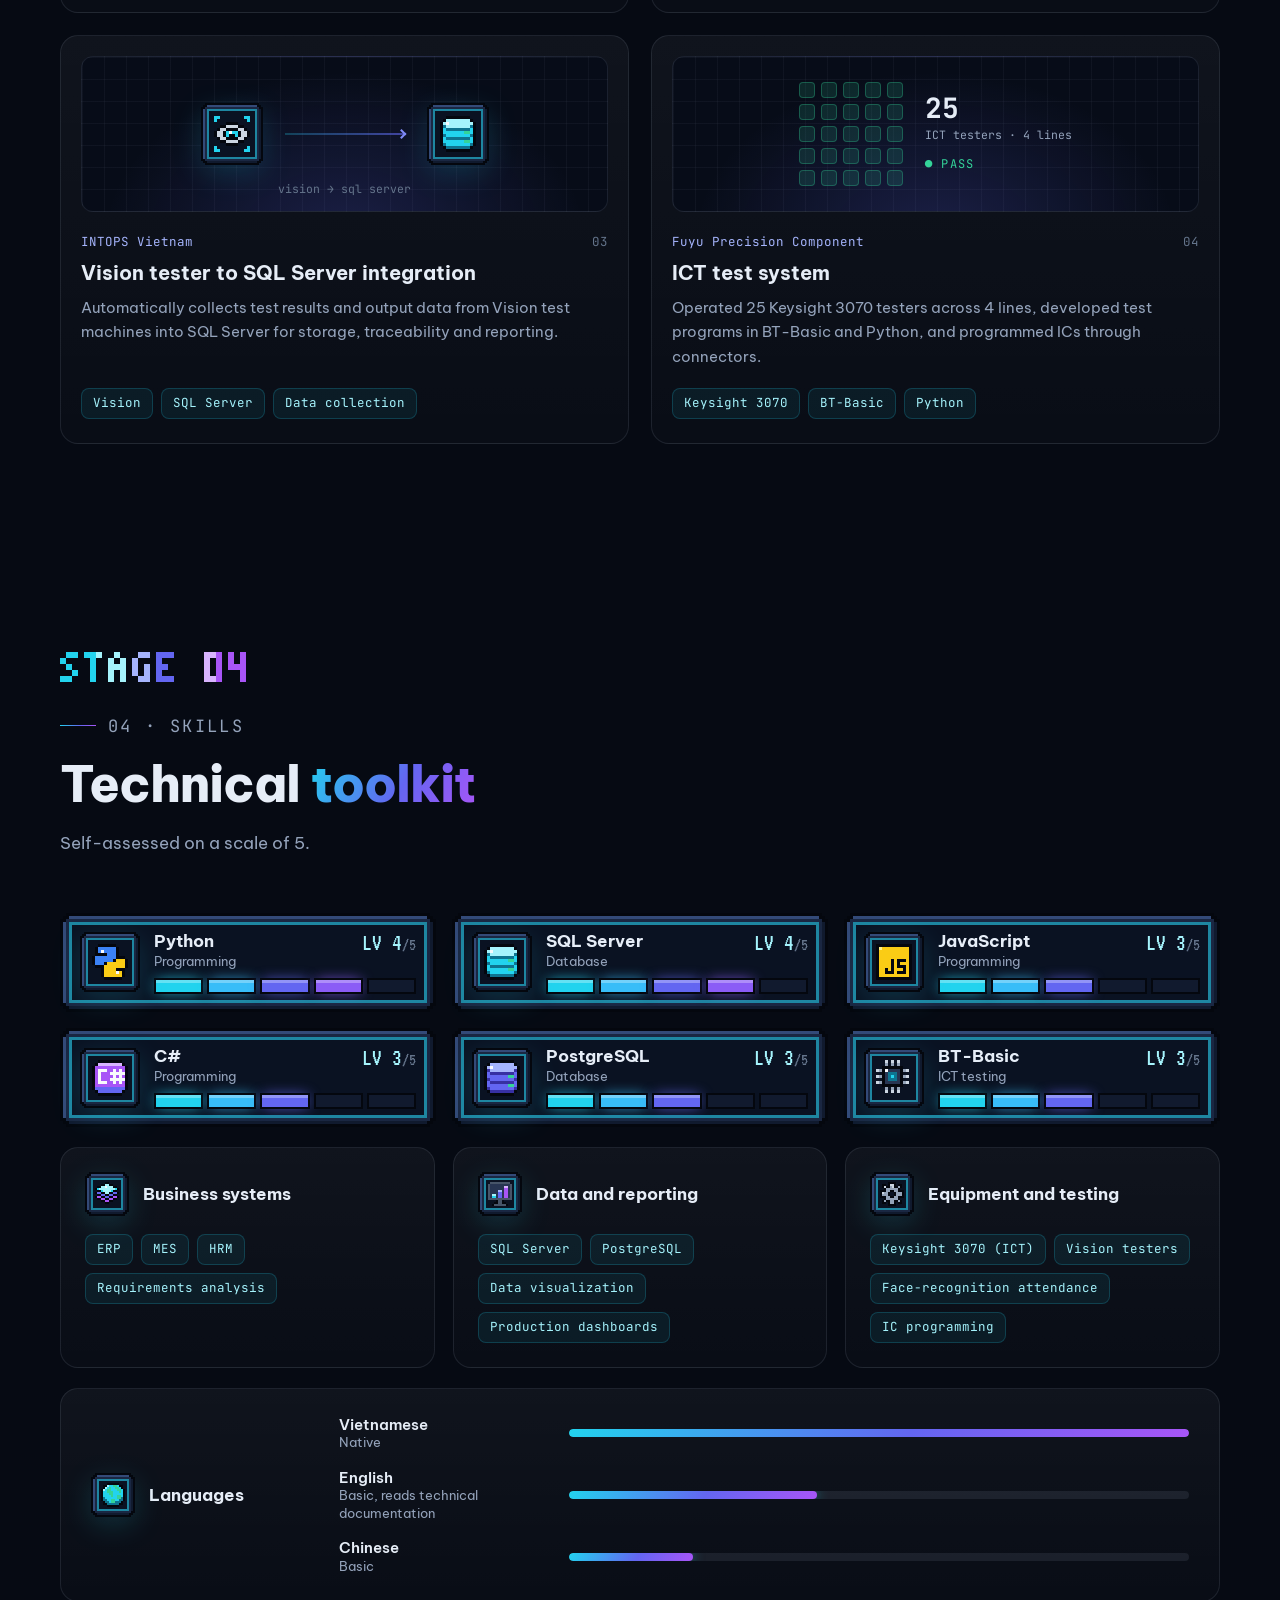
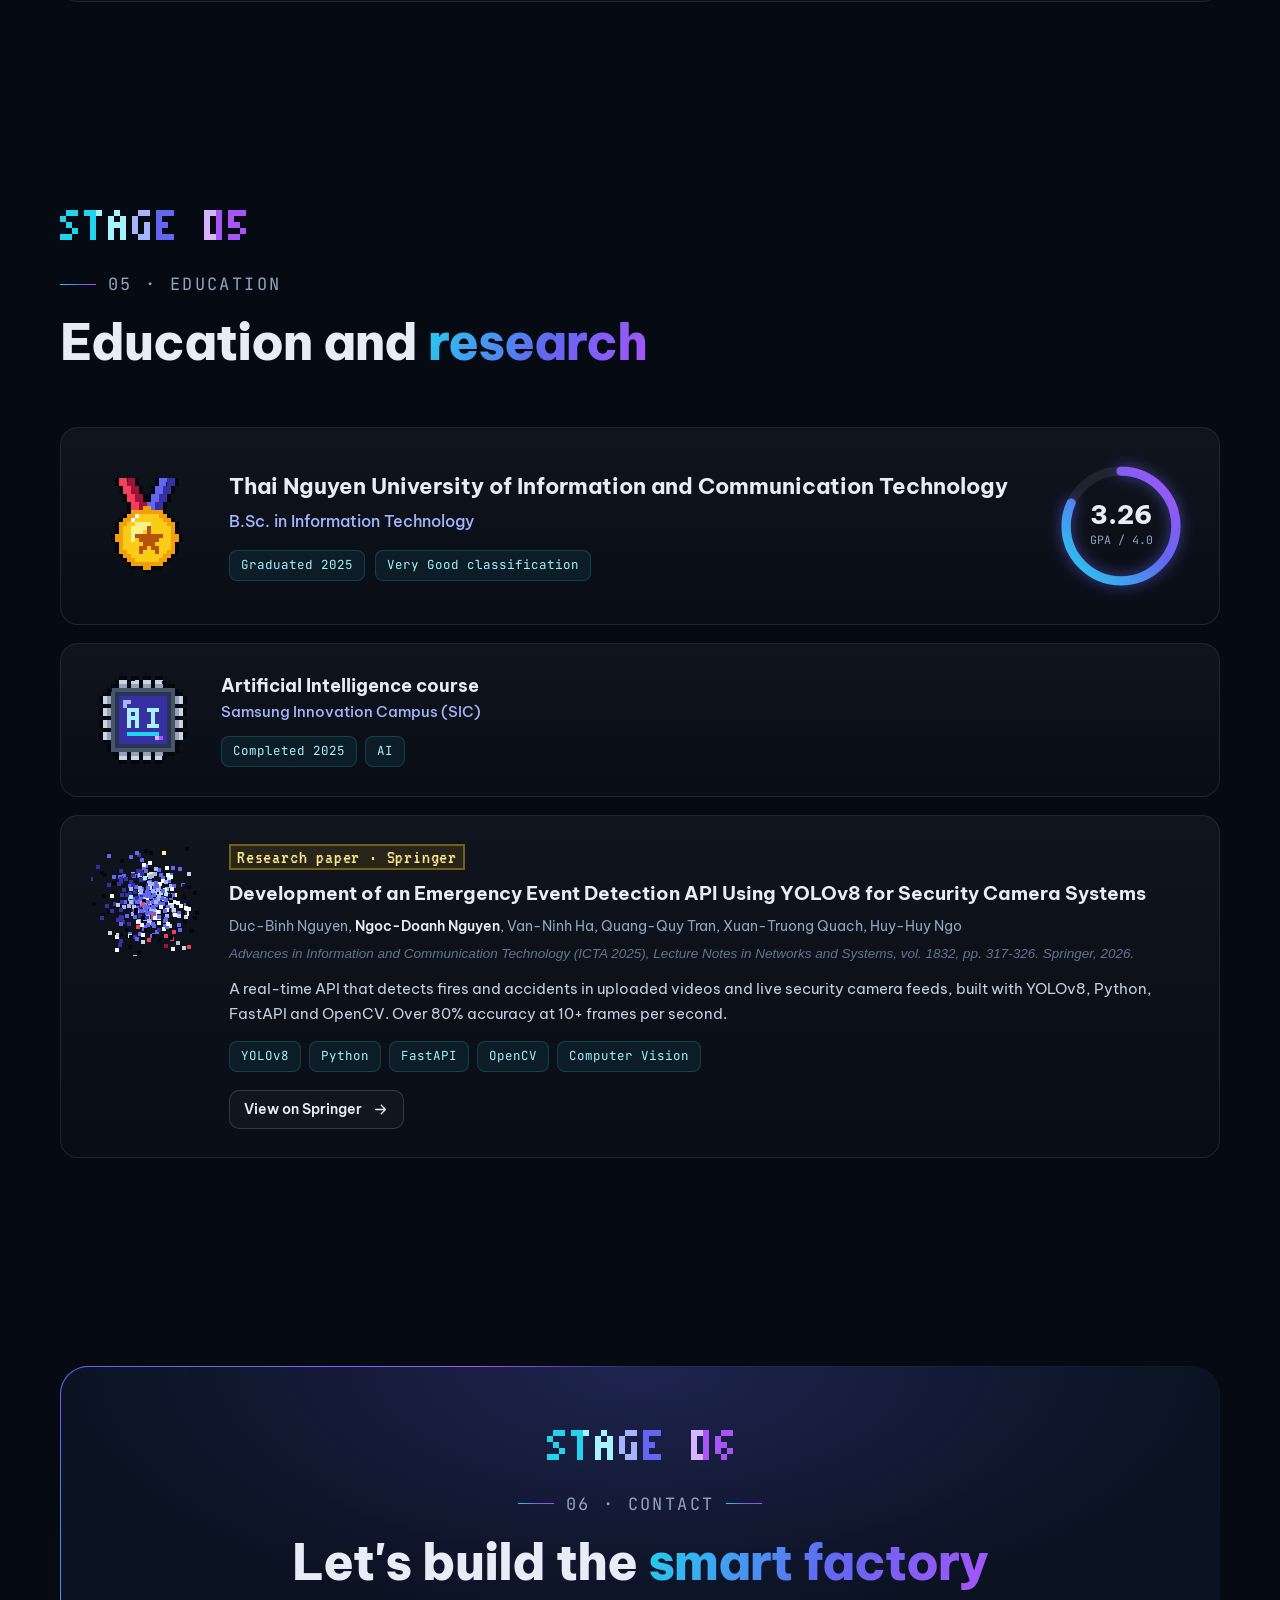
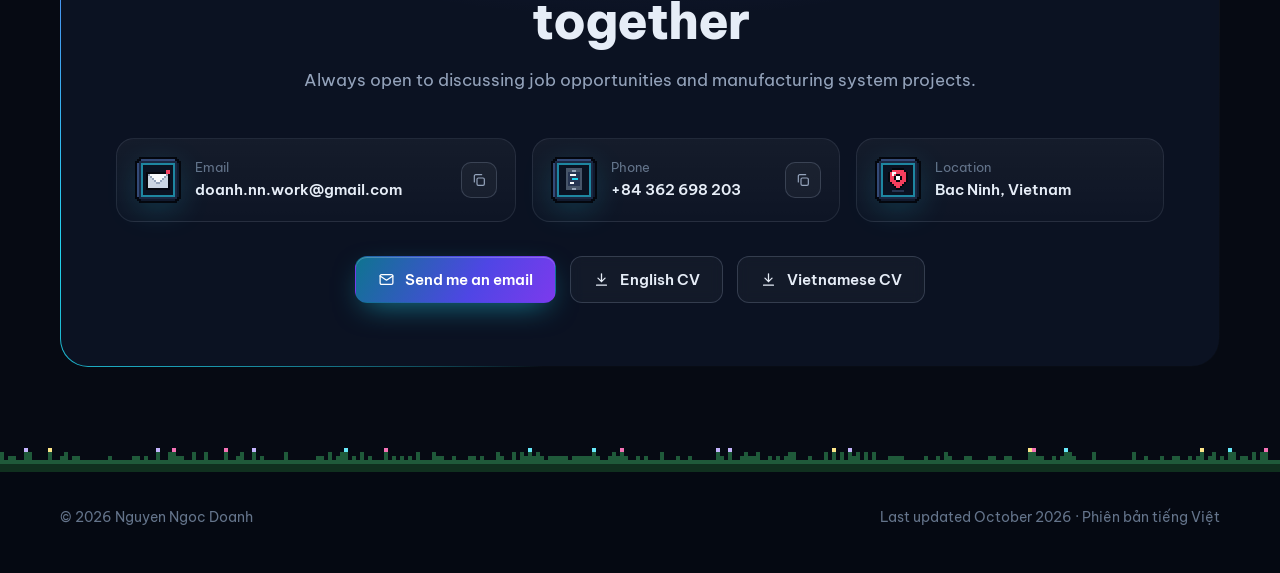
==== commit 328d6278: "Add pixel guide that follows the reader, stage cards, achievements, dawn sky and secret code - Portr" ====
--- a/en/index.html
+++ b/en/index.html
@@ -21,6 +21,8 @@
 <script src="../script.js" defer></script>
 <script src="../sprites.js" defer></script>
 <script src="../pixel.js" defer></script>
+<script src="../guide.js" defer></script>
+<script src="../extras.js" defer></script>
 </head>
 <body>
 <a class="skip" href="#about">Skip to content</a>
@@ -498,6 +500,32 @@
   </ul>
 </div>
 
+<!-- Doanh dẫn đường: hiện ở góc trái dưới khi ảnh chân dung khuất (guide.js) -->
+<aside class="guide" aria-label="Doanh the guide" hidden>
+  <div class="g-bubble">
+    <p class="g-text" aria-hidden="true"></p>
+    <p class="sr-only g-live" aria-live="polite"></p>
+    <div class="g-actions" hidden>
+      <a class="btn btn-primary btn-sm" href="../assets/cv/CV_Nguyen_Ngoc_Doanh_EN.pdf"><svg class="icon"><use href="#i-down"/></svg>Download CV</a>
+      <a class="btn btn-ghost btn-sm" href="mailto:doanh.nn.work@gmail.com"><svg class="icon"><use href="#i-mail"/></svg>Send email</a>
+    </div>
+    <div class="g-xp"><span class="g-cells" aria-hidden="true"></span><span class="g-step-wrap">Part <span class="g-step">0/6</span></span></div>
+    <button class="g-x" type="button" aria-label="Hide notes">&times;</button>
+  </div>
+  <button class="g-me" type="button" aria-label="Doanh the guide. Click to show or hide notes"><canvas width="28" height="48"></canvas></button>
+  <ul class="g-lines" hidden>
+    <li data-for="top">I'll walk you to the end of the page! Click me to hide my notes.</li>
+    <li data-for="about">I'm based in Bac Ninh. I love connecting shop-floor machine data to business systems.</li>
+    <li data-for="experience">First I looked after 25 ICT testers at Fuyu, then moved on to ERP, MES and HRM at INTOPS.</li>
+    <li data-for="projects">I built these projects hands-on. Hover a card, it tilts!</li>
+    <li data-for="skills">Python and SQL Server are my go-to tools, level 4!</li>
+    <li data-for="education">B.Sc. with Very Good, the Samsung AI course, and a YOLOv8 paper published by Springer!</li>
+    <li data-for="contact">Thanks for reading to the end! Drop me an email or grab my CV.</li>
+    <li data-for="konami">Whoa, you found the secret code! Enjoy the pixel rain!</li>
+  </ul>
+</aside>
+<div class="achv" role="status" aria-live="polite"></div>
+
 <button class="to-top" type="button" aria-label="Back to top">
   <svg class="pr" viewBox="0 0 52 52" aria-hidden="true"><circle cx="26" cy="26" r="24"/></svg>
   <svg class="icon"><use href="#i-up"/></svg>
--- a/pixel.css
+++ b/pixel.css
@@ -179,6 +179,105 @@
 /* ---------- Bãi cỏ chân trang ---------- */
 .footer { position: relative; }
 .meadow { position: absolute; left: 0; bottom: 100%; pointer-events: none; image-rendering: pixelated; }
+
+/* ---------- Doanh dẫn đường ở góc trái dưới (guide.js) ---------- */
+.guide {
+  position: fixed; left: 18px; bottom: 14px; z-index: 55;
+  display: flex; align-items: flex-end; gap: 4px;
+  pointer-events: none;
+}
+.guide[hidden], .guide [hidden] { display: none !important; }
+.guide > * { pointer-events: auto; }
+.g-me {
+  order: -1; padding: 0; border: 0; background: none; cursor: pointer;
+  filter: drop-shadow(0 10px 18px rgba(0, 0, 0, .55));
+  transition: transform .3s var(--ease), opacity .3s;
+}
+.g-me canvas { display: block; image-rendering: pixelated; }
+.g-me:hover { transform: translateY(-4px); }
+.g-me:focus-visible { outline: 2px dashed var(--c1); outline-offset: 2px; border-radius: 0; }
+/* Lúc các khối đang bay thì ẩn nhân vật thật */
+.guide.arriving .g-me, .guide.leaving .g-me { opacity: 0; transition: none; }
+.guide.arriving .g-bubble, .guide.leaving .g-bubble { display: none; }
+
+.g-bubble {
+  --fw: 12px;
+  position: relative; width: min(330px, calc(100vw - 150px)); margin-bottom: 64px; padding: 6px 8px 4px;
+  border: var(--fw) solid transparent; border-image: var(--px-frame) 4 fill / var(--fw) stretch;
+  filter: drop-shadow(0 14px 24px rgba(0, 0, 0, .6));
+  opacity: 0; translate: -10px 8px; pointer-events: none;
+  transition: opacity .22s, translate .22s steps(3);
+}
+.guide.talk .g-bubble { opacity: 1; translate: none; pointer-events: auto; }
+/* Đuôi bong bóng chỉ về phía nhân vật */
+.g-bubble::before {
+  content: ""; position: absolute; left: -22px; bottom: 2px;
+  width: 4px; height: 4px; background: #22d3ee;
+  box-shadow: -4px 4px #22d3ee, -8px 8px #04070e, 0 4px #04070e, -4px 8px #04070e;
+}
+.g-text { min-height: 3.2em; font-family: var(--mono); font-size: 13.5px; line-height: 1.6; color: #e6edf7; }
+.g-actions { display: flex; flex-wrap: wrap; gap: 8px; margin-top: 10px; }
+.g-actions .btn { padding: 8px 12px; font-size: 13px; }
+.g-xp { display: flex; align-items: center; gap: 10px; margin-top: 8px; }
+.g-cells { display: flex; gap: 3px; flex: 1; }
+.g-cells i { flex: 1; height: 8px; background: #111a2e; box-shadow: inset 0 0 0 2px #04070e; transition: background-color .3s; }
+.g-cells i.on { background: linear-gradient(#67e8f9 0 3px, #22d3ee 3px); }
+.g-cells i.on:last-child { background: linear-gradient(#fef08a 0 3px, #facc15 3px); }
+.g-step-wrap { font-family: var(--pixel); font-size: 18px; line-height: 1; color: var(--muted); white-space: nowrap; }
+.g-step { color: #a5f3fc; }
+.g-x {
+  position: absolute; top: -20px; right: -20px;
+  display: grid; place-items: center; width: 22px; height: 22px; padding: 0 0 2px;
+  border: 0; cursor: pointer; background: #334155; color: #fff;
+  font-family: var(--pixel); font-size: 20px; line-height: 1;
+  box-shadow: inset 0 0 0 2px #04070e;
+}
+.g-x:hover { background: #f43f5e; }
+.g-fly { position: fixed; inset: 0; z-index: 56; pointer-events: none; }
+/* Ảnh chân dung đã bay đi */
+.photo.away > * { visibility: hidden; }
+
+/* ---------- Thông báo thành tựu (extras.js) ---------- */
+.achv { position: fixed; top: calc(var(--nav-h) + 14px); right: 18px; z-index: 66; display: grid; gap: 10px; pointer-events: none; }
+.achv-item {
+  --fw: 12px;
+  display: flex; align-items: center; gap: 12px; padding: 4px 10px 4px 4px; min-width: 250px;
+  border: var(--fw) solid transparent; border-image: var(--px-frame) 4 fill / var(--fw) stretch;
+  filter: drop-shadow(0 12px 22px rgba(0, 0, 0, .6));
+  animation: achv-in .45s steps(5) both;
+}
+.achv-item.bye { animation: achv-out .35s steps(4) both; }
+.achv-item img { width: 36px; height: 36px; image-rendering: pixelated; flex: none; }
+.achv-item small { display: block; font-family: var(--pixel); font-size: 17px; line-height: 1.1; color: #facc15; letter-spacing: .03em; }
+.achv-item b { display: block; font-size: 14px; font-weight: 600; line-height: 1.35; }
+@keyframes achv-in { from { opacity: 0; translate: 60px 0; } }
+@keyframes achv-out { to { opacity: 0; translate: 60px 0; } }
+
+/* ---------- Thẻ tiêu đề "STAGE" của mỗi phần (extras.js) ---------- */
+.stage { display: block; height: 30px; margin-bottom: 14px; image-rendering: pixelated; }
+.contact-box .stage { margin-inline: auto; }
+
+/* ---------- Bình minh ở cuối trang (extras.js) ---------- */
+.dawn { position: absolute; inset: 0; width: 100%; height: 100%; image-rendering: pixelated; opacity: .32; }
+.footer { background: rgba(6, 10, 19, .72); }
+
+/* ---------- Mưa khối vuông (mã bí mật) ---------- */
+.rain { position: fixed; inset: 0; z-index: 79; pointer-events: none; image-rendering: pixelated; }
+
+@media (max-width: 600px) {
+  .guide { left: 8px; bottom: 8px; }
+  .g-bubble { --fw: 10px; width: calc(100vw - 96px); margin-bottom: 44px; }
+  .g-text { font-size: 12.5px; }
+  .g-step-wrap { font-size: 16px; }
+  .achv { right: 10px; left: 10px; }
+  .achv-item { min-width: 0; }
+}
+@media (prefers-reduced-motion: reduce) {
+  .g-bubble, .achv-item { transition: none; animation: none; }
+}
+@media print {
+  .guide, .g-fly, .achv, .stage, .rain { display: none !important; }
+}
 
 /* ---------- Không có JS: ẩn phần chỉ vẽ được bằng canvas ---------- */
 .no-js .land, .no-js .sky, .no-js .meadow, .no-js .dlg, .no-js .badge-art { display: none; }
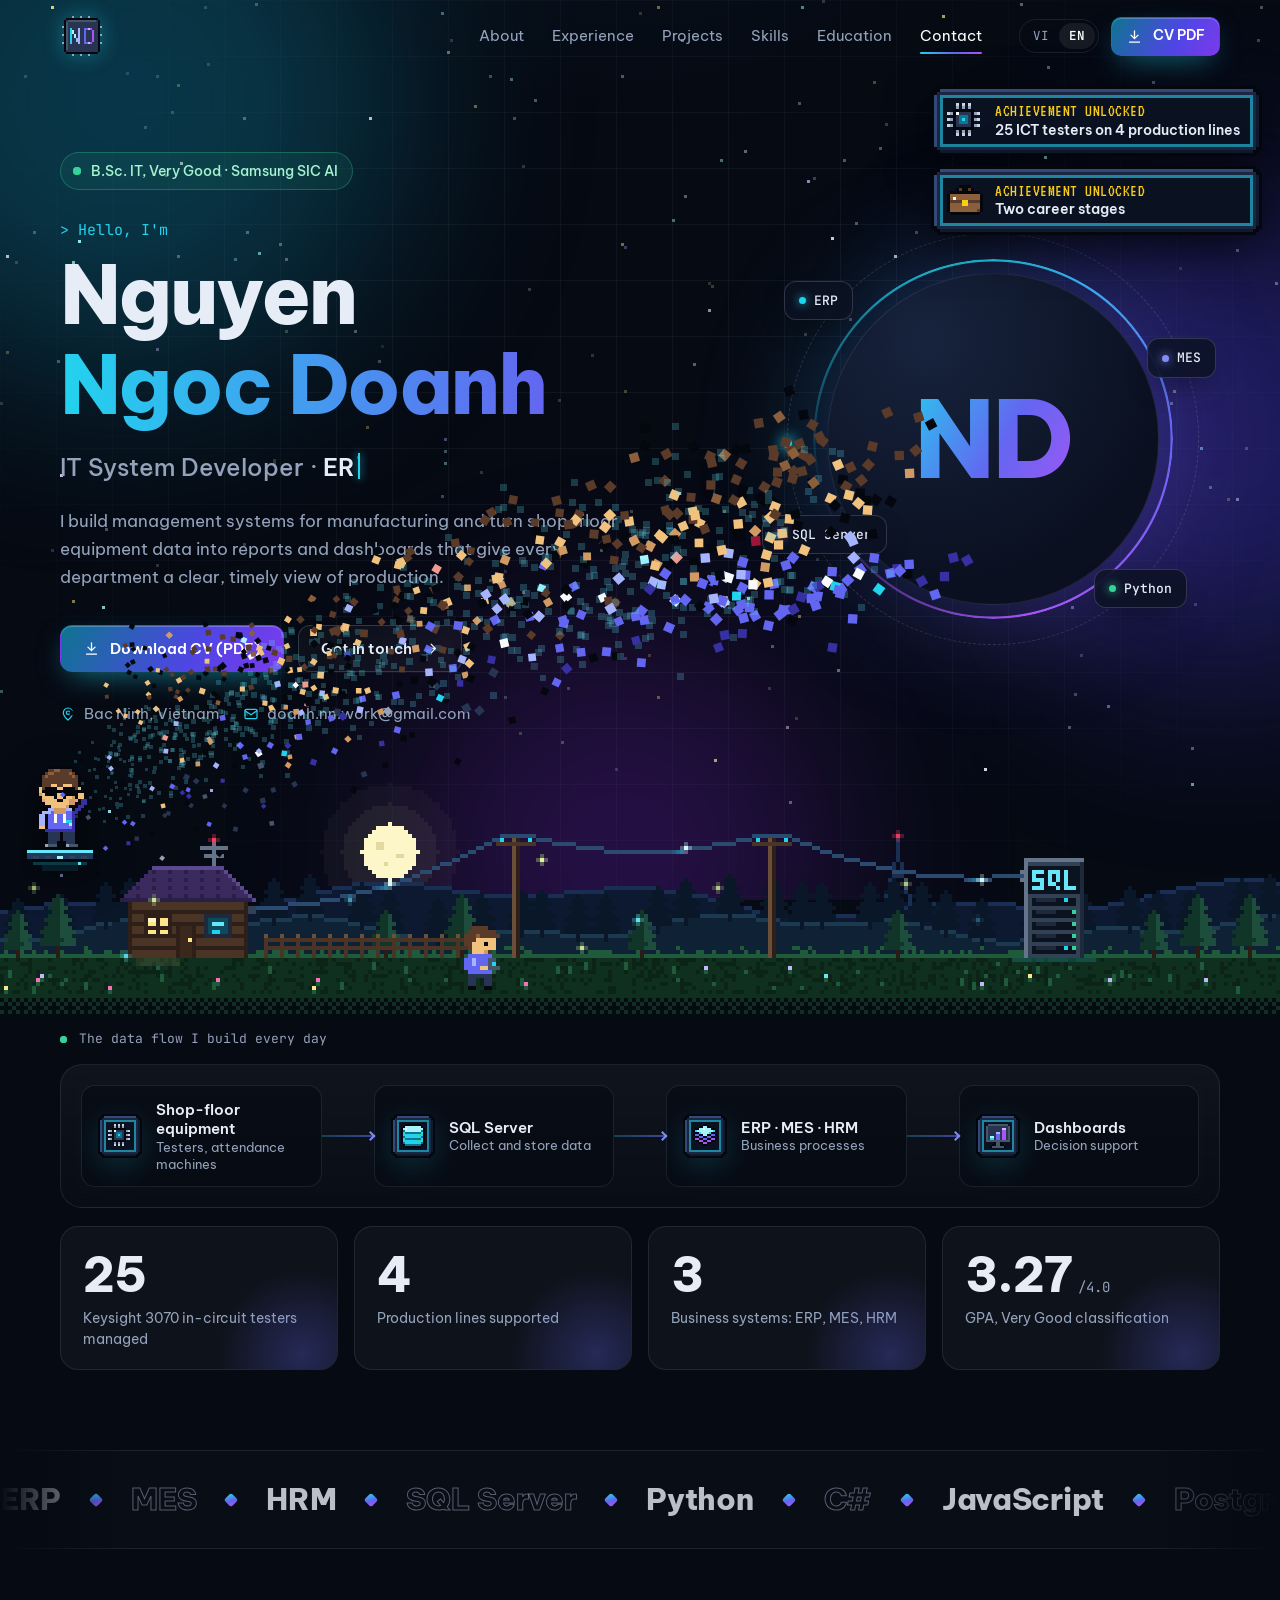
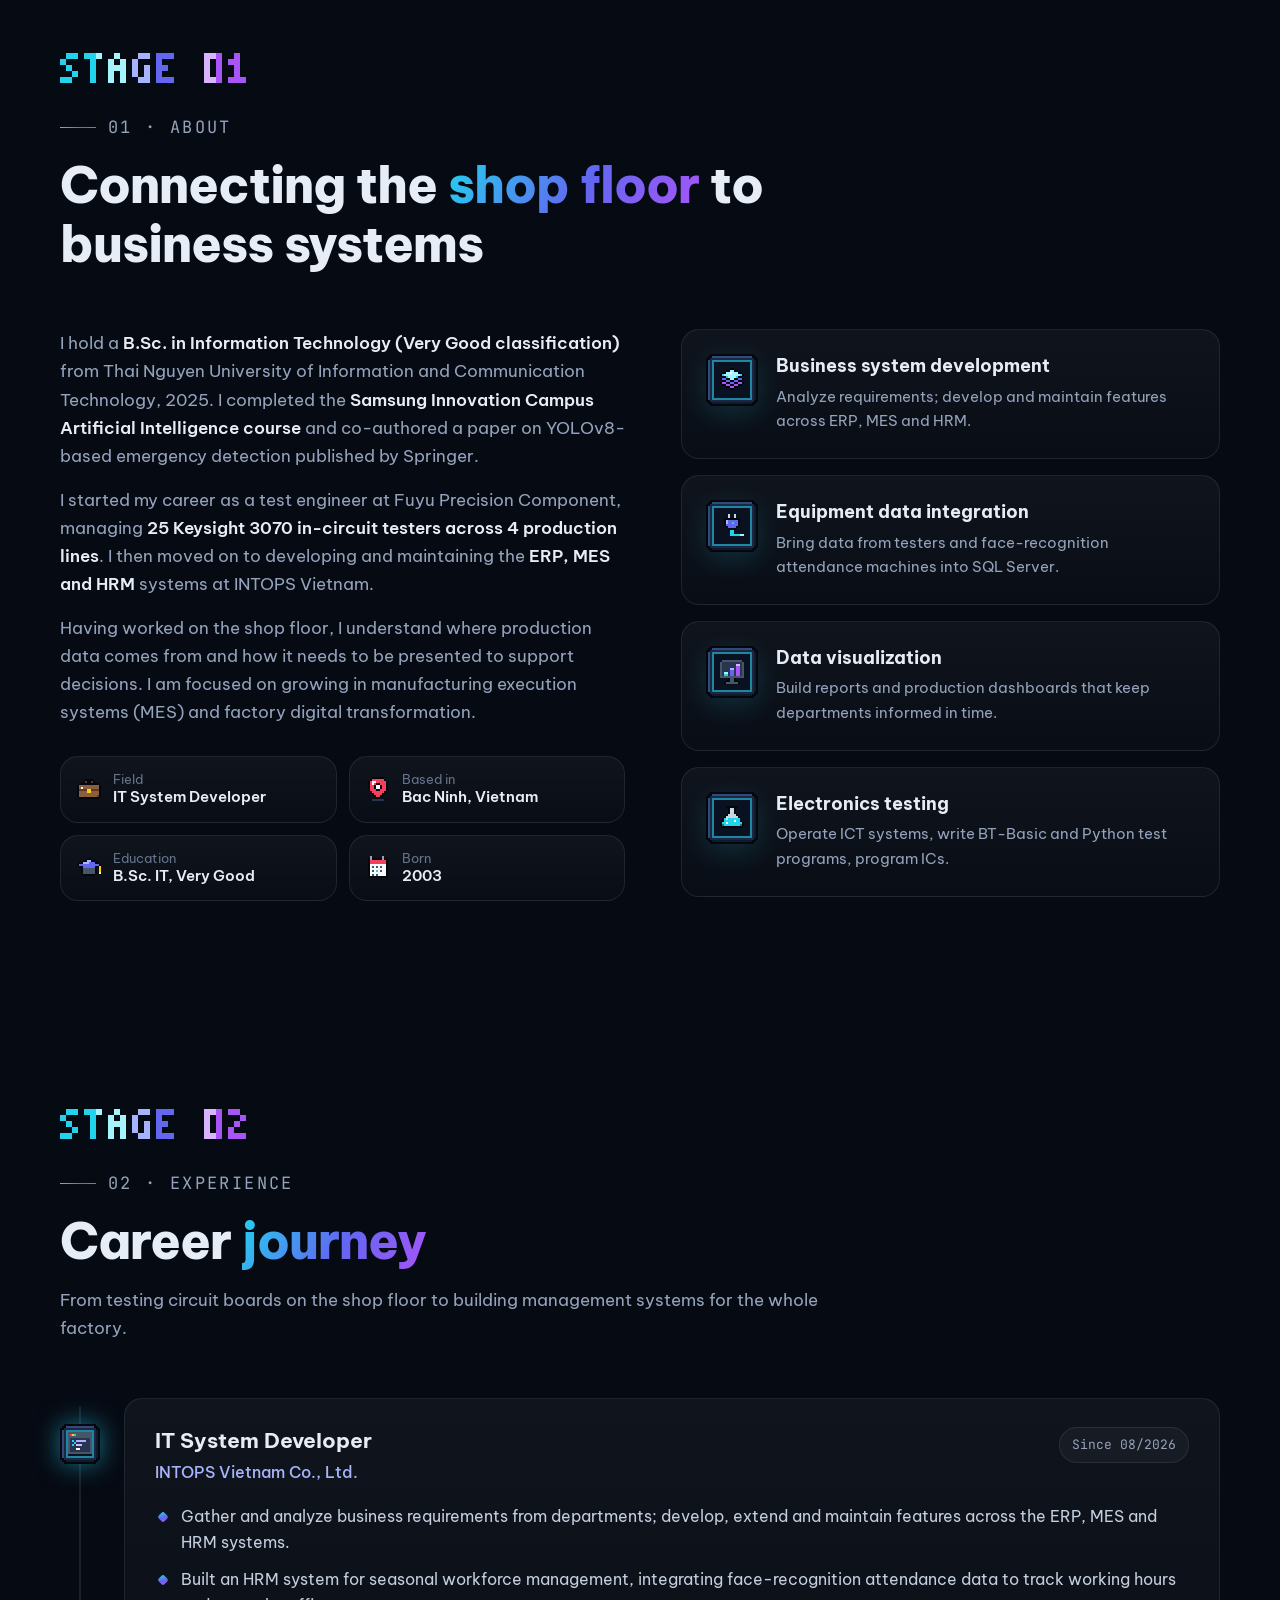
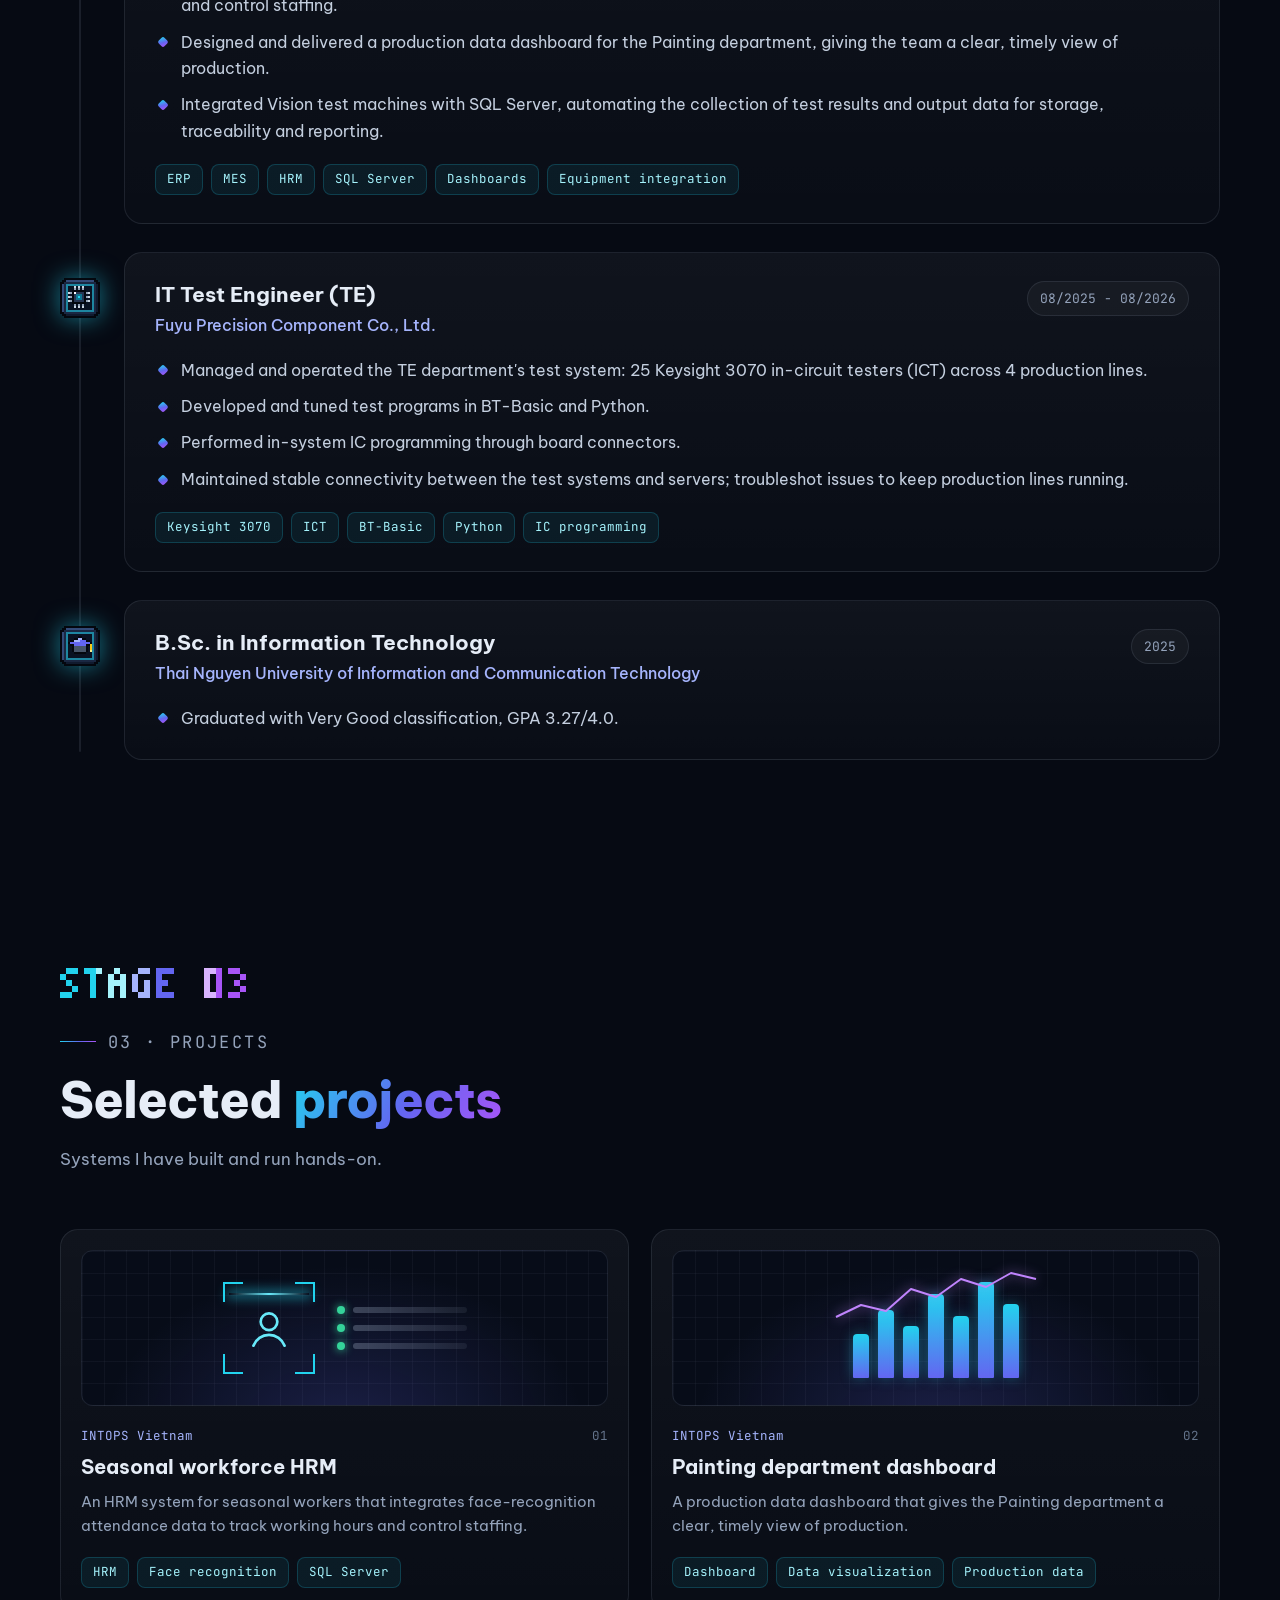
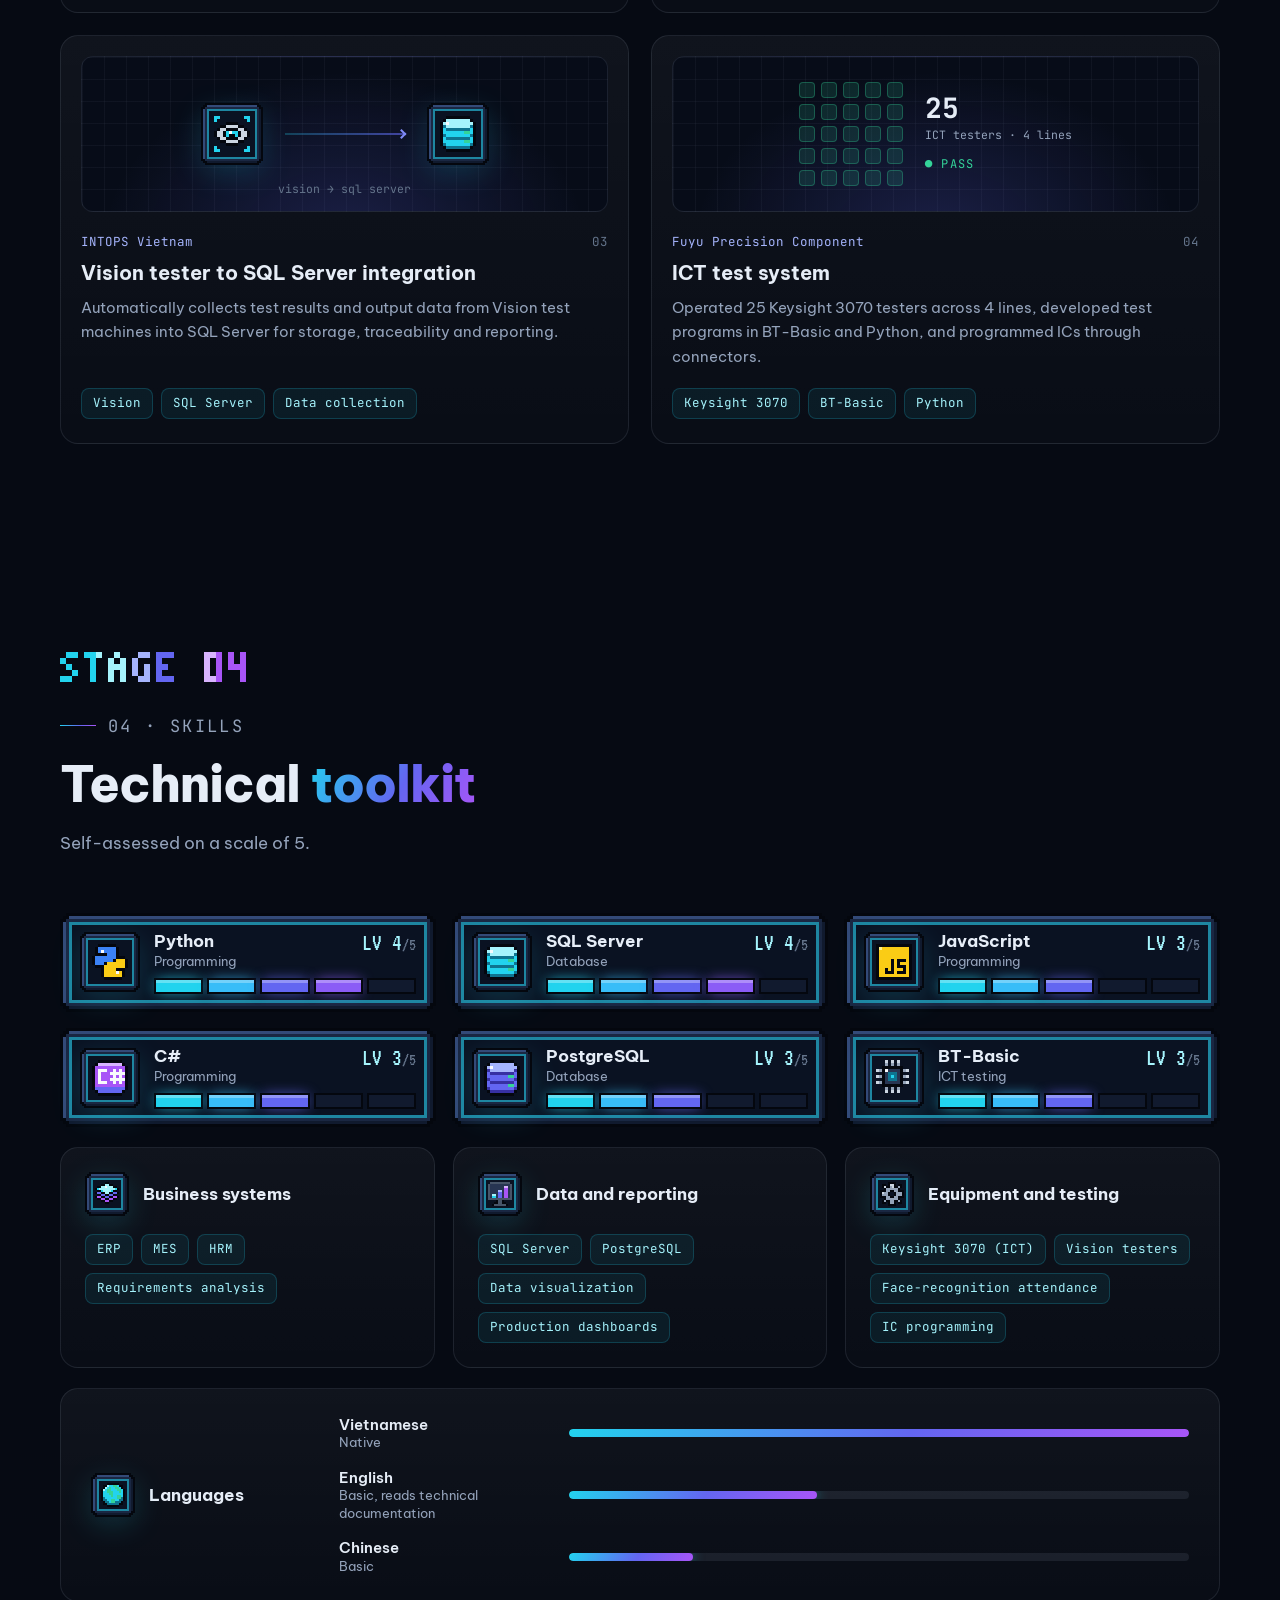
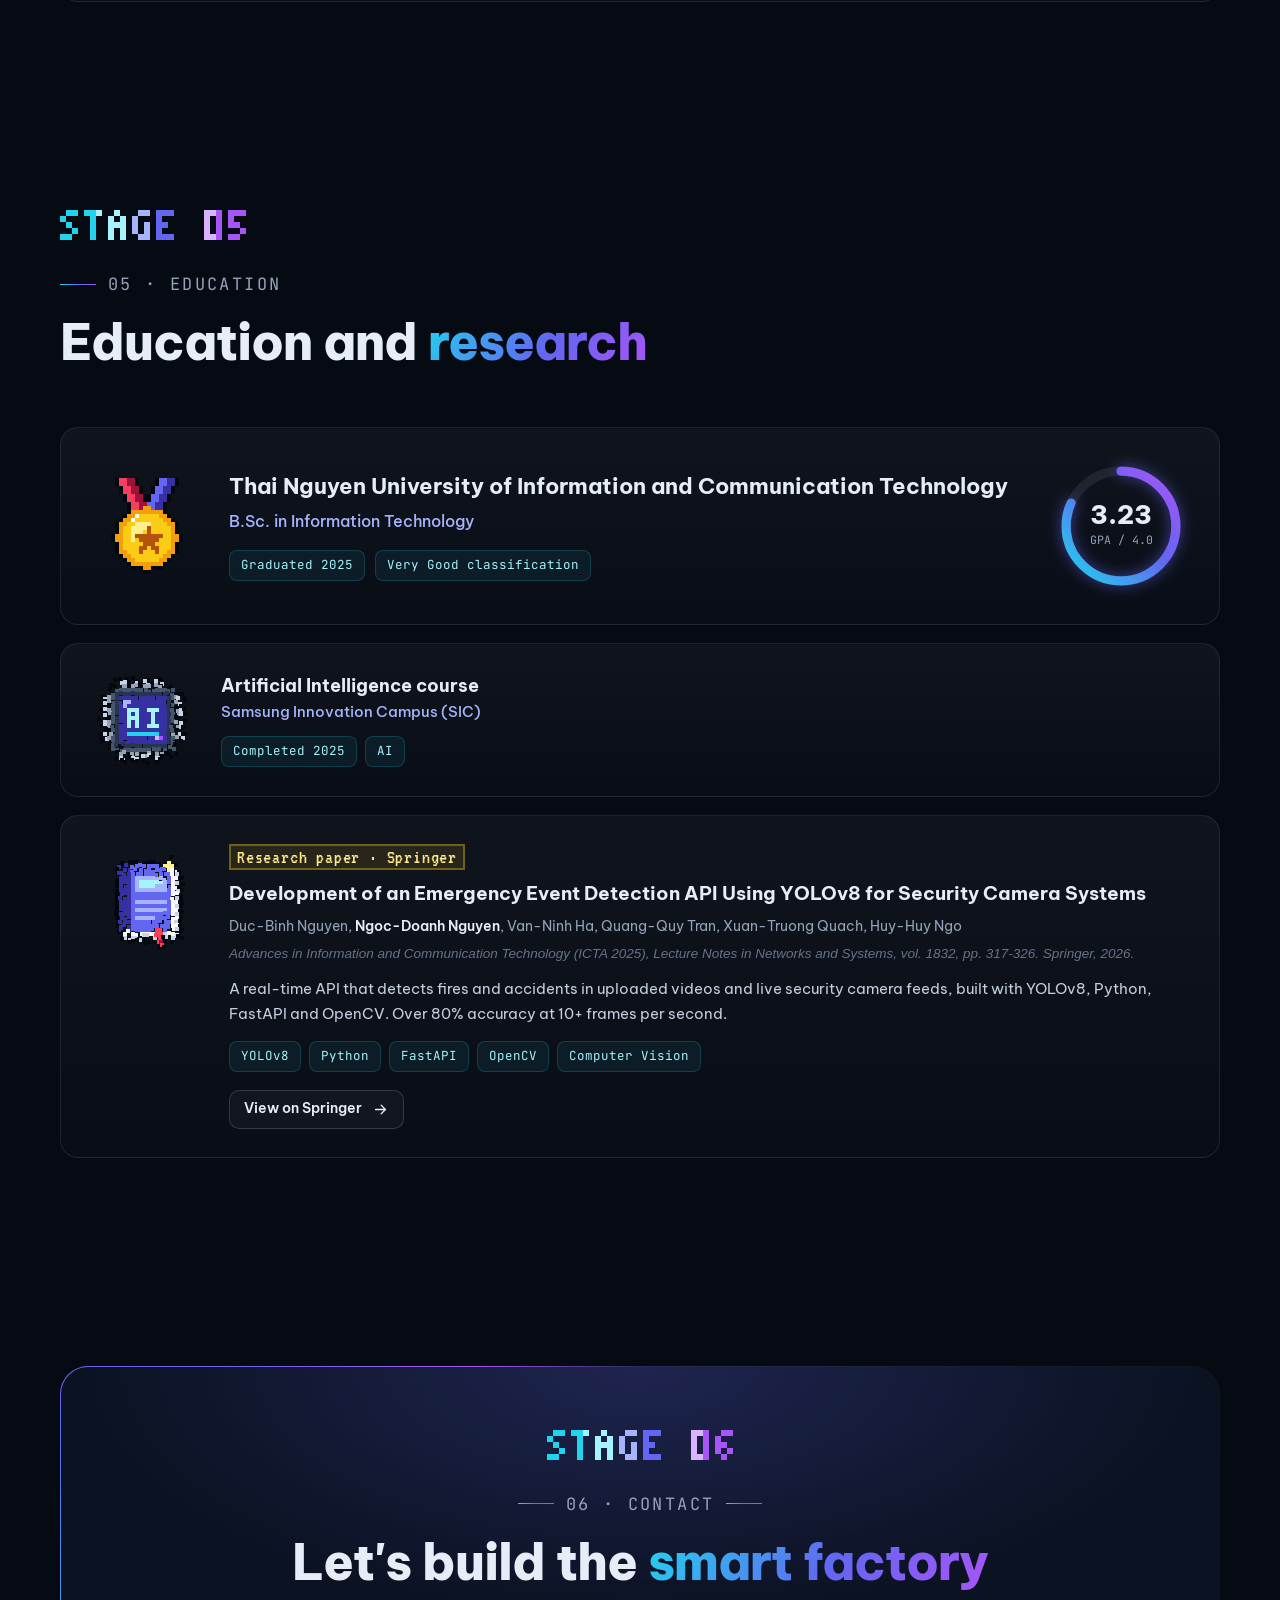
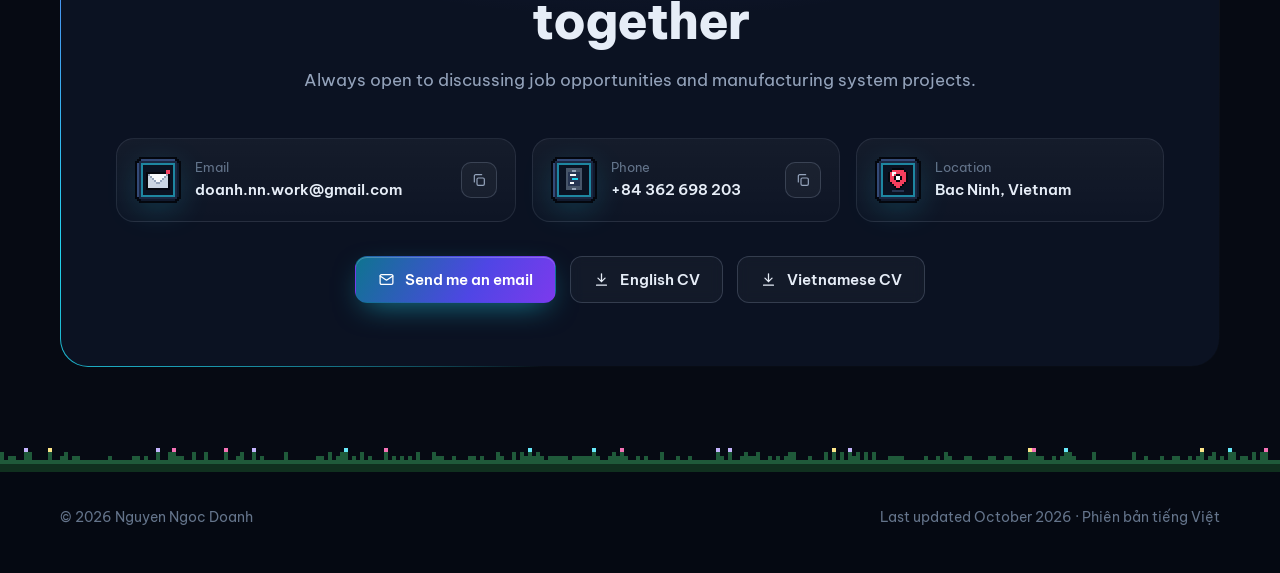
==== commit 1b1db0e2: "Smoother portrait/guide flight and pixel chip logo - Flight re-reads target positions every frame so" ====
--- a/en/index.html
+++ b/en/index.html
@@ -62,7 +62,7 @@
 
 <header class="nav">
   <div class="container nav-in">
-    <a class="logo" href="#top" aria-label="Back to top">ND</a>
+    <a class="logo" href="#top" aria-label="Back to top"><img src="../logo.svg" alt="" width="40" height="40"></a>
     <nav class="menu" id="menu" aria-label="Sections">
       <a href="#about">About</a>
       <a href="#experience">Experience</a>
--- a/style.css
+++ b/style.css
@@ -92,16 +92,15 @@
   border-bottom-color: var(--border);
 }
 .nav-in { display: flex; align-items: center; gap: 24px; height: var(--nav-h); }
+/* Logo: con chip pixel ND (logo.svg; pixel.js thay bằng canvas để các khối nhảy khi rê chuột) */
 .logo {
-  display: grid; place-items: center; flex: none;
-  width: 42px; height: 42px; border-radius: 12px;
-  font-weight: 800; font-size: 15px; letter-spacing: .02em; color: #fff;
-  border: 1.5px solid transparent;
-  background: linear-gradient(var(--bg-2), var(--bg-2)) padding-box, var(--grad) border-box;
-  box-shadow: 0 0 24px rgba(34, 211, 238, .2);
-  transition: transform .3s var(--ease), box-shadow .3s;
-}
-.logo:hover { transform: rotate(-6deg) scale(1.06); box-shadow: 0 0 32px rgba(99, 102, 241, .45); }
+  position: relative; display: grid; place-items: center; flex: none;
+  width: 44px; height: 44px;
+  filter: drop-shadow(0 0 10px rgba(34, 211, 238, .35));
+  transition: transform .3s steps(3), filter .3s;
+}
+.logo img, .logo canvas { display: block; width: 40px; height: 40px; image-rendering: pixelated; }
+.logo:hover { transform: translateY(-2px); filter: drop-shadow(0 0 16px rgba(168, 85, 247, .6)); }
 .menu { display: flex; gap: 2px; margin-left: auto; }
 .menu a {
   position: relative; padding: 8px 13px; border-radius: 10px;
--- a/pixel.css
+++ b/pixel.css
@@ -235,7 +235,9 @@
 .g-x:hover { background: #f43f5e; }
 .g-fly { position: fixed; inset: 0; z-index: 56; pointer-events: none; }
 /* Ảnh chân dung đã bay đi */
-.photo.away > * { visibility: hidden; }
+.photo > * { transition: opacity .35s; }
+.photo.away > * { opacity: 0; transition: none; }
+.g-me { transition: transform .3s var(--ease), opacity .35s; }
 
 /* ---------- Thông báo thành tựu (extras.js) ---------- */
 .achv { position: fixed; top: calc(var(--nav-h) + 14px); right: 18px; z-index: 66; display: grid; gap: 10px; pointer-events: none; }
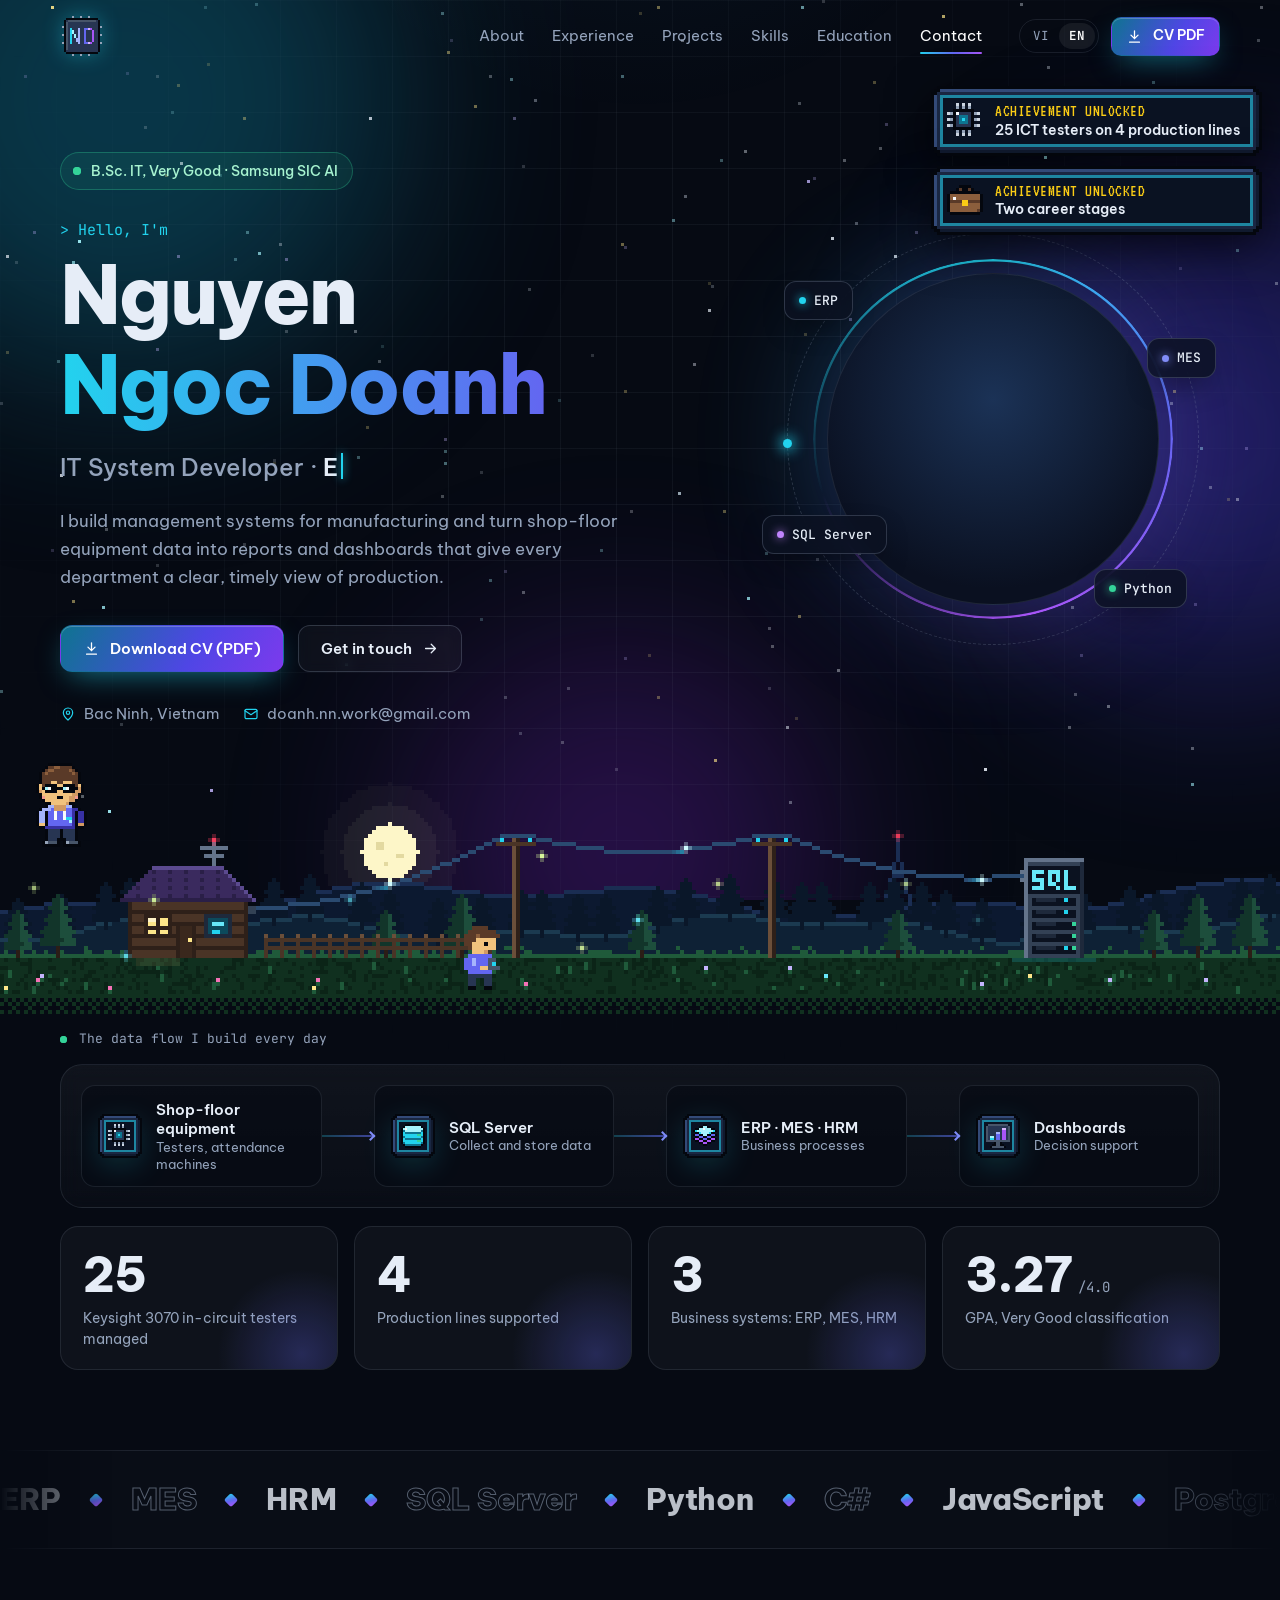
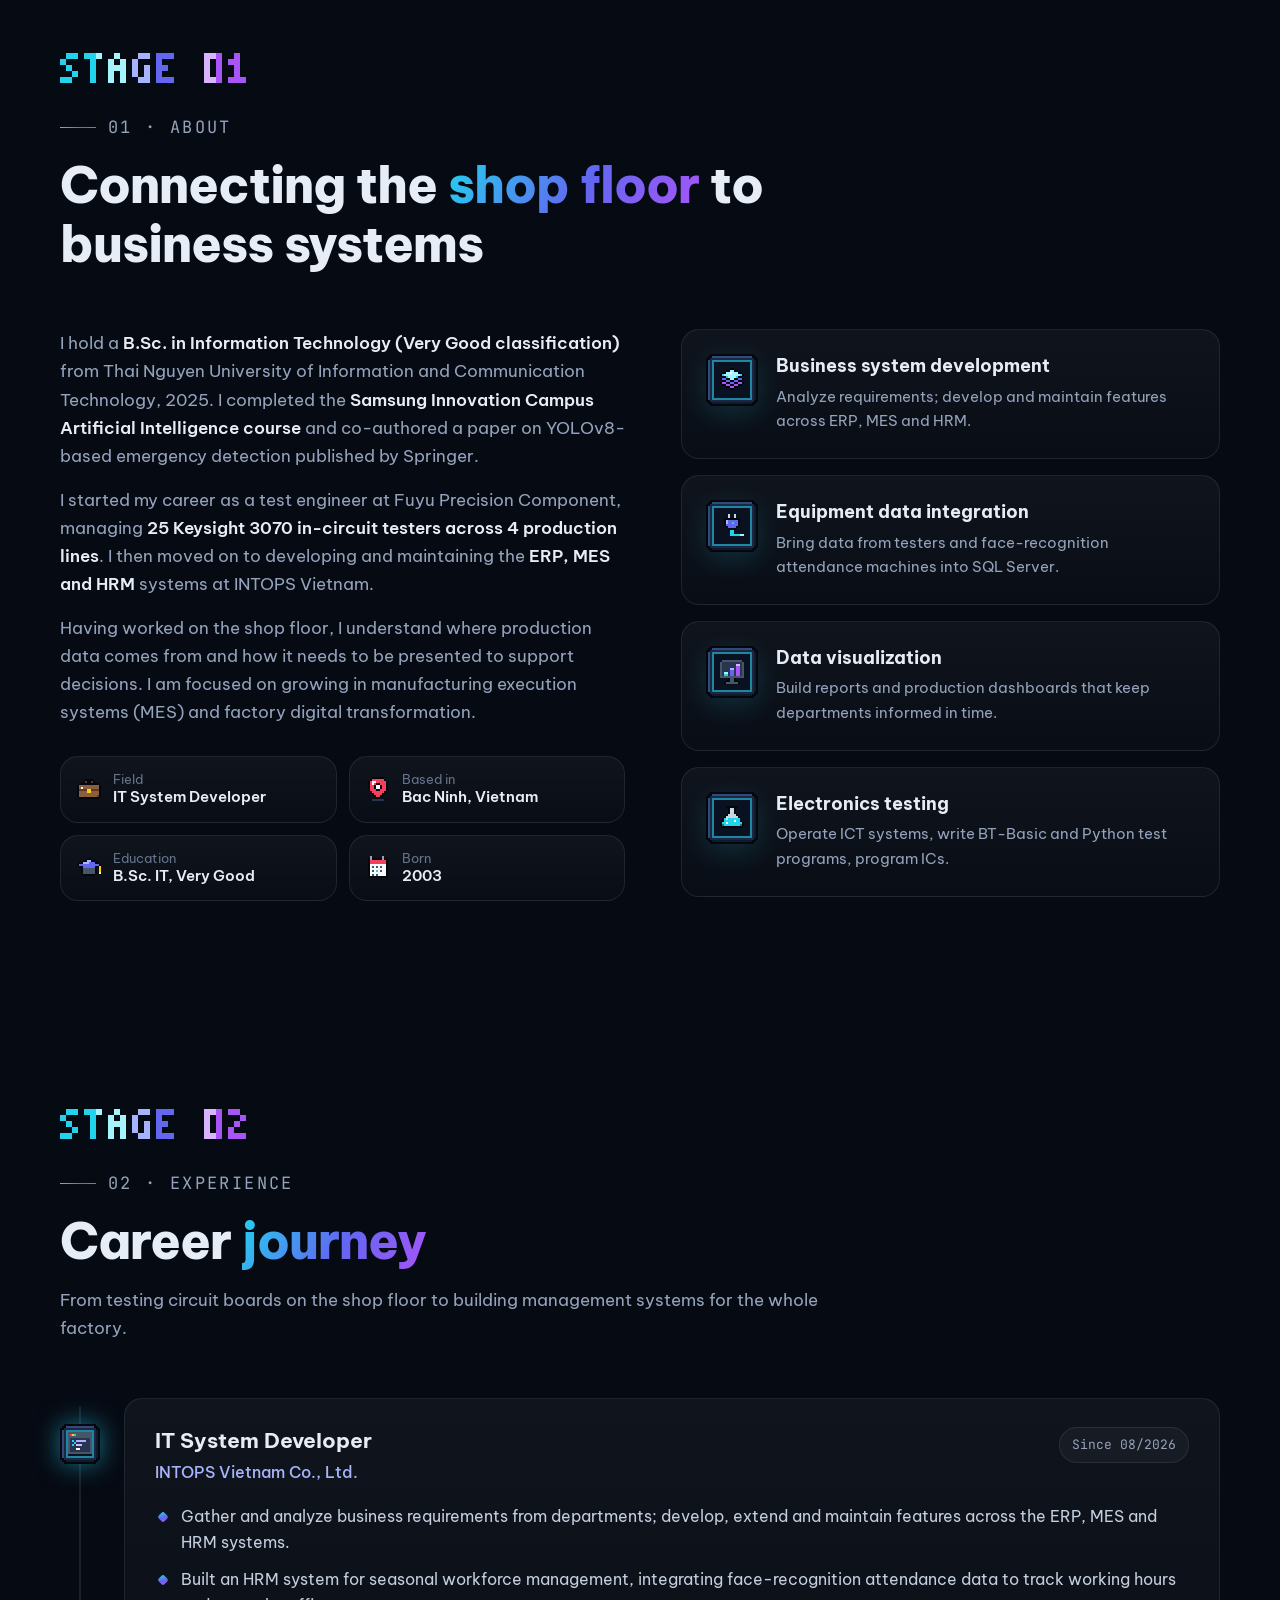
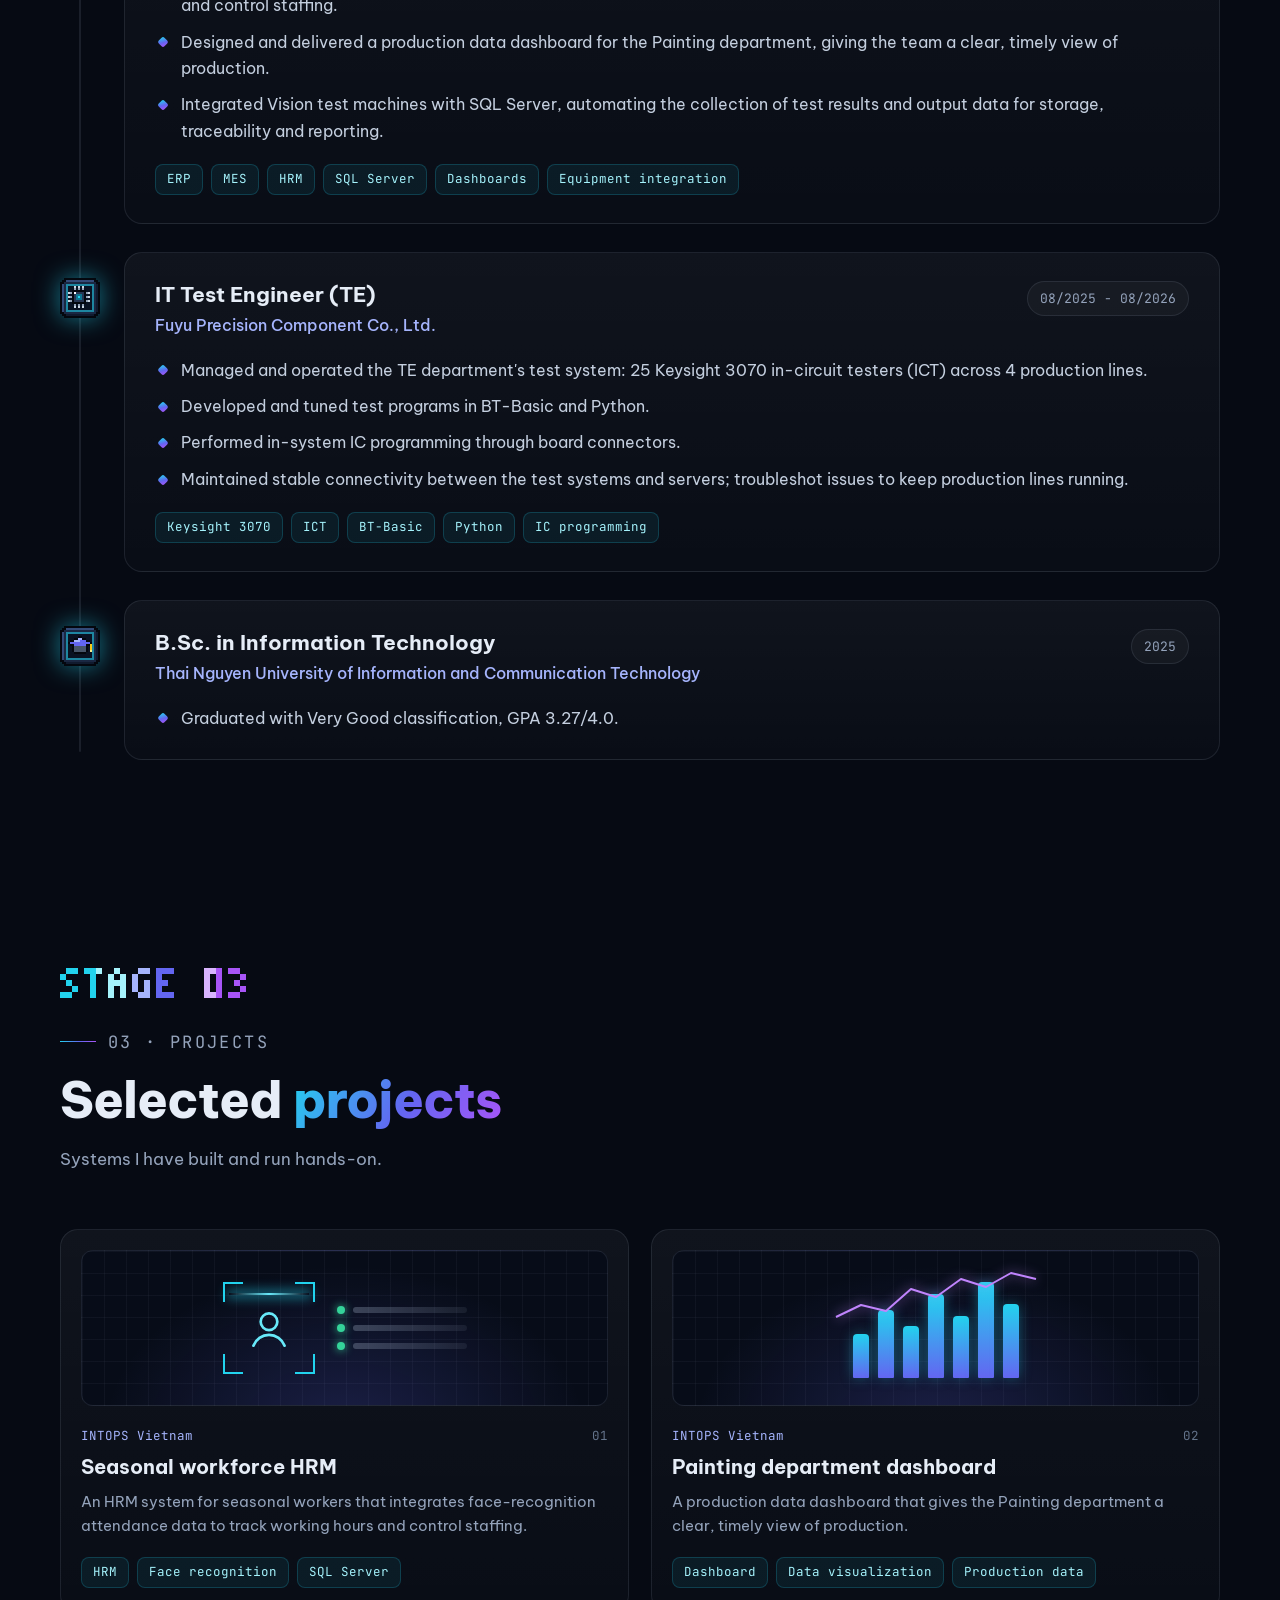
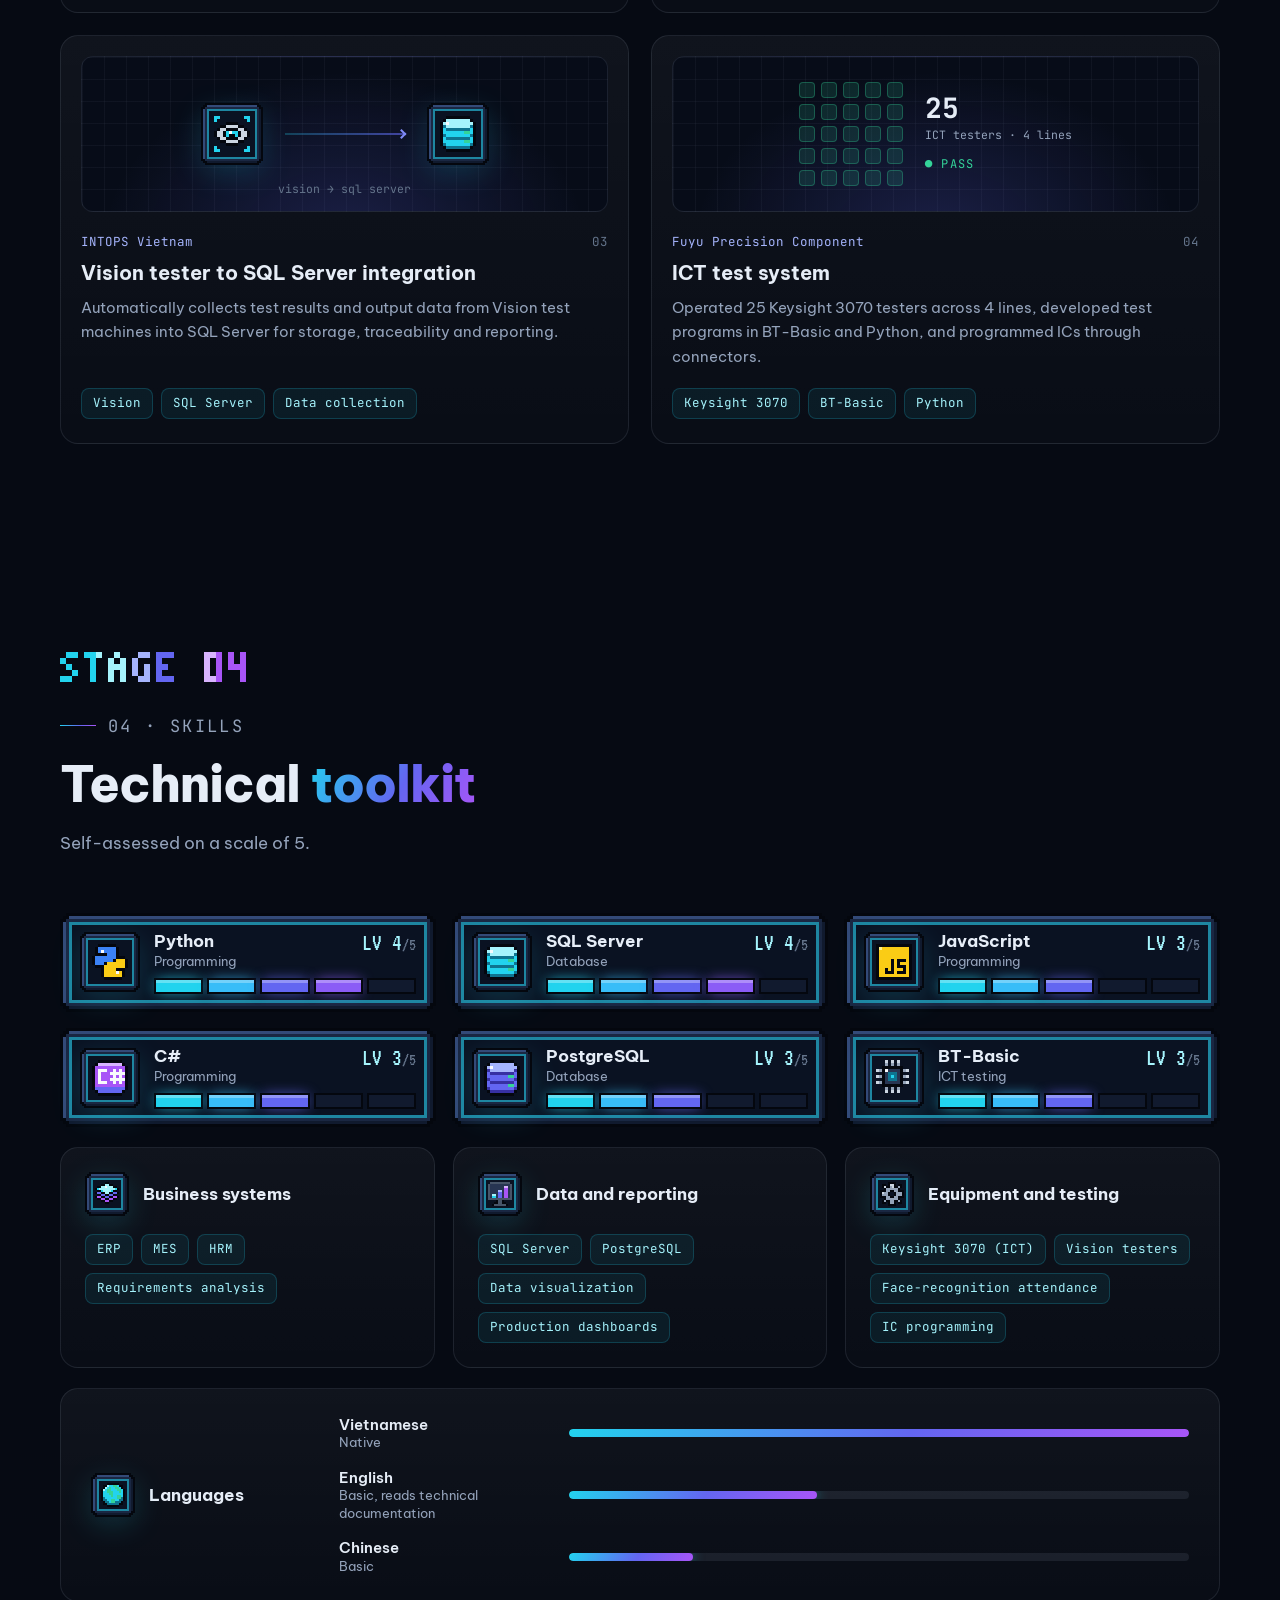
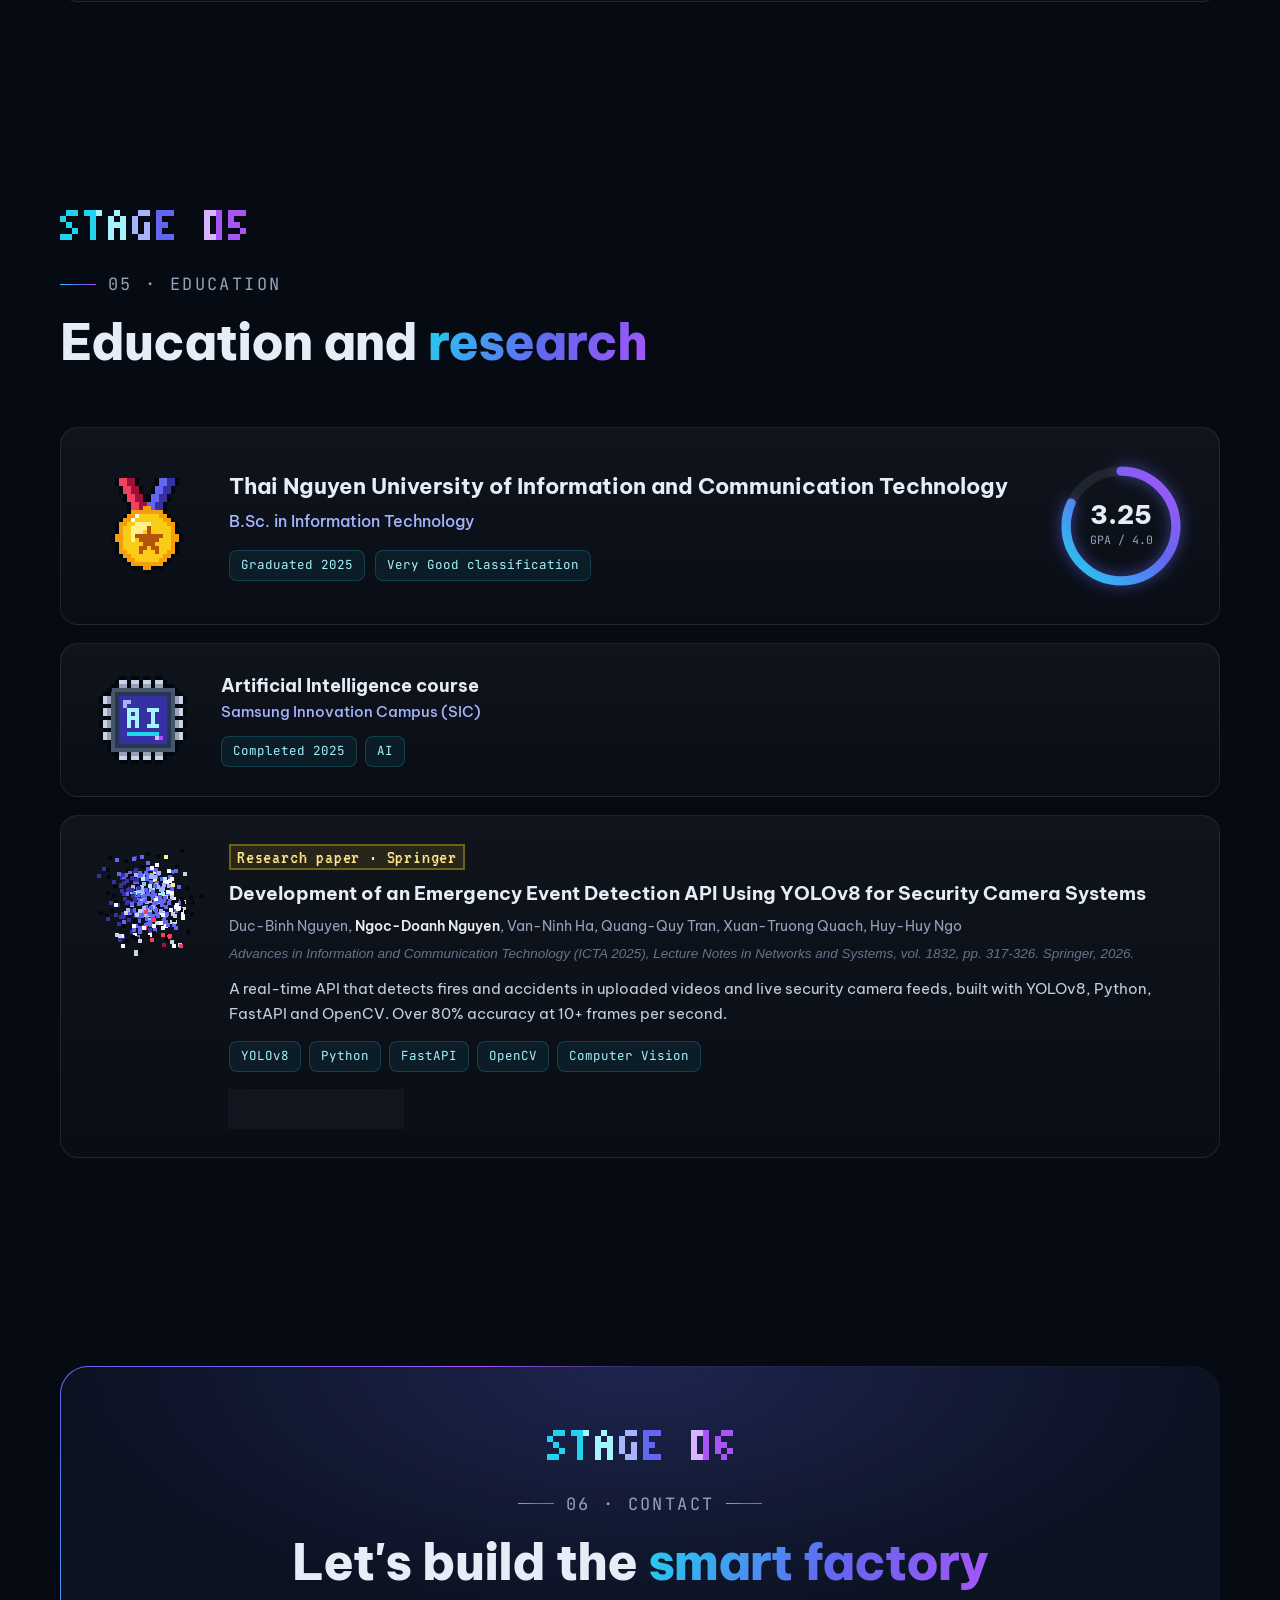
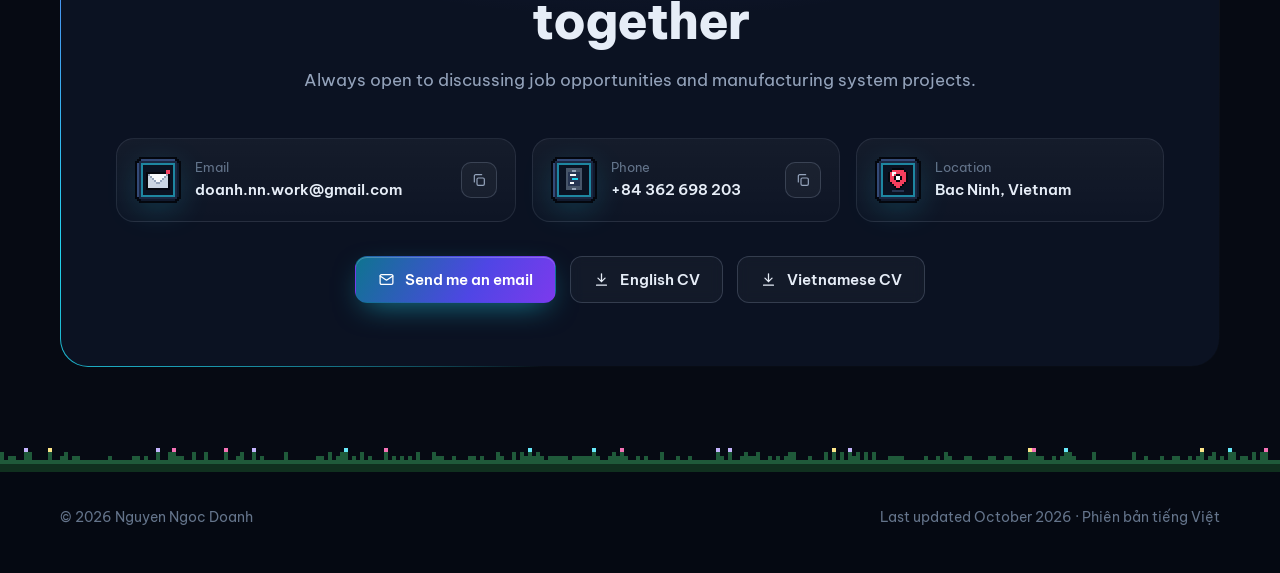
==== commit 9c7c9850: "Use the pixel portrait only, never the real photo Co-Authored-By: Claude Opus 5.5 (1M context) <nore" ====
--- a/en/index.html
+++ b/en/index.html
@@ -109,7 +109,7 @@
           <div class="portrait">
             <span class="orbit" aria-hidden="true"></span>
             <span class="ring" aria-hidden="true"></span>
-            <div class="photo"><span class="grad">ND</span><img src="../avatar.jpg" alt="Photo of Nguyen Ngoc Doanh" onerror="this.remove()"></div>
+            <div class="photo"><span class="grad">ND</span></div>
             <span class="chip chip-1">ERP</span>
             <span class="chip chip-2">MES</span>
             <span class="chip chip-3">SQL Server</span>
